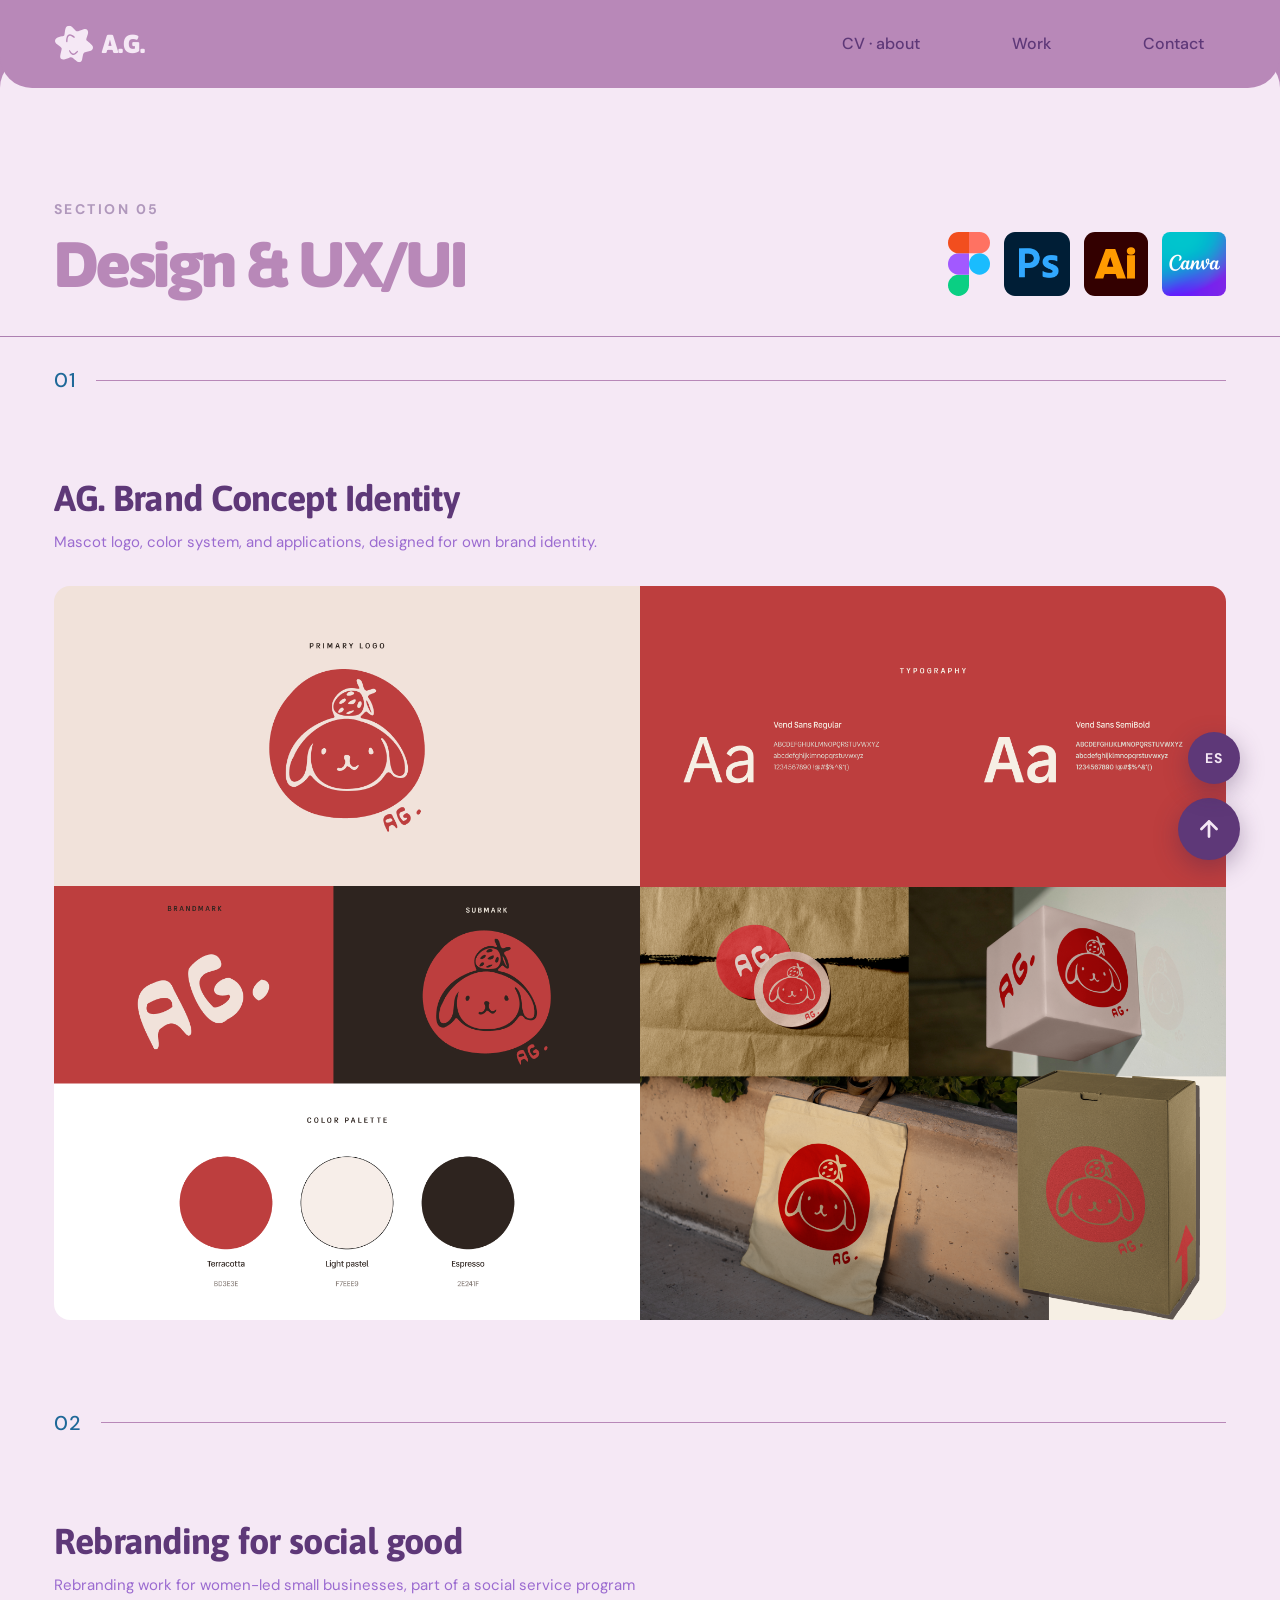
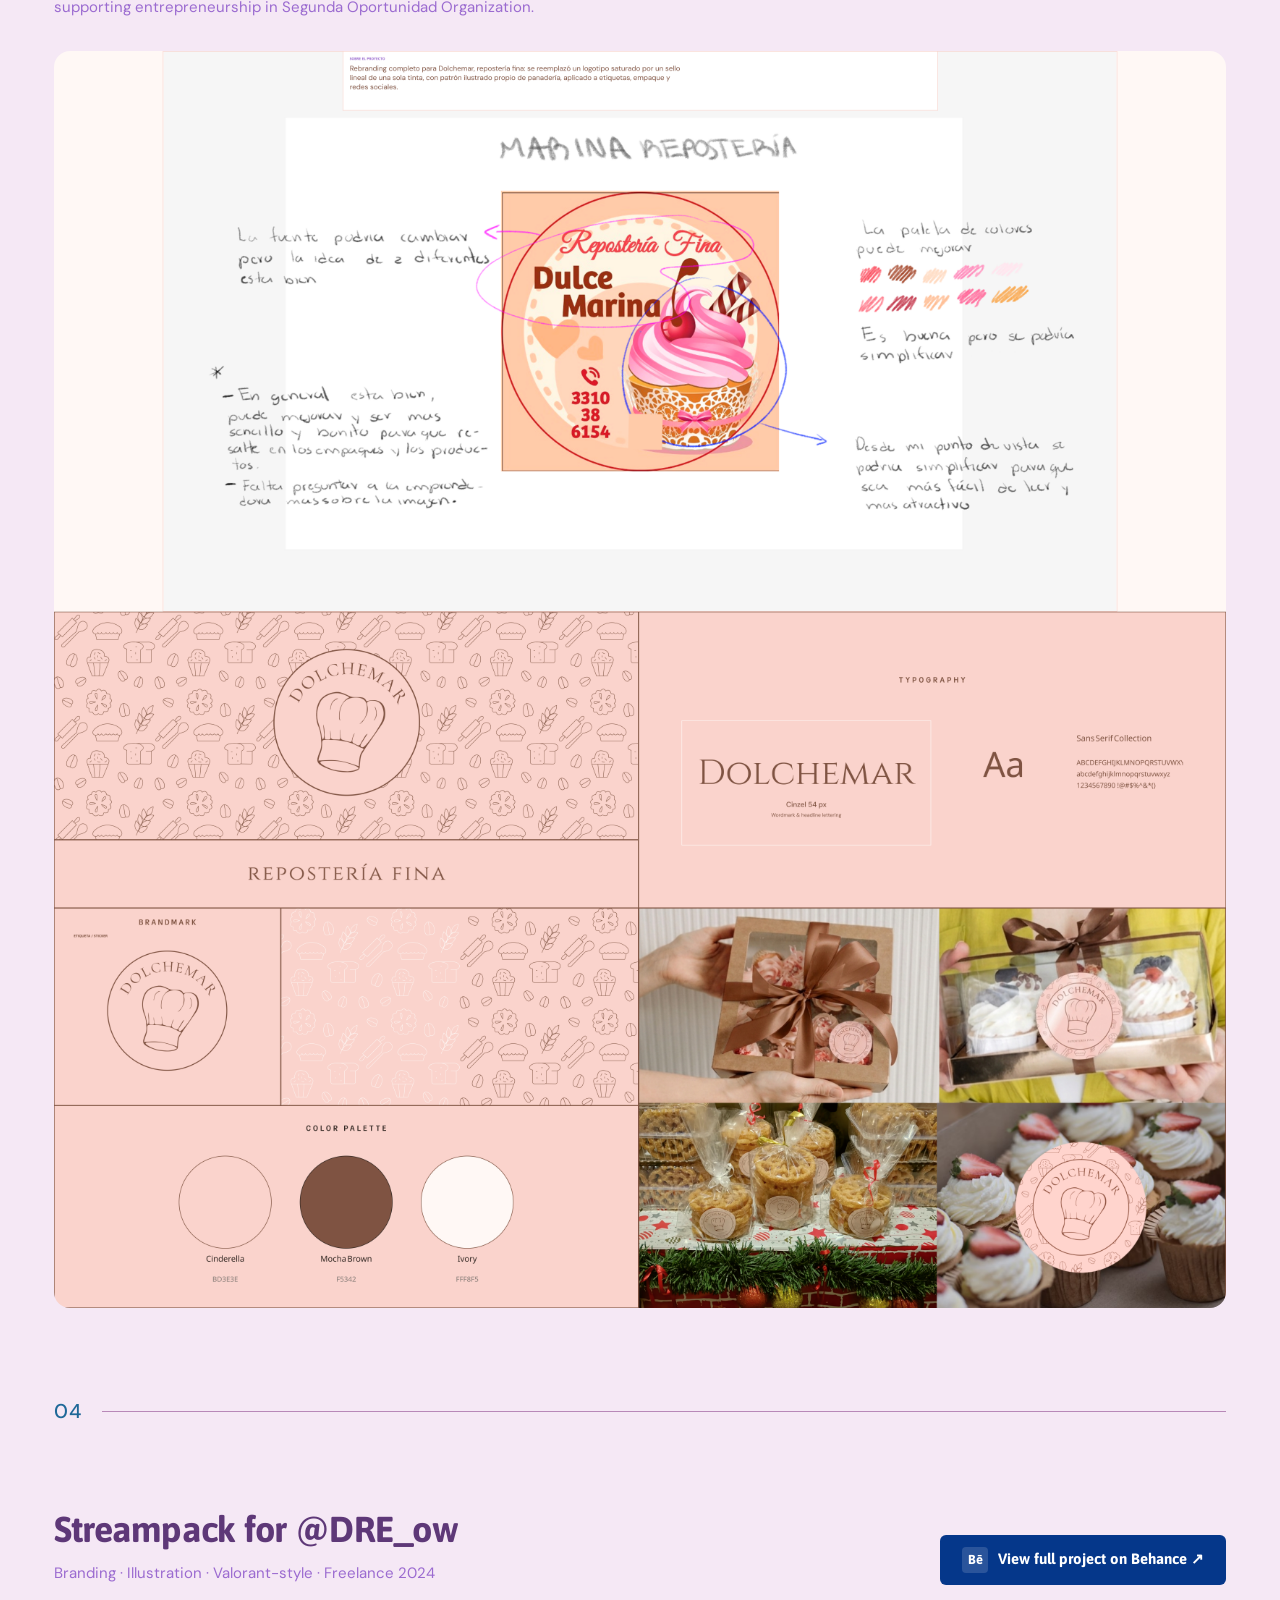
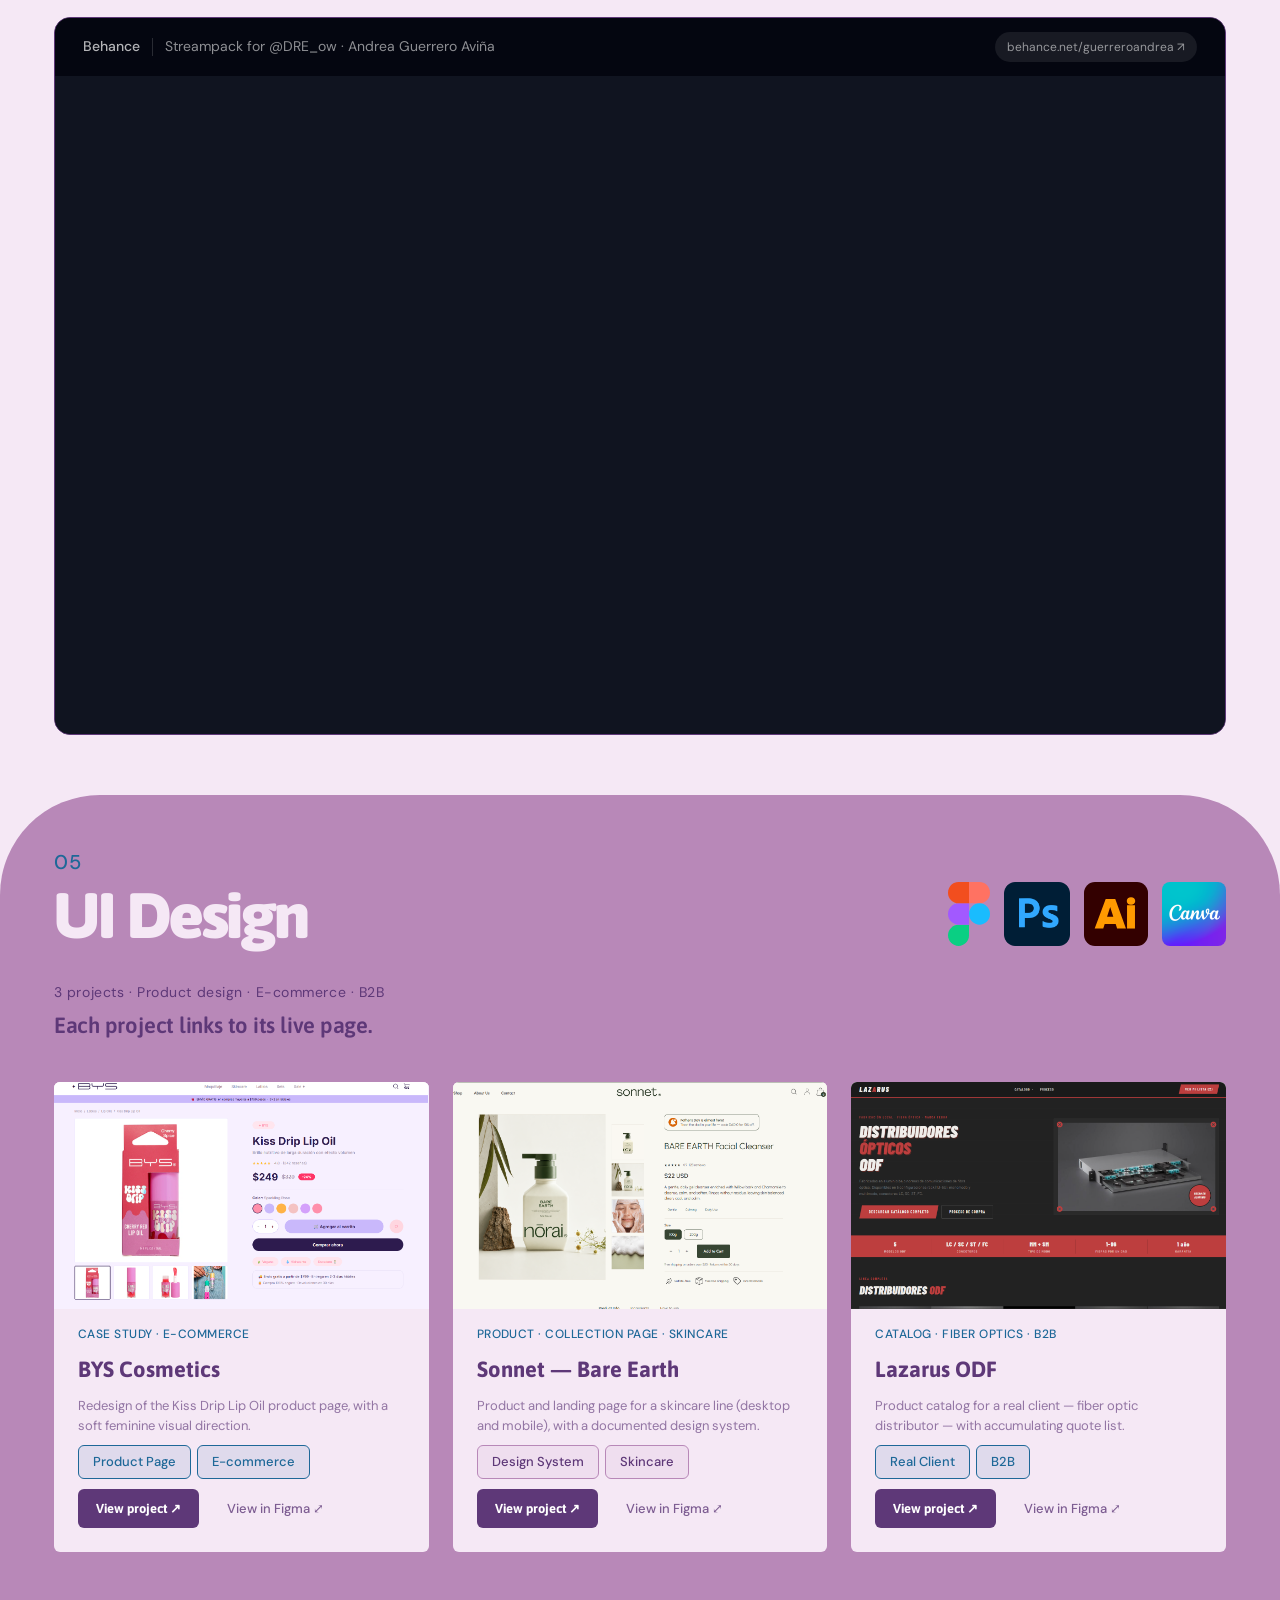
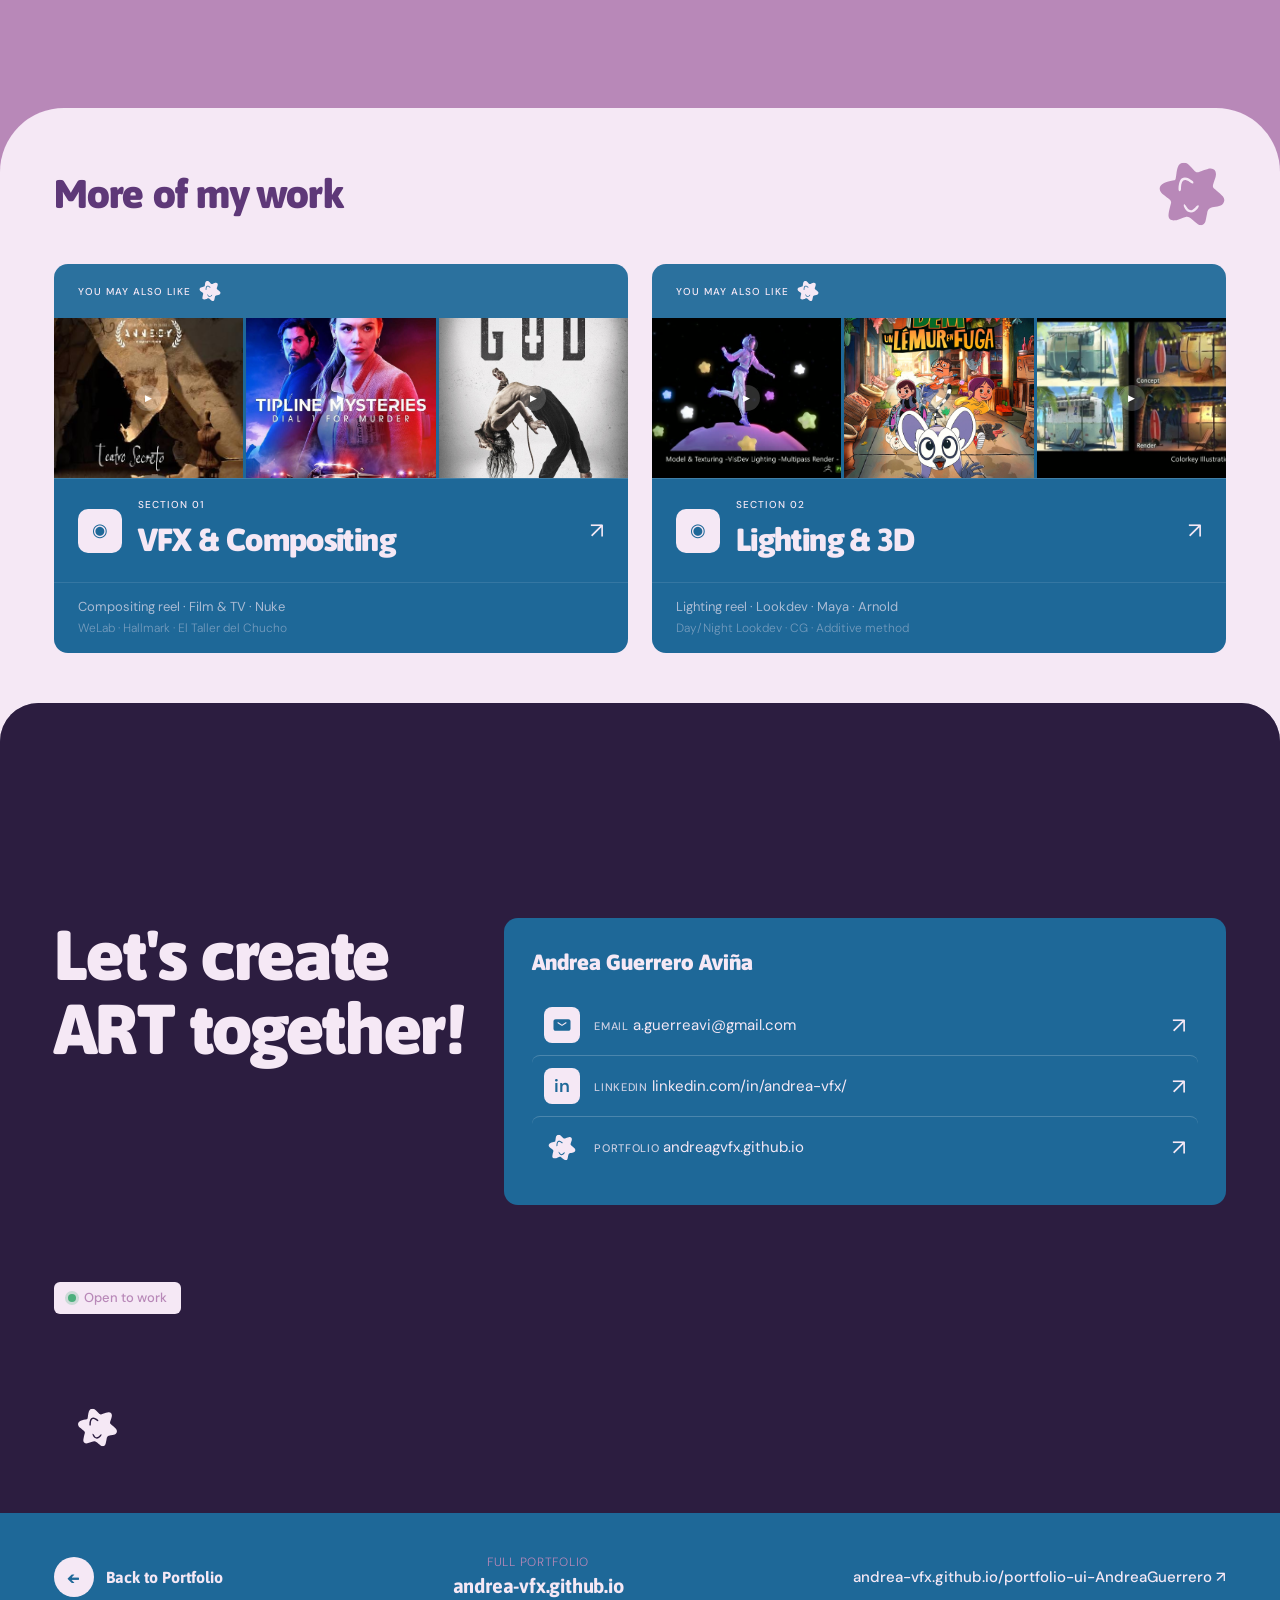
==== design/index.html @ 1fed34c3 "Uniform star resting state, remove motion title star, fix reel spacing Star audit (see chat for the " ====
<!DOCTYPE html>
<html lang="en">
<head>
<meta charset="UTF-8">
<meta name="viewport" content="width=device-width, initial-scale=1.0">
<title data-i18n="design.title">Design &amp; UX/UI · Andrea Guerrero Aviña</title>
<meta name="description" content="Product design, e-commerce UI, and branding work — Figma, Shopify, HTML/CSS.">
<link rel="icon" href="../favicon.svg" type="image/svg+xml">
<link rel="preconnect" href="https://fonts.googleapis.com">
<link rel="preconnect" href="https://fonts.gstatic.com" crossorigin>
<link rel="stylesheet" href="../css/styles.css?v=24">
<link rel="stylesheet" href="../css/section.css?v=43">
</head>
<body>

<svg class="svg-sprite" aria-hidden="true">
  <defs>
<symbol id="star-shape" viewBox="0 0 717.74 692.99">
      <path class="star__shape" d="M702.79,374.38c-19.78-24.64-52.19-51.5-76.05-70.68-6.2-4.94-11.66-9.17-16.03-12.53-4.59-3.57-9.28-7.01-12.8-11.54-12.42-15.15-6.42-35.1-.13-52.84,5.07-15.02,10.95-32.47,15.95-47.3,5.42-16.22,10.34-30.27,11.2-47.43,2.49-40.43-17.8-66.35-58.54-68.19-18-.97-31.12,4.89-50.47,11.25-18.01,6.14-37.72,12.8-55.96,19.03-13.24,4.08-31.19,12.1-42.9,11.8-6.5-.1-12.38-2.65-17.82-6.23h0s-.14-.08-.14-.08c-5.46-3.56-11.25-8.89-16.05-13.95-17.28-18.76-37.09-40.64-54.91-57.65-15.9-15.71-29.79-25.61-50.89-27.55-34.83-3.54-61.9,12.01-75.4,44.91-9.78,22.92-13.01,52.68-16.68,77.7-2.79,18.79-4.46,36.12-8.03,54.09-2.18,11.67-8.18,15.09-17.85,17.46-9.01,2.37-17.71,3.63-27.37,5.54-31.24,6.1-80.39,18.05-105.08,37.24-29.24,22.46-36.24,60.28-12.79,89.69,7.07,9.41,15.53,16.87,24.7,24.34,12.05,9.72,25.61,20.28,38.3,30.33,8.05,6.39,16.01,12.58,23.58,18.63,14.13,10.65,27.51,24.15,25.71,42.03-1.42,12.31-5.21,21.81-8.36,35.48-4.31,16.78-9.42,37.45-13.4,56.03-6.17,30.33-14.76,67.29,7.41,90.96,15.6,14.63,39.17,16.18,59.49,14.12,21.79-2.23,40.72-11.12,61.42-18.69,8.93-3.38,18.13-6.87,27.05-10.25,12.51-4.76,25.73-9.93,35.78-11.04,26.87-2.81,41.92,12.02,61.73,28.61,11.9,9.93,26.86,22.41,38.69,32.28,22.06,18.39,40.52,36.79,69.94,32.37,14.92-2.39,27.87-12.5,35.54-25.25,8.54-13.64,10.65-34.56,14.84-53.45,3.32-16.58,6.95-35.23,10.19-51.36,3.19-15.42,5.46-30.13,14.98-42.75,14.9-20.68,37.64-24.59,61.46-27.9,23.59-3.72,52.09-8.63,74.08-17.55,22.85-8.6,38.15-31.28,40.37-55.5,1.3-16.51-4.3-31.01-14.76-44.18ZM238.59,254.1c-1.43,11-2.03,22.21-2.29,32.69-.18,5.17-.42,10.42-1.66,15.38-2.13,8.02-6.74,14.16-14.24,12.93-7.15-1.63-10.56-10.68-11.07-18.19-1.09-30.06,2.54-64.92,14.15-92.97,4.61-10.74,11.16-20.88,20.15-28.38,37.39-30.74,87.79-2.02,118.58,25.04,7.04,6.49,12.36,12.21,12.83,20.35.17,3.95-2,7.83-5.82,9.13-7.73,2.72-16.69-2.85-23.01-7.7-17.56-13.91-36.54-29.35-59.47-32.31l-.19-.02h0c-34.94-3.91-44.58,36.71-47.95,64.05ZM433.23,486.42c-2.34,9.3-9.12,18.87-15.61,26.4-23.11,27.64-58.74,50.94-94.6,34.69-13.26-5.83-24.34-15.72-33.43-27.2-10.65-13.62-23.58-34.84-22.51-51.39v-.13h.01c1.7-15.52,14.55-2.89,19.34,3.63,9.52,11.94,16.16,27.14,27.08,38.53,12.4,13.52,30.3,20.08,47.94,13.03,13.22-4.94,24.65-15.62,34.14-26.14,8.95-9.46,20.53-23.58,32.32-25.11,6.77.06,6.94,6.82,5.32,13.69Z"/>
    </symbol>
    <symbol id="icon-envelope" viewBox="0 0 37 35">
      <path fill-rule="evenodd" clip-rule="evenodd" d="M6.16667 6.19792C3.82521 6.19792 1.92708 7.99345 1.92708 10.2083V24.7917C1.92708 27.0066 3.82521 28.8021 6.16667 28.8021H30.8333C33.1748 28.8021 35.0729 27.0066 35.0729 24.7917V10.2083C35.0729 7.99345 33.1748 6.19792 30.8333 6.19792H6.16667ZM11.4547 12.229C10.9316 11.8826 10.2106 12.0029 9.84444 12.4978C9.47823 12.9926 9.60546 13.6746 10.1286 14.021L17.8369 19.1252C18.235 19.3888 18.765 19.3888 19.1631 19.1252L26.8714 14.021C27.3945 13.6746 27.5218 12.9926 27.1555 12.4978C26.7894 12.0029 26.0684 11.8826 25.5453 12.229L18.5 16.8941L11.4547 12.229Z"/>
    </symbol>
    <symbol id="icon-planet" viewBox="0 0 73 59">
      <path fill-rule="evenodd" clip-rule="evenodd" d="M36.738 0C20.6297 0 7.57129 13.0584 7.57129 29.1667C7.57129 45.275 20.6297 58.3333 36.738 58.3333C52.8463 58.3333 65.9046 45.275 65.9046 29.1667C65.9046 13.0584 52.8463 0 36.738 0ZM18.5195 42.784C17.1848 43.1373 16.3892 44.506 16.7425 45.8407C17.0958 47.1753 18.4643 47.971 19.799 47.6177C26.2291 45.9153 33.846 42.9993 41.6916 39.0877C49.505 35.192 56.393 30.8837 61.6143 26.788C62.7006 25.9357 62.8903 24.3643 62.0383 23.278C61.186 22.1916 59.6146 22.0017 58.5283 22.854C53.6196 26.7043 47.0293 30.8393 39.4606 34.613C31.8603 38.4023 24.5631 41.1843 18.5195 42.784Z"/>
      <path d="M64.5255 11.6839C62.3782 11.5496 59.3595 11.8898 55.6405 12.7616L54.4995 7.89355C58.4405 6.96968 61.9972 6.51608 64.8375 6.69361C67.4748 6.85845 70.4672 7.64255 71.7675 10.251C72.9825 12.6877 72.0268 15.3453 70.7592 17.4211C69.4125 19.6262 67.2368 21.9893 64.5292 24.3726L61.2255 20.6194C63.7575 18.3909 65.5172 16.411 66.4918 14.8152C67.5452 13.0901 67.2962 12.4888 67.2928 12.482C67.2838 12.4639 66.8758 11.8308 64.5255 11.6839Z"/>
      <path d="M16.1958 48.4707C12.6628 49.199 9.46619 49.5143 6.89469 49.2627C4.47399 49.0257 1.77636 48.1897 0.561461 45.753C-0.736132 43.1503 0.430694 40.2957 1.87963 38.0947C3.43936 35.7257 5.93043 33.1653 9.02593 30.581L12.2304 34.419C9.31029 36.857 7.23353 39.0553 6.05589 40.844C4.76746 42.8013 5.02739 43.5043 5.03616 43.522C5.03956 43.5287 5.36989 44.0897 7.38163 44.2863C9.24259 44.4687 11.883 44.2547 15.1864 43.5737L16.1958 48.4707Z"/>
    </symbol>
  </defs>
</svg>

<!-- ============================================================
     NAV
     ============================================================ -->
<nav class="section-nav section-nav--muted" id="top">
  <div class="section-nav__inner">
    <a href="../index.html" class="section-nav__logo">
      <span class="star star--gold" style="--star-size:40px;" data-star>
        <svg class="star__svg" viewBox="0 0 254 233"><use class="star__shape" href="#star-shape"></use></svg>
      </span>
      <span>A.G.</span>
    </a>
    <div class="section-nav__links">
      <a href="../index.html#about" class="section-nav__pill" data-nav-pill="about" data-i18n="shared.nav.about">CV · about</a>
      <button class="section-nav__link-btn" data-nav-pill="work" data-open-drawer data-i18n="shared.nav.work">Work</button>
      <a href="#contact" class="section-nav__link-btn" data-nav-pill="contact" data-i18n="shared.nav.contact">Contact</a>
    </div>
    <button class="section-nav__hamburger" id="hamburger" aria-expanded="false" aria-controls="drawer" aria-label="Open navigation" data-i18n-attr="aria-label:shared.menuAria">
      <span class="section-nav__hamburger-bars"><span></span><span></span><span></span></span>
    </button>
  </div>
</nav>

<main>

  <!-- ============================================================
       SECTION TITLE BAND
       ============================================================ -->
  <div class="motion-title">
    <div class="motion-title__layout">
      <div>
        <p class="motion-title__eyebrow" data-i18n="shared.section.05">Section 05</p>
        <h1 class="motion-title__heading" data-i18n="shared.dropdown.design">Design &amp; UX/UI</h1>
      </div>
      <div class="title-tools">
        <img src="../assets/icons/Figma-logo.svg" alt="Figma">
        <img src="../assets/icons/photoshop-icon.svg" alt="Photoshop">
        <img src="../assets/icons/Adobe_Illustrator_CC_icon.svg" alt="Illustrator">
        <img src="../assets/icons/Canva icon.png" alt="Canva">
      </div>
    </div>
  </div>
  <div style="height:1px; background:rgba(94,56,120,0.12);"></div>

  <!-- ============================================================
       01 — AG. BRAND CONCEPT IDENTITY
       ============================================================ -->
  <div class="section-label">
    <div class="section-label__row">
      <span>01</span>
      <span class="rule"></span>
    </div>
  </div>

  <section class="brand-board" id="brand-identity">
    <div class="content-header content-header--purple-sub">
      <div>
        <h2 class="content-header__title" data-i18n="design.brand.title">AG. Brand Concept Identity</h2>
        <p class="content-header__sub" data-i18n="design.brand.sub">Mascot logo, color system, and applications, designed for own brand identity.</p>
      </div>
    </div>

    <div class="board-image">
      <img src="../assets/media/design/brand/ag-brand-board.png" alt="AG. brand board — primary logo, brandmark, submark, color palette, typography, and real applications (stickers, packaging, tote bag)" loading="lazy">
    </div>
  </section>

  <!-- ============================================================
       02 — REBRANDING FOR SOCIAL GOOD
       ============================================================ -->
  <div class="section-label">
    <div class="section-label__row">
      <span>02</span>
      <span class="rule"></span>
    </div>
  </div>

  <section class="segunda-oportunidad" id="rebranding">
    <div class="content-header content-header--purple-sub">
      <div>
        <h2 class="content-header__title" data-i18n="design.rebrand.title">Rebranding for social good</h2>
        <p class="content-header__sub" data-i18n="design.rebrand.sub">Rebranding work for women-led small businesses, part of a social service program supporting entrepreneurship in Segunda Oportunidad Organization.</p>
      </div>
    </div>
    <div class="board-image">
      <img src="../assets/media/design/brand/marina-brand-board.png" alt="Dolchemar rebrand board for Marina — before/after critique notes, brandmark, pattern, typography, color palette, and real applications (packaging, cupcakes)" loading="lazy">
    </div>
  </section>

  <!-- ============================================================
       04 — STREAMPACK — BEHANCE
       ============================================================ -->
  <div class="section-label">
    <div class="section-label__row">
      <span>04</span>
      <span class="rule"></span>
    </div>
  </div>

  <section class="behance-section" id="streampack">
    <div class="content-header content-header--purple-sub">
      <div>
        <h2 class="content-header__title" data-i18n="illustration.proj6.title">Streampack for @DRE_ow</h2>
        <p class="content-header__sub" data-i18n="illustration.proj6.cat">Branding · Illustration · Valorant-style · Freelance 2024</p>
      </div>
      <a class="content-header__cta content-header__cta--behance" href="https://www.behance.net/gallery/106751553/" target="_blank" rel="noopener">
        <span class="content-header__cta-badge">Bē</span>
        <span data-i18n="illustration.omega.cta">View full project on Behance ↗</span>
      </a>
    </div>
    <div class="behance-embed">
      <div class="behance-embed__window">
        <div class="behance-embed__bar">
          <div class="behance-embed__bar-left">
            <span class="behance-embed__platform">Behance</span>
            <span class="behance-embed__sep"></span>
            <span class="behance-embed__proj">Streampack for @DRE_ow · Andrea Guerrero Aviña</span>
          </div>
          <span class="behance-embed__link">behance.net/guerreroandrea ↗</span>
        </div>
        <div class="behance-embed__frame">
          <iframe src="https://www.behance.net/embed/project/106751553?ilo0=1" title="Streampack for @DRE_ow — Andrea Guerrero Aviña" allowfullscreen loading="lazy" allow="clipboard-write" referrerpolicy="strict-origin-when-cross-origin"></iframe>
        </div>
      </div>
    </div>
  </section>

  <!-- ============================================================
       05 — UI DESIGN (own dark sub-section, "05" inline per Figma)
       ============================================================ -->
  <section class="ui-design-section" id="ui-design">
    <div class="ui-design-title">
      <div>
        <p class="ui-design-title__num">05</p>
        <h2 class="ui-design-title__heading">UI Design</h2>
      </div>
      <div class="title-tools">
        <img src="../assets/icons/Figma-logo.svg" alt="Figma">
        <img src="../assets/icons/photoshop-icon.svg" alt="Photoshop">
        <img src="../assets/icons/Adobe_Illustrator_CC_icon.svg" alt="Illustrator">
        <img src="../assets/icons/Canva icon.png" alt="Canva">
      </div>
    </div>
    <div class="ui-design-intro">
      <p class="ui-design-intro__meta" data-i18n="design.ui.meta">3 projects · Product design · E-commerce · B2B</p>
      <p class="ui-design-intro__lead" data-i18n="design.ui.lead">Each project links to its live page.</p>
    </div>

    <div class="ui-grid">

      <div class="ui-card">
        <div class="ui-card__thumb"><img src="../assets/media/design/thumbs/bys-ui.png" alt="BYS Cosmetics — Kiss Drip Lip Oil" loading="lazy"></div>
        <div class="ui-card__body">
          <p class="ui-card__cat" data-i18n="design.bys.cat">Case Study · E-commerce</p>
          <h3 class="ui-card__title">BYS Cosmetics</h3>
          <p class="ui-card__desc" data-i18n="design.bys.desc">Redesign of the Kiss Drip Lip Oil product page, with a soft feminine visual direction.</p>
          <div class="ui-card__tags">
            <span class="tech-chip" data-i18n="design.bys.tag.productPage">Product Page</span>
            <span class="tech-chip">E-commerce</span>
          </div>
          <div class="ui-card__buttons">
            <a class="ui-card__btn-primary" href="https://andrea-vfx.github.io/portfolio-ui-AndreaGuerrero/BYS/" target="_blank" rel="noopener" data-i18n="design.viewProject">View project ↗</a>
            <button class="ui-card__btn-gallery" type="button" data-lightbox-trigger
                    data-lightbox-eyebrow="Case Study · E-commerce"
                    data-lightbox-title="BYS Cosmetics"
                    data-lightbox-tags="Product Page · E-commerce"
                    data-lightbox-desc="Redesign of the Kiss Drip Lip Oil product page, with a soft feminine visual direction, hierarchy optimized for conversion, with a full documented case study."
                    data-lightbox-images="../assets/media/design/thumbs/bys-ui.png"
                    data-lightbox-link="https://andrea-vfx.github.io/portfolio-ui-AndreaGuerrero/BYS/"
                    data-lightbox-link-label="View live project ↗"
                    data-i18n="design.viewFigma"
                    data-i18n-attr="data-lightbox-eyebrow:design.bys.cat|data-lightbox-tags:design.bys.lightboxTags|data-lightbox-desc:design.bys.lightboxDesc|data-lightbox-link-label:design.viewLive">View in Figma ⤢</button>
          </div>
        </div>
      </div>

      <div class="ui-card">
        <div class="ui-card__thumb"><img src="../assets/media/design/thumbs/sonnet-ui.png" alt="Sonnet — Bare Earth Facial Cleanser" loading="lazy"></div>
        <div class="ui-card__body">
          <p class="ui-card__cat" data-i18n="design.sonnet.cat">Product · Collection Page · Skincare</p>
          <h3 class="ui-card__title" data-i18n="design.sonnet.title">Sonnet — Bare Earth</h3>
          <p class="ui-card__desc" data-i18n="design.sonnet.desc">Product and landing page for a skincare line (desktop and mobile), with a documented design system.</p>
          <div class="ui-card__tags">
            <span class="tech-chip tech-chip--muted" data-i18n="design.sonnet.tag.designSystem">Design System</span>
            <span class="tech-chip tech-chip--muted" data-i18n="design.sonnet.tag.skincare">Skincare</span>
          </div>
          <div class="ui-card__buttons">
            <a class="ui-card__btn-primary" href="https://andrea-vfx.github.io/portfolio-ui-AndreaGuerrero/SONNET/" target="_blank" rel="noopener" data-i18n="design.viewProject">View project ↗</a>
            <button class="ui-card__btn-gallery" type="button" data-lightbox-trigger
                    data-lightbox-eyebrow="Product · Collection Page · Skincare"
                    data-lightbox-title="Sonnet — Bare Earth"
                    data-lightbox-tags="Design System · Skincare"
                    data-lightbox-desc="Product and collection landing page for a skincare line (desktop and mobile), with a documented design system. Includes a Klaviyo email campaign design as a bonus."
                    data-lightbox-images="../assets/media/design/thumbs/sonnet-ui.png"
                    data-lightbox-link="https://andrea-vfx.github.io/portfolio-ui-AndreaGuerrero/SONNET/"
                    data-lightbox-link-label="View live project ↗"
                    data-i18n="design.viewFigma"
                    data-i18n-attr="data-lightbox-eyebrow:design.sonnet.cat|data-lightbox-title:design.sonnet.title|data-lightbox-tags:design.sonnet.lightboxTags|data-lightbox-desc:design.sonnet.lightboxDesc|data-lightbox-link-label:design.viewLive">View in Figma ⤢</button>
          </div>
        </div>
      </div>

      <div class="ui-card">
        <div class="ui-card__thumb"><img src="../assets/media/design/thumbs/lazarus-ui.png" alt="Lazarus ODF — fiber optic distributor" loading="lazy"></div>
        <div class="ui-card__body">
          <p class="ui-card__cat" data-i18n="design.lazarus.cat">Catalog · Fiber Optics · B2B</p>
          <h3 class="ui-card__title">Lazarus ODF</h3>
          <p class="ui-card__desc" data-i18n="design.lazarus.desc">Product catalog for a real client — fiber optic distributor — with accumulating quote list.</p>
          <div class="ui-card__tags">
            <span class="tech-chip" data-i18n="design.lazarus.tag.realClient">Real Client</span>
            <span class="tech-chip">B2B</span>
          </div>
          <div class="ui-card__buttons">
            <a class="ui-card__btn-primary" href="https://andrea-vfx.github.io/portfolio-ui-AndreaGuerrero/LAZARUS/" target="_blank" rel="noopener" data-i18n="design.viewProject">View project ↗</a>
            <button class="ui-card__btn-gallery" type="button" data-lightbox-trigger
                    data-lightbox-eyebrow="Catalog · Fiber Optics · B2B"
                    data-lightbox-title="Lazarus ODF"
                    data-lightbox-tags="Real Client · B2B"
                    data-lightbox-desc="Product catalog for a fiber optic distributor — a real client project. Includes an accumulating quote list, documented design system, and downloadable PDF catalog."
                    data-lightbox-images="../assets/media/design/thumbs/lazarus-ui.png"
                    data-lightbox-link="https://andrea-vfx.github.io/portfolio-ui-AndreaGuerrero/LAZARUS/"
                    data-lightbox-link-label="View live project ↗"
                    data-i18n="design.viewFigma"
                    data-i18n-attr="data-lightbox-eyebrow:design.lazarus.cat|data-lightbox-tags:design.lazarus.lightboxTags|data-lightbox-desc:design.lazarus.lightboxDesc|data-lightbox-link-label:design.viewLive">View in Figma ⤢</button>
          </div>
        </div>
      </div>

    </div>
  </section>

  <!-- ============================================================
       MORE OF MY WORK — cross-promo to other sections
       ============================================================ -->
  <div class="also-header">
    <h2 class="also-header__title" data-i18n="shared.also.title">More of my work</h2>
    <span class="star star--gold" style="--float-delay:-1.5s; --star-off:var(--bg-mid);" data-star>
      <svg class="star__svg" viewBox="0 0 254 233"><use class="star__shape" href="#star-shape"></use></svg>
    </span>
  </div>
  <div class="also-row">
    <a class="also-card" href="../vfx/index.html#compositing-reel">
      <div class="also-card__label">
        <span data-i18n="shared.also.youMayAlsoLike">You may also like</span>
        <span class="star star--white" data-star>
          <svg class="star__svg" viewBox="0 0 254 233"><use class="star__shape" href="#star-shape"></use></svg>
        </span>
      </div>
      <div class="also-card__thumbs">
        <div class="also-card__thumb"><img src="../assets/media/vfx/posters/teatro-secreto.jpg" alt="Teatro Secreto poster" loading="lazy"><span class="play">▶</span></div>
        <div class="also-card__thumb"><img src="../assets/media/vfx/posters/tipline-mysteries.jpg" alt="Tipline Mysteries poster" loading="lazy"><span class="play">▶</span></div>
        <div class="also-card__thumb"><img src="../assets/media/vfx/posters/shadow-of-god.jpg" alt="Shadow of God poster" loading="lazy"><span class="play">▶</span></div>
      </div>
      <div class="also-card__rule"></div>
      <div class="also-card__section">
        <span class="also-card__icon">◉</span>
        <div class="also-card__section-text">
          <p class="also-card__num" data-i18n="shared.section.01">Section 01</p>
          <p class="also-card__title" data-i18n="motion.also1.title">VFX &amp; Compositing</p>
        </div>
        <span class="also-card__arrow">↗</span>
      </div>
      <div class="also-card__rule also-card__rule--light"></div>
      <div class="also-card__bottom">
        <p class="also-card__tags" data-i18n="motion.also1.tags">Compositing reel · Film &amp; TV · Nuke</p>
        <p class="also-card__sub">WeLab · Hallmark · El Taller del Chucho</p>
      </div>
    </a>

    <a class="also-card" href="../vfx/index.html#lighting-reel">
      <div class="also-card__label">
        <span data-i18n="shared.also.youMayAlsoLike">You may also like</span>
        <span class="star star--white" data-star>
          <svg class="star__svg" viewBox="0 0 254 233"><use class="star__shape" href="#star-shape"></use></svg>
        </span>
      </div>
      <div class="also-card__thumbs">
        <div class="also-card__thumb"><img src="../assets/media/vfx/reel-thumbs/lighting-thumb-4.jpg" alt="3D lighting breakdown — character on a planet" loading="lazy"><span class="play">▶</span></div>
        <div class="also-card__thumb"><img src="../assets/media/vfx/posters/bem-un-lemur-en-fuga.webp" alt="Ben el Lemur en Fuga lookdev" loading="lazy"><span class="play">▶</span></div>
        <div class="also-card__thumb"><img src="../assets/media/vfx/reel-thumbs/lighting-thumb-2.jpg" alt="Day/night lookdev concept-to-render breakdown" loading="lazy"><span class="play">▶</span></div>
      </div>
      <div class="also-card__rule"></div>
      <div class="also-card__section">
        <span class="also-card__icon">◉</span>
        <div class="also-card__section-text">
          <p class="also-card__num" data-i18n="shared.section.02">Section 02</p>
          <p class="also-card__title" data-i18n="vfx.reel2.title">Lighting &amp; 3D</p>
        </div>
        <span class="also-card__arrow">↗</span>
      </div>
      <div class="also-card__rule also-card__rule--light"></div>
      <div class="also-card__bottom">
        <p class="also-card__tags" data-i18n="vfx.also2.tags">Lighting reel · Lookdev · Maya · Arnold</p>
        <p class="also-card__sub" data-i18n="vfx.also2.sub">Day/Night Lookdev · CG · Additive method</p>
      </div>
    </a>
  </div>

  <!-- ============================================================
       FOOTER / CONTACT (same component as homepage)
       ============================================================ -->
  <section class="panel--footer" id="contact">
    <div class="footer">
      <video class="footer__video" autoplay muted loop playsinline preload="auto">
        <source src="../assets/media/footer-bg.mp4" type="video/mp4">
      </video>
      <div class="container footer__inner">
        <div class="footer__top">
          <h2 class="footer__title" data-i18n="home.footer.title">Let's create<br>ART together!</h2>

          <div class="contact-card">
            <p class="contact-card__name">Andrea Guerrero Aviña</p>

            <a class="contact-row" href="mailto:a.guerreavi@gmail.com">
              <span class="contact-row__icon"><svg viewBox="0 0 37 35" fill="var(--color-ocean)"><use href="#icon-envelope"></use></svg></span>
              <span class="contact-row__text">
                <span class="contact-row__label" data-i18n="home.contact.email">Email</span>
                <span class="contact-row__value">a.guerreavi@gmail.com</span>
              </span>
              <span class="contact-row__go">↗</span>
            </a>

            <a class="contact-row" href="https://linkedin.com/in/andrea-vfx" target="_blank" rel="noopener">
              <span class="contact-row__icon is-text">in</span>
              <span class="contact-row__text">
                <span class="contact-row__label">LinkedIn</span>
                <span class="contact-row__value">linkedin.com/in/andrea-vfx/</span>
              </span>
              <span class="contact-row__go">↗</span>
            </a>

            <a class="contact-row" href="https://andreagvfx.github.io" target="_blank" rel="noopener">
              <span class="contact-row__icon contact-row__icon--star" style="--star-off:var(--bg-light);"><svg class="star__svg" viewBox="0 0 254 233"><use class="star__shape" href="#star-shape"></use></svg></span>
              <span class="contact-row__text">
                <span class="contact-row__label" data-i18n="home.contact.portfolio">Portfolio</span>
                <span class="contact-row__value">andreagvfx.github.io</span>
              </span>
              <span class="contact-row__go">↗</span>
            </a>
          </div>
        </div>

        <div class="footer__bottom">
          <span class="avail-pill"><span class="avail-pill__dot"></span><span data-i18n="shared.availPill">Open to work</span></span>
        </div>
      </div>

      <div class="footer__stars">
        <div class="star star--sm" style="--float-delay:-3s;" data-star>
          <svg class="star__svg" viewBox="0 0 254 233"><use class="star__shape" href="#star-shape"></use></svg>
        </div>
      </div>
    </div>
  </section>

  <!-- ============================================================
       SECTION FOOTER NAV
       ============================================================ -->
  <div class="section-footer-nav">
    <a class="section-footer-nav__back" href="../index.html">
      <span class="section-footer-nav__back-icon">←</span>
      <span data-i18n="shared.footerNav.backToPortfolio">Back to Portfolio</span>
    </a>
    <div class="section-footer-nav__next">
      <p class="section-footer-nav__next-label" data-i18n="design.footerNav.fullPortfolio">Full Portfolio</p>
      <a class="section-footer-nav__next-title" href="../index.html">andrea-vfx.github.io</a>
    </div>
    <a class="section-footer-nav__vimeo" href="https://andrea-vfx.github.io/portfolio-ui-AndreaGuerrero/" target="_blank" rel="noopener">andrea-vfx.github.io/portfolio-ui-AndreaGuerrero ↗</a>
  </div>

</main>

<a href="#top" class="back-to-top" aria-label="Back to top" data-i18n-attr="aria-label:shared.backToTopAria">
  <svg viewBox="0 0 24 24" fill="none"><path d="M12 19V5M5 12l7-7 7 7" stroke-width="2.5" stroke-linecap="round" stroke-linejoin="round"/></svg>
</a>

<button class="lang-toggle" type="button" aria-label="Switch the portfolio to Spanish">ES</button>

<!-- ============================================================
     LIGHTBOX (shared modal, populated via JS from data-lightbox-*)
     ============================================================ -->
<div class="lightbox-overlay" id="lightboxOverlay">
  <div class="lightbox">
    <button class="lightbox__close" aria-label="Close gallery" data-i18n-attr="aria-label:shared.lightbox.closeAria">✕</button>
    <div class="lightbox__viewer">
      <div class="lightbox__main">
        <span class="lightbox__arrow lightbox__arrow--prev">‹</span>
        <img src="" alt="">
        <span class="lightbox__arrow lightbox__arrow--next">›</span>
      </div>
    </div>
    <div class="lightbox__info">
      <p class="lightbox__eyebrow"></p>
      <h3 class="lightbox__title"></h3>
      <p class="lightbox__tags"></p>
      <p class="lightbox__desc"></p>
      <p class="lightbox__counter"></p>
      <a class="lightbox__link" href="" target="_blank" rel="noopener"></a>
      <div class="lightbox__thumbs"></div>
    </div>
  </div>
</div>

<!-- ============================================================
     SIDE DRAWER
     ============================================================ -->
<div class="drawer-overlay" id="drawerOverlay"></div>
<aside class="drawer" id="drawer" aria-hidden="true">
  <div class="drawer__top">
    <span class="drawer__logo">AG</span>
    <button class="drawer__close" id="drawerClose" aria-label="Close navigation" data-i18n-attr="aria-label:shared.drawer.closeAria">✕</button>
  </div>
  <div class="drawer__rule"></div>
  <div style="height:20px;"></div>
  <p class="drawer__label" data-i18n="shared.drawer.navigate">Navigate</p>

  <a class="drawer__item" href="../index.html#work">
    <span class="drawer__item-num">00</span>
    <span class="drawer__item-label" data-i18n="shared.drawer.portfolioHome">Portfolio Home</span>
  </a>

  <a class="drawer__item" href="../vfx/index.html">
    <span class="drawer__item-num">01</span>
    <span class="drawer__item-label" data-i18n="shared.crumb.vfx">VFX Compositing &amp; Lighting</span>
  </a>
  <a class="drawer__item" href="../motion/index.html">
    <span class="drawer__item-num">02</span>
    <span class="drawer__item-label" data-i18n="shared.dropdown.motion">Video Editing &amp; Mograph</span>
  </a>
  <a class="drawer__item" href="../illustration/index.html">
    <span class="drawer__item-num">03</span>
    <span class="drawer__item-label" data-i18n="shared.dropdown.illustration">Illustration</span>
  </a>

  <a class="drawer__item is-active" href="#brand-identity">
    <span class="drawer__item-num">04</span>
    <span class="drawer__item-label" data-i18n="shared.dropdown.design">Design &amp; UX/UI</span>
    <span class="star star--gold drawer__item-star" style="--star-size:22px;" data-star>
      <svg class="star__svg" viewBox="0 0 254 233"><use class="star__shape" href="#star-shape"></use></svg>
    </span>
  </a>
  <div class="drawer__subitems">
    <div class="drawer__subitem"><span class="drawer__subitem-bar"></span><a href="#brand-identity" data-i18n="design.drawer.brandIdentity">AG. Brand Identity</a></div>
    <div class="drawer__subitem"><span class="drawer__subitem-bar"></span><a href="#rebranding" data-i18n="design.drawer.rebranding">Rebranding for Social Good</a></div>
    <div class="drawer__subitem"><span class="drawer__subitem-bar"></span><a href="#streampack">Streampack</a></div>
    <div class="drawer__subitem"><span class="drawer__subitem-bar"></span><a href="#ui-design">UI Design</a></div>
  </div>

  <div class="drawer__spacer"></div>
  <a class="drawer__footer-link" href="../index.html">andreagvfx.github.io</a>
  <p class="drawer__copyright">© 2026 Andrea Guerrero Aviña</p>
</aside>

<script src="../js/section.js?v=11"></script>
<script src="../js/i18n.js?v=3"></script>
</body>
</html>
---- css/styles.css ----
/* ============================================================
   ANDREA GUERRERO AVIÑA — PORTFOLIO
   Homepage stylesheet
   Design tokens extracted from Figma file 8qxW6kN2M4D5pM5mWnk5pm
   node 486:984 ("HOME PAGE")
   ============================================================ */

@import url('https://fonts.googleapis.com/css2?family=Asap:wght@600;700;900&family=DM+Sans:wght@300;400;500;700&display=swap');

/* ── RESET ───────────────────────────────────────────────── */
*, *::before, *::after { box-sizing: border-box; margin: 0; padding: 0; }
img, svg { display: block; max-width: 100%; }
a { color: inherit; text-decoration: none; }
button { font: inherit; color: inherit; background: none; border: none; cursor: pointer; }
ul { list-style: none; }

/* ── TOKENS ──────────────────────────────────────────────── */
:root {
  /* Backgrounds */
  --bg-light:     #f5e8f5;
  --bg-mid:       #b888b8;

  /* Colors */
  --color-ocean:  #1e6898;
  --color-iris:   #5e3878;
  --color-purple: #9b6bd0;
  --color-white:  #ffffff;

  /* Utility */
  --ocean-chip:   #d0ecf8;
  --overlay:      rgba(59,34,76,0.51);

  /* Dividers / opacity variants */
  --divider:        rgba(94,56,120,0.15);
  --divider-white:  rgba(255,255,255,0.2);
  --iris-8:         rgba(94,56,120,0.08);
  --bg-light-45:    rgba(245,232,245,0.45);
  --bg-light-33:    rgba(245,232,245,0.33);
  --bg-light-60:    rgba(245,232,245,0.6);
  --bg-mid-12:      rgba(184,136,184,0.12);

  /* Typography */
  --font-display: 'Asap', sans-serif;
  --font-body:    'DM Sans', sans-serif;

  /* Layout */
  --padding-page: clamp(20px, 4.2vw, 80px);
  --content-max:  1760px;

  /* Radius */
  --radius-chip:  20px;
  --radius-card:  14px;
  --radius-btn:   30px;
  --radius-sm:    12px;
  --radius-stack: clamp(28px, 5vw, 100px);
  --radius-stack-sm: clamp(20px, 3vw, 80px);
  /* Sticky nav's own bottom-corner curve (see .section-nav) — same
     100px ceiling as every other stacked curve on the site; the
     browser naturally caps the rendered radius at the nav bar's own
     90px height, so it always reads as a full, generous sweep. */
  --radius-nav: clamp(16px, 2.5vw, 100px);

  --transition: 0.3s ease;
}

html {
  scroll-behavior: smooth;
  scroll-padding-top: 110px;
}

body {
  font-family: var(--font-body);
  background: var(--bg-mid);
  color: var(--color-iris);
  font-size: 16px;
  line-height: 1.5;
  overflow-x: hidden;
}

.container {
  width: 100%;
  max-width: 1920px;
  padding-left: var(--padding-page);
  padding-right: var(--padding-page);
  margin: 0 auto;
}

/* ── SR-ONLY ─────────────────────────────────────────────── */
.sr-only {
  position: absolute;
  width: 1px; height: 1px;
  padding: 0; margin: -1px;
  overflow: hidden;
  clip: rect(0,0,0,0);
  white-space: nowrap;
  border: 0;
}

/* ── STAR SPRITE ─────────────────────────────────────────── */
.svg-sprite { position: absolute; width: 0; height: 0; overflow: hidden; }

/* ============================================================
   NAVIGATION — now shared with the section pages (see .section-nav
   and its relatives in section.css, loaded here too). The homepage's
   old floating-pill .nav / inline .work-dropdown are gone, replaced
   by the same full-width sticky bar and side drawer every other page
   uses (Figma nodes 968:458, 954:725, 977:428).
   ============================================================ */

/* ============================================================
   STACKING SECTIONS — shared

   Root-caused the earlier cut-off bug: position:sticky on a tall
   section never actually releases when its containing block is
   <main> (the whole page) — there's always "room" for it to stay
   glued to top:0, so it just gets painted over by the next, higher
   z-index section once that one scrolls into view, without ever
   scrolling its own remaining content into view first. No buffer
   size fixes that, because the section's content never moves.

   Fix: only Hero (content ≈ 1 viewport, safe to pin) is sticky.
   About/Work/Footer are normal flow — ALL their content is
   guaranteed to scroll past naturally, nothing can ever be hidden —
   and a small negative margin + higher z-index makes the next
   section's rounded top still slide over the previous one's tail at
   the seam, keeping the "stacking cards" look without the risk.
   ============================================================ */
main { position: relative; }

.panel--hero {
  position: sticky;
  top: 0;
  width: 100%;
}

.panel--about,
.panel--work,
.panel--footer {
  position: relative;
  width: 100%;
  margin-top: -80px;
}

/* ============================================================
   HERO
   ============================================================ */
.panel--hero {
  z-index: 1;
  min-height: 100vh;
  min-height: 100dvh;
  display: flex;
  align-items: center;
  padding: 96px 40px 24px;
  background: var(--bg-mid);
}

.hero {
  position: relative;
  /* Width-driven instead of height-capped: the old max-height (plus a
     1.84:1 ratio that wasn't quite 16:9) let the card's actual shape
     drift away from the video's true 16:9, which is what showed up as
     empty letterboxed space once the video stopped being cropped to
     fill it. Deriving width from the same vh budget the old max-height
     used, combined with a real 16:9 aspect-ratio, means the card's own
     shape always exactly matches the video — there's no mismatch left
     to show up as a gap. Declared twice (vh, then dvh) so browsers
     without dvh support just keep the vh version. */
  width: min(100%, calc((100vh - 120px) * 16 / 9));
  width: min(100%, calc((100dvh - 120px) * 16 / 9));
  aspect-ratio: 16 / 9;
  margin: 0 auto;
  border-radius: clamp(24px, 4vw, 48px);
  border: clamp(6px, 1vw, 14px) solid var(--bg-light);
  overflow: hidden;
  background: #16213e; /* fallback while video loads */
}

.hero__video {
  position: absolute;
  inset: 0;
  width: 100%;
  height: 100%;
  /* contain instead of cover: the video always keeps its native 16:9
     shape and scales as a whole to fit — never cropped. Any letterbox
     sliver (the .hero card's own ratio is 1.84:1, close to but not
     exactly 16:9) shows the card's own dark fallback background,
     which reads as intentional rather than a gap. */
  object-fit: contain;
}

/* ============================================================
   ABOUT ME / CV SECTION
   ============================================================ */
.panel--about {
  z-index: 2;
}
.about {
  background: var(--bg-light);
  border-radius: var(--radius-stack) var(--radius-stack) 0 0;
  padding-top: clamp(40px, 5vw, 72px);
  padding-bottom: 130px; /* breathing room before Work's rounded top slides over */
}

.about__hero {
  display: flex;
  align-items: flex-end;
  justify-content: space-between;
  gap: 24px;
  flex-wrap: wrap;
  padding-bottom: 28px;
}
.about__eyebrow {
  font-family: var(--font-display);
  font-weight: 900;
  text-transform: uppercase;
  font-size: clamp(2.2rem, 6vw, 6rem);
  line-height: 0.95;
  letter-spacing: -0.03em;
  color: var(--bg-mid);
}
.about__name {
  font-family: var(--font-body);
  font-weight: 300;
  font-size: clamp(1.1rem, 2vw, 1.75rem);
  letter-spacing: 0.02em;
  color: var(--color-iris);
  margin-top: 4px;
}

.btn-download {
  display: inline-flex;
  align-items: center;
  gap: 10px;
  padding: 14px 24px;
  border-radius: 6px;
  background: var(--color-ocean);
  color: var(--bg-light);
  font-family: var(--font-display);
  font-weight: 700;
  font-size: 15px;
  white-space: nowrap;
  transition: transform var(--transition), box-shadow var(--transition);
}
.btn-download:hover {
  transform: translateY(-2px);
  box-shadow: 0 10px 24px rgba(30,104,152,0.35);
}
.btn-download .pdf-tag {
  font-family: var(--font-body);
  font-weight: 300;
  font-size: 11px;
  color: rgba(245,232,245,0.6);
}

/* Ticker */
.ticker {
  overflow: hidden;
  background: var(--bg-mid-12);
  padding: 14px 0;
  margin-bottom: 40px;
  -webkit-mask-image: linear-gradient(90deg, transparent, #000 6%, #000 94%, transparent);
          mask-image: linear-gradient(90deg, transparent, #000 6%, #000 94%, transparent);
}
.ticker__track {
  display: flex;
  width: max-content;
  animation: ticker-scroll 64s linear infinite;
}
.ticker__track span {
  font-family: var(--font-body);
  font-weight: 500;
  font-size: 14px;
  letter-spacing: 0.08em;
  color: var(--color-ocean);
  white-space: nowrap;
  padding: 0 20px;
}
@keyframes ticker-scroll {
  from { transform: translateX(0); }
  to   { transform: translateX(-50%); }
}
@media (prefers-reduced-motion: reduce) {
  .ticker__track { animation: none; }
}

/* Body columns */
.about__body {
  display: grid;
  grid-template-columns: repeat(3, minmax(260px, 1fr));
  gap: clamp(24px, 4vw, 60px);
}

.col-title {
  font-family: var(--font-display);
  font-weight: 700;
  font-size: 28px;
  letter-spacing: 0.2em;
  text-transform: uppercase;
  color: var(--color-ocean);
  margin-bottom: 24px;
}

.about__bio {
  font-family: var(--font-body);
  font-weight: 400;
  font-size: 16px;
  line-height: 1.65;
  color: var(--color-iris);
}
.about__bio-star {
  margin-top: 16px;
  font-family: var(--font-body);
  font-size: 14px;
  font-style: italic;
  color: var(--color-purple);
}

.divider { height: 1px; background: var(--divider); margin: 24px 0; border: none; }

.skill-row { margin-bottom: 26px; }
.skill-row:last-child { margin-bottom: 0; }
.skill-row__head {
  display: flex;
  justify-content: space-between;
  align-items: flex-start;
  gap: 12px;
}
.skill-row__cat {
  font-family: var(--font-body);
  font-weight: 500;
  font-size: 14px;
  color: var(--color-iris);
  margin-bottom: 8px;
}
.skill-row__tools {
  font-family: var(--font-body);
  font-weight: 300;
  font-size: 14px;
  color: var(--color-iris);
}
.skill-badges { display: flex; gap: 6px; flex-shrink: 0; }
.skill-badge {
  width: 32px; height: 32px;
  border-radius: 8px;
  display: grid;
  place-items: center;
  color: #fff;
  font-family: var(--font-body);
  font-weight: 700;
  font-size: 10px;
  letter-spacing: 0.02em;
}
.skill-badge img { width: 100%; height: 100%; object-fit: contain; border-radius: 8px; }

/* Experience */
.exp-item { padding-bottom: 24px; margin-bottom: 24px; border-bottom: 1px solid var(--divider); }
.exp-item:last-child { border-bottom: none; margin-bottom: 0; padding-bottom: 0; }
.exp-item__head {
  display: flex;
  justify-content: space-between;
  align-items: baseline;
  gap: 12px;
  flex-wrap: wrap;
}
.exp-item__role {
  font-family: var(--font-body);
  font-weight: 500;
  font-size: 15px;
  color: var(--color-iris);
}
.exp-item__date {
  font-family: var(--font-body);
  font-weight: 300;
  font-size: 13px;
  letter-spacing: 0.04em;
  color: var(--color-ocean);
  white-space: nowrap;
}
.exp-item__company {
  font-family: var(--font-body);
  font-size: 14px;
  color: var(--color-purple);
  margin-top: 6px;
}
.exp-item__desc {
  font-family: var(--font-body);
  font-weight: 400;
  font-size: 14.5px;
  line-height: 1.55;
  color: var(--color-iris);
  margin-top: 10px;
}
.exp-item__chips { display: flex; flex-wrap: wrap; gap: 5px; margin-top: 14px; }
.chip {
  display: inline-flex;
  align-items: center;
  padding: 3px 10px;
  border-radius: 6px;
  font-family: var(--font-body);
  font-weight: 500;
  font-size: 12px;
  background: rgba(30,104,152,0.1);
  color: var(--color-ocean);
  border: 0.5px solid var(--color-ocean);
}

/* Education / Languages */
.edu-item { margin-bottom: 22px; }
.edu-item__title { font-family: var(--font-body); font-weight: 500; font-size: 15px; color: var(--color-iris); }
.edu-item__subtitle { font-family: var(--font-body); font-size: 14px; color: var(--color-purple); margin-top: 4px; }
.edu-item__meta { font-family: var(--font-body); font-weight: 300; font-size: 13px; color: var(--color-ocean); margin-top: 6px; }

.lang-row {
  display: flex;
  justify-content: space-between;
  padding: 8px 0;
  font-family: var(--font-body);
  font-size: 15px;
}
.lang-row__name { color: var(--color-iris); }
.lang-row__level { color: var(--color-purple); font-size: 13px; }

/* Homepage now reuses .cusma-badge-lg directly (section.css) instead
   of its own smaller variant, so it's pixel-identical to the section
   pages' badge — see that class there. */

/* ============================================================
   WORK / SECTION NAV
   ============================================================ */
.panel--work { z-index: 3; }
.work {
  position: relative;
  background: var(--bg-mid);
  border-radius: var(--radius-stack) var(--radius-stack) 0 0;
  padding: clamp(48px, 7vw, 100px) 0 clamp(64px, 8vw, 120px);
  /* No overflow:hidden (removed) — same bug as .motion-title on the
     section pages: it was clipping .work__stars' huge --hit-pad
     hit-zones (up to ~445px radius here), so real cursor movement
     outside this section's own box never reached the mousemove
     listener at all. Nothing else here needed the clip. */
}

.work__header {
  display: flex;
  justify-content: space-between;
  align-items: flex-end;
  margin-bottom: clamp(32px, 5vw, 56px);
}
.work__eyebrow {
  font-family: var(--font-display);
  font-weight: 600;
  font-size: 14px;
  letter-spacing: 0.22em;
  text-transform: uppercase;
  color: var(--color-ocean);
  margin-bottom: 8px;
}
.work__title {
  font-family: var(--font-display);
  font-weight: 900;
  font-size: clamp(2.4rem, 7vw, 6rem);
  line-height: 1.05;
  letter-spacing: -0.03em;
  color: var(--bg-light);
  text-transform: uppercase;
}

.work__layout {
  display: grid;
  grid-template-columns: 1fr 315px;
  gap: 40px;
  align-items: start;
}

.work__cards {
  display: grid;
  grid-template-columns: repeat(2, 1fr);
  gap: 40px;
}

.card {
  background: #fff;
  border: 10px solid var(--bg-light);
  border-radius: var(--radius-card);
  overflow: hidden;
  display: flex;
  flex-direction: column;
  transition: transform var(--transition), box-shadow var(--transition);
  cursor: pointer;
}
.card:hover {
  transform: translateY(-6px);
  box-shadow: 0 24px 48px rgba(59,34,76,0.28);
}
.card__thumb {
  position: relative;
  aspect-ratio: 560 / 264;
  padding: 20px;
  display: flex;
  flex-direction: column;
  justify-content: space-between;
  background: linear-gradient(0deg, #1a4865, #0a1828); /* fallback while the image loads */
}
.card__thumb-img { position: absolute; inset: 0; width: 100%; height: 100%; object-fit: cover; z-index: 0; }
/* Brand board's good stuff (logo, typography) is up top; center-crop
   would cut into the lower color-palette/mockup rows instead. */
.card__thumb-img--top { object-position: top; }
/* Darkens both ends (where the num/arrow and tags sit) while staying
   lighter through the middle, so the photo still reads through but
   the white overlay text keeps its contrast regardless of what's
   underneath. */
.card__thumb::after {
  content: "";
  position: absolute;
  inset: 0;
  background: linear-gradient(180deg, rgba(10,24,40,.55) 0%, rgba(10,24,40,.15) 45%, rgba(10,24,40,.6) 100%);
  z-index: 1;
}
.card__thumb-top {
  position: relative;
  z-index: 2;
  display: flex;
  justify-content: space-between;
  align-items: center;
}
.card__num {
  background: var(--bg-light);
  color: var(--bg-mid);
  font-family: var(--font-display);
  font-weight: 700;
  font-size: 14px;
  letter-spacing: 0.1em;
  padding: 6px 14px;
  border-radius: 20px;
}
.card__arrow {
  width: 44px; height: 44px;
  border-radius: 50%;
  background: var(--bg-light);
  color: var(--bg-mid);
  display: grid;
  place-items: center;
  font-size: 20px;
  transition: transform var(--transition);
}
.card:hover .card__arrow { transform: rotate(45deg); }
.card__tags { position: relative; z-index: 2; display: flex; flex-wrap: wrap; gap: 6px; }
.card__tags span {
  padding: 5px 12px;
  border-radius: 20px;
  background: rgba(255,255,255,0.14);
  border: 0.5px solid #fff;
  color: #fff;
  font-family: var(--font-body);
  font-weight: 500;
  font-size: 12.5px;
  white-space: nowrap;
}
.card__info {
  background: var(--bg-light);
  padding: 20px 22px 22px;
}
.card__info h3 {
  font-family: var(--font-display);
  font-weight: 900;
  font-size: clamp(1.3rem, 2vw, 2rem);
  line-height: 1.1;
  letter-spacing: -0.02em;
  color: var(--color-iris);
}
.card__info p {
  font-family: var(--font-body);
  font-size: 14px;
  color: var(--color-purple);
  margin-top: 6px;
}
.card__accent {
  width: 36px; height: 3px;
  border-radius: 2px;
  background: var(--color-ocean);
  margin-top: 12px;
}

/* Social box */
.social-box {
  background: var(--color-iris);
  border-radius: 20px;
  padding: 28px 24px;
}
.social-box__head { margin-bottom: 20px; }
.social-box__name-row { display: flex; flex-wrap: wrap; gap: 8px; align-items: flex-start; }
.social-box__name {
  font-family: var(--font-display);
  font-weight: 900;
  font-size: 28px;
  line-height: 1.05;
  letter-spacing: -0.02em;
  color: var(--bg-light);
}
.avail-pill {
  display: inline-flex;
  align-items: center;
  gap: 8px;
  padding: 6px 14px;
  border-radius: 6px;
  background: var(--bg-light);
  font-family: var(--font-body);
  font-weight: 500;
  font-size: 13px;
  color: var(--bg-mid);
  white-space: nowrap;
  height: fit-content;
}
.avail-pill__dot {
  width: 8px; height: 8px;
  border-radius: 50%;
  background: #4caf7d;
  box-shadow: 0 0 0 3px rgba(76,175,125,0.25);
}
.social-box__label {
  margin-top: 14px;
  font-family: var(--font-body);
  font-weight: 500;
  font-size: 10px;
  letter-spacing: 0.18em;
  text-transform: uppercase;
  color: var(--bg-light-45);
}

.social-row {
  display: flex;
  align-items: center;
  gap: 12px;
  padding: 12px 10px;
  border-radius: 12px;
  transition: background var(--transition);
}
.social-row:hover { background: rgba(245,232,245,0.08); }
.social-row__icon {
  width: 32px; height: 32px;
  border-radius: 8px;
  background: var(--bg-light);
  border: 0.5px solid var(--color-ocean);
  display: grid;
  place-items: center;
  font-family: var(--font-display);
  font-weight: 700;
  font-size: 12px;
  color: var(--color-ocean);
  flex-shrink: 0;
}
.social-row__text { flex: 1; min-width: 0; }
.social-row__platform {
  font-family: var(--font-body);
  font-weight: 500;
  font-size: 10px;
  letter-spacing: 0.08em;
  text-transform: uppercase;
  color: var(--bg-light);
}
.social-row__handle {
  font-family: var(--font-body);
  font-size: 13px;
  color: var(--bg-light-33);
}
.social-row__go { font-size: 13px; color: var(--bg-light); flex-shrink: 0; }

.social-box__cta {
  display: flex;
  align-items: center;
  gap: 12px;
  margin-top: 12px;
  padding: 14px 18px;
  border-radius: 14px;
  background: rgba(245,232,245,0.12);
  border: 0.5px solid var(--bg-light);
}
.social-box__cta svg { width: 22px; height: 20px; flex-shrink: 0; }
.social-box__cta span {
  font-family: var(--font-body);
  font-size: 13px;
  color: rgba(245,232,245,0.8);
  word-break: break-all;
}

/* Sidebar: social box + decorative stars sit in a column together, so
   the stars naturally land in the gap below the (shorter) social box
   instead of guessing at an absolute offset — matches the Figma
   composition regardless of how tall the social box or cards get. */
.work__sidebar {
  display: flex;
  flex-direction: column;
  align-items: flex-end;
  gap: 28px;
}
.work__stars {
  display: flex;
  align-items: flex-end;
  gap: clamp(4px, 1vw, 16px);
  padding-right: clamp(4px, 2vw, 24px);
}
/* .work sits on --bg-mid, so this uses LIGHT v3's color (bg-light) —
   same contrast principle as the nav logo. */
.work__stars .star { --star-off: var(--bg-light); }

/* ============================================================
   FOOTER / CONTACT
   ============================================================ */
.panel--footer { z-index: 4; }
.footer {
  position: relative;
  min-height: 90vh;
  min-height: 90dvh;
  display: flex;
  flex-direction: column;
  justify-content: center;
  border-radius: var(--radius-stack-sm) var(--radius-stack-sm) 0 0;
  overflow: hidden;
  padding: clamp(48px, 7vw, 72px) 0 clamp(36px, 5vw, 56px);
  background: #1c1836; /* fallback while video loads */
}
.footer__video {
  position: absolute;
  inset: 0;
  width: 100%;
  height: 100%;
  object-fit: cover;
  z-index: 0;
}
.footer::before {
  content: "";
  position: absolute;
  inset: 0;
  background: var(--overlay);
  pointer-events: none;
  z-index: 1;
}
.footer__inner { position: relative; z-index: 2; }

.footer__top {
  display: flex;
  justify-content: space-between;
  align-items: flex-start;
  gap: 40px;
  flex-wrap: wrap;
  margin-bottom: clamp(48px, 6vw, 90px);
}
.footer__title {
  font-family: var(--font-display);
  font-weight: 900;
  font-size: clamp(2rem, 5.5vw, 5rem);
  line-height: 1.05;
  letter-spacing: -0.02em;
  color: var(--bg-light);
}

.contact-card {
  background: var(--color-ocean);
  border-radius: 14px;
  padding: 28px;
  width: min(100%, 795px);
  flex: 1 1 420px;
}
.contact-card__name {
  font-family: var(--font-display);
  font-weight: 900;
  font-size: 22px;
  color: var(--bg-light);
  margin-bottom: 16px;
}
.contact-row {
  display: flex;
  align-items: center;
  gap: 14px;
  padding: 12px;
  border-radius: 8px;
  border-top: 1px solid var(--divider-white);
  transition: background var(--transition);
}
.contact-row:first-of-type { border-top: none; }
.contact-row:hover { background: rgba(255,255,255,0.06); }
.contact-row__icon {
  width: 36px; height: 36px;
  border-radius: 8px;
  background: var(--bg-light);
  display: grid;
  place-items: center;
  flex-shrink: 0;
}
.contact-row__icon svg { width: 20px; height: 18px; }
/* Portfolio row's icon (Figma node 978:788) — the KOMPEITO mark
   itself, not boxed like Email/LinkedIn's icons. */
.contact-row__icon--star { background: transparent; }
.contact-row__icon--star .star__svg { width: 28px; height: 27px; }
.contact-row__icon.is-text {
  font-family: var(--font-body);
  font-weight: 600;
  font-size: 18px;
  color: var(--color-ocean);
}
.contact-row__text { flex: 1; min-width: 0; }
.contact-row__label {
  font-family: var(--font-body);
  font-weight: 500;
  font-size: 11px;
  letter-spacing: 0.06em;
  text-transform: uppercase;
  color: var(--bg-light);
  opacity: .8;
}
.contact-row__value {
  font-family: var(--font-body);
  font-size: 15px;
  color: var(--bg-light);
  word-break: break-word;
}
.contact-row__go { font-size: 22px; color: var(--bg-light); flex-shrink: 0; }

.footer__bottom { display: flex; justify-content: space-between; align-items: flex-end; }

.footer__stars {
  position: absolute;
  left: 6%;
  bottom: 8%;
  z-index: 2;
  pointer-events: none;
}
.footer__stars .star { --star-off: var(--bg-light); pointer-events: auto; }

/* ============================================================
   STARS — interactive component
   All motion is quantized to 12fps (steps() timing) on purpose —
   a nod to Andrea's stop-motion work, so the "loose" stars read
   as charmingly hand-animated rather than smooth CSS easing.
   ============================================================ */
.star {
  --star-size: 60px;
  position: relative;
  width: var(--star-size);
  height: var(--star-size);
  animation: star-float 6.5s steps(78, end) infinite;
  animation-delay: var(--float-delay, 0s);
  cursor: pointer;
}
.star--sm { --star-size: clamp(34px, 3.2vw, 48px); animation-duration: 5s; animation-timing-function: steps(60, end); }
.star--lg { --star-size: clamp(76px, 8.5vw, 150px); animation-duration: 8s; animation-timing-function: steps(96, end); }
.star--floating { position: absolute; z-index: 3; }

/* Invisible, oversized hover/hit zone — the star icon stays its normal
   visual size, but the area that actually responds to the mouse is
   much bigger (set per-instance via --hit-pad), so you don't have to
   land the cursor precisely on the small icon to wake it up. */
.star::after {
  content: "";
  position: absolute;
  inset: calc(-1 * var(--hit-pad, 0px));
  z-index: 1;
}

.star__svg {
  width: 100%;
  height: 100%;
  display: block;
  transform: translate(var(--drift-x, 0px), var(--drift-y, 0px)) rotate(var(--star-rot, 0deg));
  /* 6 steps / .25s = 24fps (was 6/.5s = 12fps) — twice as smooth, and
     half the catch-up lag so it reads as a light marble following the
     cursor instead of a heavy object dragging behind it. */
  transition: transform .25s steps(6, end), filter .25s steps(6, end);
  filter: drop-shadow(0 0 0 rgba(255,225,150,0));
}
/* KOMPEITO v3 mark: back to a single flat-color shape (Andrea
   simplified the asset — no more separate backing/face layers), so
   this is the only fill rule the star needs. Same --star-off system
   every star instance already sets inline/via CSS. */
.star__shape {
  fill: var(--star-off, rgba(245,232,245,0.35));
  transition: fill .25s steps(6, end);
}

/* Ambient glow — a soft halo that sits behind the star and washes the
   page background around it a little when lit, not just the star
   shape itself. */
.star::before {
  content: "";
  position: absolute;
  inset: -90%;
  border-radius: 50%;
  background: radial-gradient(circle, var(--star-on, #ffe9a8) 0%, transparent 68%);
  opacity: 0;
  filter: blur(14px);
  transition: opacity .25s steps(6, end);
  pointer-events: none;
  z-index: -1;
  /* Offset like a light source casting illumination sideways, not a
     halo sitting perfectly centered behind the star — same idea as a
     drop-shadow's offset, just glow instead of dark. */
  transform: translate(10px, 14px);
}
.star:hover::before,
.star.is-lit::before { opacity: 0.55; }

/* No automatic hover animation on purpose — the star's rotate/
   translate (see .star__svg's own transform, above) is driven
   continuously by the cursor position (section.js/main.js write
   --drift-x/--drift-y/--star-rot on mousemove), like it's being
   nudged/tilted by the mouse rather than shaking on its own. On
   mouseleave those custom properties are deliberately left as-is —
   the star just stays wherever the cursor last left it, like
   something picked up and set back down, instead of snapping home. */
/* Two stacked drop-shadows instead of one: a tight one that hugs the
   star's own silhouette (drop-shadow is part of the element's own
   paint, so it reads as sitting on/with the shape, not behind it —
   this is what sells "the star itself is changing color") plus the
   original wider one for the ambient spread. */
.star:hover .star__svg,
.star.is-lit .star__svg {
  filter:
    drop-shadow(0 0 6px var(--star-glow, rgba(255,225,150,0.9)))
    drop-shadow(0 0 16px var(--star-glow, rgba(255,225,150,0.75)));
}
.star:hover .star__shape,
.star.is-lit .star__shape {
  fill: var(--star-on, #ffe9a8);
}

@keyframes star-float {
  0%, 100% { translate: 0 0; }
  50%      { translate: 0 -10px; }
}
@media (prefers-reduced-motion: reduce) {
  .star { animation: none; }
  .star__svg { transition: filter .25s steps(6, end); }
  .star:hover .star__svg, .star.is-lit .star__svg { transform: none; }
}

/* Star color palette — randomly assigned per star by main.js */
.star--gold   { --star-on: #ffe9a8; --star-glow: rgba(255,225,150,0.8); }
.star--pink   { --star-on: #ffd7ef; --star-glow: rgba(255,180,225,0.8); }
.star--white  { --star-on: #ffffff; --star-glow: rgba(255,255,255,0.85); }
.star--green  { --star-on: #c8f5c2; --star-glow: rgba(160,230,150,0.8); }
.star--blue   { --star-on: #cfeaff; --star-glow: rgba(150,205,255,0.8); }

/* ============================================================
   RESPONSIVE
   ============================================================ */
@media (max-width: 1180px) {
  .about__body { grid-template-columns: 1fr 1fr; }
  .col-edu { grid-column: 1 / -1; }
  .work__layout { grid-template-columns: 1fr; }
  .social-box { max-width: 480px; }
}

@media (max-width: 860px) {
  .about__body { grid-template-columns: 1fr; }
  .work__cards { grid-template-columns: 1fr; }
  .work__header { flex-direction: column; align-items: flex-start; gap: 16px; }

  .footer__top { flex-direction: column; }
  .contact-card { width: 100%; }
}

@media (max-width: 560px) {
  .about__hero { align-items: flex-start; }
  .about__eyebrow { font-size: 2rem; }
  .btn-download { padding: 12px 18px; }
  .exp-item__head { flex-direction: column; align-items: flex-start; gap: 4px; }
}

/* ── LANGUAGE TOGGLE ─────────────────────────────────────── */
/* Same fixed/always-in-front language as .back-to-top (section.css),
   stacked directly above it on section pages that have one; on the
   homepage (no back-to-top) it just sits alone in the same spot.
   Shared here in styles.css instead of section.css since it loads
   on every page, including the homepage. Shows the language you'd
   SWITCH TO (see js/i18n.js), not the current one. */
.lang-toggle {
  position: fixed;
  right: clamp(20px, 4vw, 40px);
  bottom: calc(clamp(20px, 4vw, 40px) + 76px);
  width: 52px;
  height: 52px;
  border-radius: 50%;
  background: var(--color-iris);
  display: grid;
  place-items: center;
  box-shadow: 0 8px 24px rgba(59,34,76,0.35);
  z-index: 90;
  font-family: var(--font-body);
  font-weight: 700;
  font-size: 14px;
  letter-spacing: 0.04em;
  color: var(--bg-light);
  transition: background var(--transition), transform var(--transition), box-shadow var(--transition);
}
.lang-toggle:hover {
  background: var(--bg-mid);
  color: var(--color-iris);
  transform: translateY(-3px);
  box-shadow: 0 12px 28px rgba(59,34,76,0.4);
}
---- css/section.css ----
/* ============================================================
   SECTION PAGES — shared stylesheet
   (VFX & Compositing, Motion, Illustration, Design)
   Loaded AFTER css/styles.css — reuses its tokens, .chip, .star,
   .footer, .avail-pill, container, etc. Only new component patterns
   specific to section pages live here.
   ============================================================ */

body { background: var(--bg-mid); }

/* ── SECTION NAV ─────────────────────────────────────────── */
/* Back to Figma's flat 88px per Andrea (tried bigger for a few rounds,
   didn't stick) — symmetric 22px top/bottom padding: 22+44+22=88px.
   Sticky + a z-index above every section's own (1-4) means nav is
   always the top paint layer, so the bottom-corner cutout (--radius-
   nav, scaled up to match every other "curva de 100" on the site —
   the browser naturally caps the rendered curve at this bar's own
   88px height) can safely overlap the title band behind it — nav's
   own opaque fill never gets covered, since z-index protects its
   content regardless of what slides up underneath. That overlap is
   also what makes the curve itself visible: it lets the title band's
   color peek through nav's bottom corners, the same reveal mechanic
   used everywhere else on the site, just owned by nav now instead of
   by the section below it (see .reel-hero/.motion-title). */
.section-nav {
  position: sticky;
  top: 0;
  z-index: 100;
  background: var(--bg-light);
  padding: 22px var(--padding-page);
  border-radius: 0 0 var(--radius-nav) var(--radius-nav);
}
/* Logo/links sit inside the same max-width column as the rest of the
   page's content (not just page-padding off the raw viewport edge) —
   at ultrawide viewports --padding-page tops out at 80px, which left
   them noticeably further out than the content column below once the
   viewport got much wider than --content-max. Section pages keep the
   logo left / links right split; .section-nav--home (homepage) pulls
   both into one centered cluster instead (Figma: no breadcrumb, no
   "A.G." wordmark next to the logo, everything centered together). */
.section-nav__inner {
  display: flex;
  align-items: center;
  justify-content: space-between;
  max-width: var(--content-max);
  margin: 0 auto;
}
.section-nav--home .section-nav__inner { justify-content: center; gap: 48px; }
.section-nav__logo {
  display: flex;
  align-items: center;
  gap: 8px;
}
/* Resting-state color matching Andrea's KOMPEITO v3 reference files —
   DARK v3's color (bg-mid) on the light/home nav (bg.base #F5E8F5),
   swapped to LIGHT v3's color (bg-light) on the muted nav (#B888B8),
   so the star's fill always contrasts against its own background
   instead of blending into it. */
.section-nav__logo .star { --star-size: 40px; --star-off: var(--bg-mid); }
.section-nav--muted .section-nav__logo .star { --star-off: var(--bg-light); }
/* "A.G." follows the same light/muted contrast swap as the star next
   to it (Figma 954:725 light nav = bg-mid text, 977:445 muted nav =
   bg-light text) — it was hardcoded to color-iris this whole time,
   which is why it never changed color between nav variants. */
.section-nav__logo span {
  font-family: var(--font-display);
  font-weight: 900;
  font-size: 26px;
  color: var(--bg-mid);
}
.section-nav--muted .section-nav__logo span { color: var(--bg-light); }

/* Breadcrumb and the old desktop "Portfolio Menu" CTA are both gone —
   replaced everywhere (homepage included, now that it shares this
   same nav component) by the same 3-item nav Figma shows: a
   CV·about/Work/Contact row is what actually reads as navigation, so
   the section name up in the title band below does the "where am I"
   job the breadcrumb used to. Desktop shows this row; mobile swaps to
   the plain icon button below (same breakpoint as always). */
.section-nav__links {
  display: flex;
  align-items: center;
  gap: 48px;
}
.section-nav__pill,
.section-nav__link-btn {
  font-family: var(--font-body);
  font-weight: 500;
  font-size: 16px;
  color: var(--color-iris);
  white-space: nowrap;
  padding: 10px 22px;
  border-radius: 30px;
}
.section-nav__link-btn {
  background: none;
  border: none;
  cursor: pointer;
}
/* Only the homepage's "CV · about" pill ever gets the colored-pill
   highlight (Figma: section-page variants render all 3 items as
   plain text, since you're never really "on" CV/Work/Contact from a
   section page the way you can be on the homepage). */
.section-nav--home .section-nav__pill.is-active {
  background: var(--bg-mid);
  color: var(--bg-light);
}
/* Section pages get a plainer click/active signal instead — an
   underline, not the homepage's filled pill. :active covers the
   instant-feedback case (CV·about navigates to another page, so a
   persistent state isn't possible there); .is-active is toggled by
   JS for the two that stay on this page — Work while the drawer's
   open, Contact via scroll position (see section.js). */
.section-nav:not(.section-nav--home) .section-nav__pill:active,
.section-nav:not(.section-nav--home) .section-nav__link-btn:active,
.section-nav:not(.section-nav--home) .section-nav__pill.is-active,
.section-nav:not(.section-nav--home) .section-nav__link-btn.is-active {
  text-decoration: underline;
  text-underline-offset: 4px;
}

.section-nav__hamburger {
  background: var(--bg-mid);
  border-radius: var(--radius-btn);
  width: 44px;
  height: 44px;
  display: flex;
  align-items: center;
  justify-content: center;
  cursor: pointer;
  transition: background var(--transition);
}
.section-nav__hamburger:hover { background: var(--color-iris); }
.section-nav__hamburger-bars {
  display: flex;
  flex-direction: column;
  align-items: center;
  justify-content: center;
  gap: 5px;
}
.section-nav__hamburger-bars span {
  display: block;
  height: 2px;
  border-radius: 1px;
  background: var(--color-iris);
  transition: background var(--transition);
}
.section-nav__hamburger:hover .section-nav__hamburger-bars span { background: var(--bg-light); }
.section-nav__hamburger-bars span:nth-child(1) { width: 18px; }
.section-nav__hamburger-bars span:nth-child(2) { width: 12px; }
.section-nav__hamburger-bars span:nth-child(3) { width: 18px; }

/* Desktop shows the links row and hides the icon button; mobile does
   the opposite (matches the pre-existing 720px breakpoint used
   everywhere else on the site). */
@media (min-width: 721px) {
  .section-nav__hamburger { display: none; }
}
@media (max-width: 720px) {
  .section-nav__links { display: none; }
}

/* Motion/Illustration/Design pages: per Figma their nav sits on
   bg-mid instead of the default bg-light — hamburger pill inverts to
   read against the darker fill. Homepage's own nav is never muted. */
.section-nav--muted { background: var(--bg-mid); }
.section-nav--muted .section-nav__hamburger { background: var(--bg-light); }
.section-nav--muted .section-nav__hamburger-bars span { background: var(--bg-mid); }
.section-nav--muted .section-nav__hamburger:hover { background: var(--color-iris); }
.section-nav--muted .section-nav__hamburger:hover .section-nav__hamburger-bars span { background: var(--bg-light); }

/* ── REEL HERO ───────────────────────────────────────────── */
/* position:relative + negative margin-top: without this, the rounded
   top corner has nothing behind it to reveal but the plain <body>
   background — same --bg-mid purple as this section's own fill, so
   the "rounding" would be invisible even though border-radius is
   correctly applied. The overlap tucks this section up underneath
   nav so nav's own bottom-corner curve (--radius-nav) reveals THIS
   section's color instead — safe now because nav's z-index:100 keeps
   its content on top regardless of the overlap. Radius here matches
   --radius-nav exactly (not the bigger --radius-stack) so the curve
   is fully spent within the hidden overlap and the visible part of
   this section stays a plain flat rectangle underneath. */
.reel-hero {
  position: relative;
  background: var(--bg-mid);
  /* This class is reused for BOTH reel sections on the VFX page — the
     first sits right under nav, the second stacks against the plain
     .info-band section above it. Only the first needs the small,
     nav-height-safe overlap (see the :first-of-type override below);
     by default (this rule, covering the second reel) it uses the
     bigger --radius-stack against .info-band's own generous padding,
     same as every other section-to-section stack on the site. Using
     --radius-nav here for BOTH was the bug Andrea caught — the second
     reel-hero was pulling up 100px into .info-band's bottom content
     (the CUSMA badge) instead of just its section-to-section curve. */
  border-radius: var(--radius-stack) var(--radius-stack) 0 0;
  margin-top: calc(-1 * var(--radius-stack));
  padding: 64px var(--padding-page) 88px;
}
/* The reel-hero directly under nav: smaller nav-safe overlap instead
   of the generic one above. padding-top uses max() so it always
   grows to at least cover the overlap + Andrea's requested breathing
   room under the nav (64px -> 99px -> 139px, two rounds of "still too
   close") — at typical widths --radius-nav is well under 139px so
   this floor is what applies, but at very wide/ultrawide viewports
   (where --radius-nav approaches its 100px ceiling) it grows further
   so the hidden overlap never eats into real content, only
   decorative padding. */
main > .reel-hero:first-of-type {
  border-radius: var(--radius-nav) var(--radius-nav) 0 0;
  margin-top: calc(-1 * var(--radius-nav));
  padding-top: max(139px, calc(var(--radius-nav) + 8px));
}
.reel-hero__layout {
  display: grid;
  grid-template-columns: minmax(340px, 420px) 1fr;
  gap: clamp(32px, 5vw, 68px);
  align-items: center;
  max-width: var(--content-max);
  margin: 0 auto;
}
.reel-hero__eyebrow {
  font-family: var(--font-body);
  font-weight: 700;
  font-size: 14px;
  letter-spacing: 0.18em;
  text-transform: uppercase;
  color: var(--color-ocean);
  margin-bottom: 20px;
}
.reel-hero__title {
  font-family: var(--font-display);
  font-weight: 900;
  font-size: clamp(2.4rem, 4.6vw, 4.5rem);
  line-height: 0.98;
  letter-spacing: -0.03em;
  color: var(--bg-light);
  margin-bottom: 20px;
}
.reel-hero__divider { height: 1px; background: rgba(94,56,120,0.2); margin-bottom: 20px; }

.stats-row {
  display: flex;
  gap: clamp(20px, 3vw, 36px);
  background: var(--color-iris);
  border: 1px solid var(--color-ocean);
  border-radius: 6px;
  padding: 16px 20px;
  margin-bottom: 24px;
}
.stats-row__stat strong {
  display: block;
  font-family: var(--font-display);
  font-weight: 900;
  font-size: clamp(1.8rem, 3vw, 2.5rem);
  letter-spacing: -0.02em;
  color: var(--bg-light);
  line-height: 1;
}
.stats-row__stat span {
  display: block;
  margin-top: 4px;
  font-family: var(--font-body);
  font-weight: 500;
  font-size: 12px;
  letter-spacing: 0.04em;
  color: rgba(255,255,255,0.55);
}

.tool-icons {
  display: flex;
  align-items: center;
  gap: 12px;
  flex-wrap: wrap;
  margin-bottom: 28px;
}
.tool-icons img {
  width: 46px;
  height: 46px;
  object-fit: contain;
  border-radius: 12px;
}
.tool-icon-fallback {
  width: 46px;
  height: 46px;
  border-radius: 12px;
  display: grid;
  place-items: center;
  color: #fff;
  font-family: var(--font-body);
  font-weight: 700;
  font-size: 14px;
}

.btn-vimeo {
  display: inline-flex;
  align-items: center;
  gap: 12px;
  background: var(--color-iris);
  border-radius: 14px;
  padding: 14px 28px;
  font-family: var(--font-display);
  font-weight: 700;
  font-size: 16px;
  color: #fff;
  transition: transform var(--transition), box-shadow var(--transition);
}
.btn-vimeo:hover { transform: translateY(-2px); box-shadow: 0 10px 24px rgba(59,34,76,0.35); }
.btn-vimeo .star { --star-size: 30px; --star-off: var(--bg-light); pointer-events: none; }

.reel-window {
  position: relative;
  width: 100%;
  aspect-ratio: 16 / 9;
  border-radius: 20px;
  overflow: hidden;
  background: #0a0a14;
}
.reel-window iframe {
  position: absolute;
  inset: 0;
  width: 100%;
  height: 100%;
  border: 0;
}

/* ── INFO BAND ───────────────────────────────────────────── */
.info-band {
  background: var(--bg-light);
  /* Bottom padding covers whatever the next section pulls up by
     (--radius-stack, up to 100px) plus real breathing room on top —
     same generous amount for both info-bands now (was only 64px on
     the first one, which read as cramped against reel-hero #2 right
     under it since that section shares no content of its own to
     create visual distance the way poster-gallery's big header did). */
  padding: 64px var(--padding-page) max(180px, calc(var(--radius-stack) + 8px));
}
.info-band__layout {
  display: grid;
  grid-template-columns: 1fr 1px 1fr;
  gap: clamp(32px, 4vw, 56px);
  max-width: var(--content-max);
  margin: 0 auto;
  align-items: start;
}
.info-band__rule { background: rgba(94,56,120,0.15); align-self: stretch; }

.info-band__desc {
  font-family: var(--font-body);
  font-size: 16.5px;
  line-height: 1.65;
  color: var(--color-iris);
  margin-bottom: 22px;
}

.tech-chips { display: flex; flex-wrap: wrap; gap: 8px; margin-bottom: 30px; }
.tech-chip {
  display: inline-flex;
  align-items: center;
  padding: 6px 14px;
  border-radius: 6px;
  font-family: var(--font-body);
  font-weight: 500;
  font-size: 13px;
  background: rgba(30,104,152,0.1);
  border: 1px solid var(--color-ocean);
  color: var(--color-ocean);
}
.tech-chip--muted {
  background: rgba(184,136,184,0.1);
  border-color: var(--bg-mid);
  color: var(--color-iris);
}

.credit-rows { display: flex; flex-direction: column; }
.credit-row {
  display: flex;
  gap: 20px;
  padding: 14px 0;
  border-top: 1px solid rgba(94,56,120,0.12);
  font-size: 15px;
}
.credit-row:first-child { border-top: 1px solid rgba(94,56,120,0.2); }
.credit-row dt {
  flex: 0 0 120px;
  font-family: var(--font-body);
  font-weight: 500;
  color: var(--color-iris);
}
.credit-row dd {
  font-family: var(--font-body);
  color: var(--color-ocean);
}
.credit-row.is-strong dd { font-weight: 700; }

.reel-thumbs__label {
  font-family: var(--font-body);
  font-weight: 500;
  font-size: 11px;
  letter-spacing: 0.14em;
  text-transform: uppercase;
  color: rgba(94,56,120,0.5);
  margin-bottom: 20px;
}
.reel-thumbs__grid {
  display: grid;
  grid-template-columns: repeat(3, 1fr);
  gap: 10px;
  margin-bottom: 28px;
}
.reel-thumb {
  position: relative;
  aspect-ratio: 258 / 145;
  border-radius: 8px;
  border: 0.5px solid var(--color-iris);
  overflow: hidden;
  background: linear-gradient(0deg, var(--thumb-c1, #1a0810), var(--thumb-c2, #301420));
}
.reel-thumb img {
  position: absolute;
  inset: 0;
  width: 100%;
  height: 100%;
  object-fit: cover;
  display: block;
  transition: transform 0.4s ease;
}
.reel-thumb:hover img {
  transform: scale(1.05);
}
.reel-thumb span {
  position: absolute;
  left: 8px;
  bottom: 8px;
  font-family: var(--font-body);
  font-weight: 300;
  font-size: 9px;
  letter-spacing: 0.03em;
  color: rgba(255,255,255,0.5);
}
.reel-thumb .play {
  position: absolute;
  top: 8px;
  right: 8px;
  width: 22px;
  height: 22px;
  border-radius: 50%;
  background: rgba(255,255,255,0.15);
  display: grid;
  place-items: center;
  font-size: 8px;
  color: rgba(255,255,255,0.8);
}

.btn-contact-cta {
  display: flex;
  align-items: center;
  justify-content: space-between;
  background: var(--color-ocean);
  border-radius: 6px;
  padding: 14px 22px;
  margin-bottom: 32px; /* was 20px — too close to the CUSMA badge right under it */
  transition: transform var(--transition), box-shadow var(--transition);
}
.btn-contact-cta:hover { transform: translateY(-2px); box-shadow: 0 10px 24px rgba(30,104,152,0.35); }
.btn-contact-cta__label {
  display: flex;
  align-items: center;
  gap: 10px;
  font-family: var(--font-display);
  font-weight: 700;
  font-size: 15px;
  color: var(--bg-light);
}
/* Figma 896:586 — KOMPEITO star, ocean-blue, on a bg-light rounded
   square (44px frame there; scaled down to sit inline with this
   button's own 15px text). Reuses the shared star symbol but stays
   fully static — no .star class/data-star, so none of the hover
   drift/color-cycling system attaches to it. */
.btn-contact-cta__icon {
  width: 26px; height: 26px;
  border-radius: 6px;
  background: var(--bg-light);
  display: grid;
  place-items: center;
  flex-shrink: 0;
}
.btn-contact-cta__icon .star__svg { width: 18px; height: 18px; }
.btn-contact-cta__go {
  font-family: var(--font-body);
  font-weight: 900;
  font-size: 14px;
  color: var(--bg-light);
}

.cusma-badge-lg {
  display: flex;
  align-items: center;
  gap: 32px;
  background: rgba(30,104,152,0.1);
  border: 1px solid var(--color-ocean);
  border-radius: 6px;
  padding: 12px 16px 12px 32px;
}
.cusma-badge-lg svg { width: 56px; height: 56px; flex-shrink: 0; }
.cusma-badge-lg__title { font-family: var(--font-display); font-weight: 700; font-size: 15px; color: var(--color-ocean); }
.cusma-badge-lg__desc { font-family: var(--font-body); font-weight: 300; font-size: 14px; color: var(--color-ocean); margin-top: 2px; }

/* ── POSTER GALLERY ──────────────────────────────────────── */
.poster-gallery {
  position: relative;
  z-index: 2;
  margin-top: -100px; /* matches border-radius exactly, see #credits */
  background: var(--bg-mid);
  border-radius: 100px 100px 0 0;
  padding: 44px 0 140px;
  overflow: hidden;
}
.poster-gallery__header {
  max-width: var(--content-max);
  margin: 0 auto;
  padding: 0 var(--padding-page);
  margin-bottom: 40px;
}
.poster-gallery__eyebrow {
  font-family: var(--font-display);
  font-weight: 600;
  font-size: 14px;
  letter-spacing: 0.22em;
  text-transform: uppercase;
  color: var(--color-ocean);
  margin-bottom: 4px;
}
.poster-gallery__title {
  font-family: var(--font-display);
  font-weight: 700;
  font-size: clamp(1.8rem, 3vw, 2.5rem);
  color: var(--bg-light);
}
.poster-rail {
  display: flex;
  gap: 20px;
  overflow-x: auto;
  /* left padding clears the big glowing star (positioned absolutely,
     up to ~320px from the edge on large screens) instead of the
     cards starting right underneath it */
  padding: 4px var(--padding-page) 12px clamp(100px, 20vw, 360px);
  scroll-snap-type: x mandatory;
}
.poster-card {
  flex: 0 0 200px;
  scroll-snap-align: start;
}
.poster-card__image {
  position: relative;
  width: 200px;
  height: 300px;
  border-radius: 10px;
  border: 1px solid var(--bg-mid);
  overflow: hidden;
  background: linear-gradient(0deg, var(--poster-c1, #1a0810), var(--poster-c2, #301420));
  display: grid;
  place-items: center;
}
.poster-card__image span {
  font-family: var(--font-body);
  font-weight: 300;
  font-size: 10px;
  letter-spacing: 0.08em;
  color: rgba(255,255,255,0.2);
}
.poster-card__image img {
  position: absolute;
  inset: 0;
  width: 100%;
  height: 100%;
  object-fit: cover;
}
.poster-card__title {
  font-family: var(--font-display);
  font-weight: 700;
  font-size: 14px;
  color: var(--color-iris);
  margin-top: 10px;
}
.poster-card__studio {
  font-family: var(--font-body);
  font-size: 12px;
  color: rgba(94,56,120,0.55);
  margin-top: 2px;
}
.poster-card__meta {
  font-family: var(--font-body);
  font-weight: 300;
  font-size: 11px;
  color: rgba(94,56,120,0.4);
  margin-top: 2px;
}
.poster-card--more .poster-card__image {
  background: rgba(94,56,120,0.06);
  border: 1px dashed var(--color-iris);
}
.poster-card--more .poster-card__image span {
  color: rgba(94,56,120,0.3);
  font-weight: 700;
  font-family: var(--font-display);
  text-align: center;
  font-size: 14px;
  line-height: 1.3;
}
.poster-gallery__star {
  position: absolute;
  left: clamp(20px, 7vw, 130px);
  top: 50%;
  transform: translateY(-50%);
  z-index: 0;
}
/* Sits on .poster-gallery's --bg-mid, same LIGHT v3 mapping as every
   other star on that background (work__stars). No more permanent
   "always glowing" special-case — Andrea wants every star uniform:
   dim/muted at rest, lit only on real hover, no exceptions. */
.poster-gallery__star .star--lg { --star-size: clamp(120px, 12vw, 190px); --star-off: var(--bg-light); }

/* ── "MORE OF MY WORK" cross-promo (bottom of section pages) ── */
.also-header {
  position: relative;
  z-index: 3;
  margin-top: calc(-1 * var(--radius-stack)); /* poster-gallery's 140px bottom padding covers this */
  background: var(--bg-light);
  border-radius: var(--radius-stack) var(--radius-stack) 0 0;
  display: flex;
  align-items: center;
  justify-content: space-between;
  padding: 52px var(--padding-page) 36px;
}
.also-header__title {
  font-family: var(--font-display);
  font-weight: 900;
  font-size: 40px;
  letter-spacing: -0.02em;
  color: var(--color-iris);
}
.also-header .star { --star-size: 68px; }
.also-row {
  background: var(--bg-light);
  display: flex;
  gap: 24px;
  /* generous bottom padding so the footer's own -80px pull-up
     (shared .panel--footer rule) doesn't crowd these cards */
  padding: 0 var(--padding-page) 130px;
  flex-wrap: wrap;
}
.also-card {
  flex: 1 1 400px;
  min-width: 0;
  background: var(--color-ocean);
  border-radius: 14px;
  overflow: hidden;
  display: flex;
  flex-direction: column;
}
.also-card__label {
  display: flex;
  align-items: center;
  gap: 8px;
  padding: 16px 24px;
  background: rgba(255,255,255,0.06);
  font-family: var(--font-body);
  font-weight: 500;
  font-size: 10px;
  letter-spacing: 0.1em;
  text-transform: uppercase;
  color: var(--bg-light);
}
.also-card__label .star { --star-size: 22px; --star-off: var(--bg-light); }
.also-card__thumbs { display: flex; gap: 3px; height: 160px; }
.also-card__thumb {
  position: relative;
  flex: 1;
  min-width: 0;
  overflow: hidden;
  background: linear-gradient(0deg, var(--thumb-c1, #1a0810), var(--thumb-c2, #301420));
  display: grid;
  place-items: center;
}
.also-card__thumb img {
  position: absolute;
  inset: 0;
  width: 100%;
  height: 100%;
  object-fit: cover;
}
.also-card__thumb .play {
  position: relative;
  z-index: 1;
  width: 26px; height: 26px;
  border-radius: 13px;
  background: rgba(255,255,255,0.18);
  display: grid;
  place-items: center;
  font-size: 9px;
  color: #fff;
}
.also-card__rule { height: 1px; background: rgba(255,255,255,0.15); }
.also-card__section {
  display: flex;
  align-items: center;
  justify-content: space-between;
  gap: 16px;
  padding: 18px 24px;
}
.also-card__icon {
  flex-shrink: 0;
  width: 44px; height: 44px;
  border-radius: 10px;
  background: var(--bg-light);
  display: grid;
  place-items: center;
  color: var(--color-ocean);
  font-size: 18px;
}
.also-card__section-text { flex: 1; min-width: 0; }
.also-card__num {
  font-family: var(--font-body);
  font-weight: 500;
  font-size: 10px;
  letter-spacing: 0.1em;
  text-transform: uppercase;
  color: var(--bg-light);
}
.also-card__title {
  font-family: var(--font-display);
  font-weight: 900;
  font-size: 32px;
  letter-spacing: -0.02em;
  color: var(--bg-light);
  margin-top: 4px;
}
.also-card__arrow { color: var(--bg-light); font-size: 22px; flex-shrink: 0; }
.also-card__rule--light { background: rgba(255,255,255,0.1); }
.also-card__bottom { padding: 14px 24px 16px; }
.also-card__tags { font-family: var(--font-body); font-size: 13px; color: rgba(245,232,245,0.65); }
.also-card__sub { font-family: var(--font-body); font-weight: 300; font-size: 12px; color: rgba(245,232,245,0.4); margin-top: 2px; }

@media (max-width: 900px) {
  .also-row { flex-direction: column; }
}

/* ── SECTION FOOTER NAV (back / next / vimeo) ───────────────── */
.section-footer-nav {
  background: var(--color-ocean);
  display: flex;
  align-items: center;
  justify-content: space-between;
  gap: 20px;
  flex-wrap: wrap;
  padding: 40px var(--padding-page);
}
.section-footer-nav__back {
  display: flex;
  align-items: center;
  gap: 12px;
  font-family: var(--font-display);
  font-weight: 700;
  font-size: 16px;
  color: var(--bg-light);
}
.section-footer-nav__back-icon {
  width: 40px; height: 40px;
  border-radius: 20px;
  background: var(--bg-light);
  color: var(--color-ocean);
  display: grid;
  place-items: center;
  font-weight: 900;
  transition: transform var(--transition);
}
.section-footer-nav__back:hover .section-footer-nav__back-icon { transform: translateX(-4px); }
.section-footer-nav__next {
  text-align: center;
}
.section-footer-nav__next-label {
  font-family: var(--font-body);
  font-weight: 300;
  font-size: 12px;
  letter-spacing: 0.06em;
  text-transform: uppercase;
  color: var(--bg-mid);
}
.section-footer-nav__next-title {
  font-family: var(--font-display);
  font-weight: 700;
  font-size: 20px;
  letter-spacing: -0.01em;
  color: var(--bg-light);
  margin-top: 4px;
}
.section-footer-nav__vimeo {
  font-family: var(--font-body);
  font-weight: 500;
  font-size: 15px;
  color: var(--bg-light);
}

/* ── MOTION PAGE — title band ────────────────────────────── */
.motion-title {
  position: relative;
  /* Same overlap mechanic as .reel-hero above: tucks up under nav by
     --radius-nav so nav's bottom-corner curve reveals this section's
     bg-light instead of the plain body bg-mid. Safe regardless of
     overlap size because nav's z-index:100 always wins the overlap. */
  background: var(--bg-light);
  border-radius: var(--radius-nav) var(--radius-nav) 0 0;
  margin-top: calc(-1 * var(--radius-nav));
  /* max() so padding-top always covers at least the hidden overlap +
     Andrea's requested breathing room under the nav (68px -> 103px ->
     143px, two rounds of "still too close") — see .reel-hero's
     :first-of-type comment above for why this matters at very
     wide/ultrawide viewports. */
  padding: max(143px, calc(var(--radius-nav) + 8px)) var(--padding-page) 40px;
  /* No overflow:hidden here (removed) — it was silently clipping the
     roaming star's huge --hit-pad hit-zone (up to ~700px radius at
     wide viewports), since a clipped element stops receiving pointer
     events outside the clip entirely. That's what made the star feel
     "stuck"/barely responsive: almost the whole roam circle fell
     outside this section's own (much smaller) box and simply never
     saw the cursor. Nothing else here needs the clip — no full-bleed
     child pokes past the rounded corners. */
}
.motion-title__layout {
  display: flex;
  align-items: flex-end;
  justify-content: space-between;
  gap: 24px;
  flex-wrap: wrap;
  max-width: var(--content-max);
  margin: 0 auto;
}
.motion-title__eyebrow {
  font-family: var(--font-body);
  font-weight: 700;
  font-size: 14px;
  letter-spacing: 0.18em;
  text-transform: uppercase;
  color: rgba(94,56,120,0.45);
  margin-bottom: 12px;
}
.motion-title__heading {
  font-family: var(--font-display);
  font-weight: 900;
  font-size: clamp(2.4rem, 5vw, 4.5rem);
  line-height: 1;
  letter-spacing: -0.03em;
  color: var(--bg-mid);
}
.format-pills { display: flex; gap: 10px; }
.format-pill {
  display: inline-flex;
  align-items: center;
  padding: 6px 14px;
  border-radius: 6px;
  background: rgba(94,56,120,0.08);
  border: 0.5px solid var(--color-iris);
  font-family: var(--font-body);
  font-weight: 500;
  font-size: 13px;
  color: rgba(94,56,120,0.65);
  white-space: nowrap;
}

/* Illustration title band's tool-icon row (Figma: ClipStudioPaint,
   Photoshop, Blender at 94-114px in a 19px gap — scaled down ~0.7x
   to match how much smaller this title band renders vs Figma's flat
   1920 canvas, same ratio used for .video-info__title on Motion). */
.title-tools { display: flex; gap: 14px; align-items: center; }
.title-tools img { height: 64px; width: auto; border-radius: 8px; }

/* Full-bleed background (this element), max-width content row
   (.section-label__row) — NOT combined on one element. Every other
   background-bearing section in this file follows that split (see
   .reel-hero + .reel-hero__layout, .info-band + .info-band__layout,
   etc.); this one didn't, so on any viewport wider than
   --content-max (1760px) the background stopped at 1760px while the
   element itself kept centering, leaving bare body-colored strips on
   both sides. */
/* Checked directly against both label nodes in Figma (539:446 and
   715:965) — they're identical: DM Sans Medium 20px, 6% tracking
   (1.2px @ 20px), uppercase, accent.ocean text, solid bg-mid rule.
   Both sit on bg-light with no color transition needed — .motion-title
   and .vertical-row are already bg-light (see above). Previously this
   used the display font, 18px, no tracking, and a translucent
   iris/light color guessed from screenshots instead of read off the
   actual text node — the exact values were sitting right there in
   get_design_context the whole time. */
.section-label { background: var(--bg-light); padding: 28px var(--padding-page); }
.section-label__row {
  display: flex;
  align-items: center;
  gap: 20px;
  max-width: var(--content-max);
  margin: 0 auto;
}
.section-label__row span {
  font-family: var(--font-body);
  font-weight: 500;
  font-size: 20px;
  letter-spacing: 0.06em;
  text-transform: uppercase;
  color: var(--color-ocean);
  white-space: nowrap;
}
.section-label__row .rule { flex: 1; height: 1px; background: var(--bg-mid); }

/* ── VERTICAL VIDEO PAIRS ────────────────────────────────── */
.vertical-row {
  background: var(--bg-light);
  padding: 20px var(--padding-page) 80px;
}
.vertical-row__grid {
  display: grid;
  grid-template-columns: repeat(2, 1fr);
  gap: clamp(32px, 5vw, 80px);
  max-width: var(--content-max);
  margin: 0 auto;
}
/* Two side-by-side pairs only really has room once each pair's own
   column is wide enough for the now-351px phone (+35%, see below)
   AND a legible info column next to it — below ~1400px (most laptop
   screens) that math doesn't work and the grid was squeezing the
   info column down to ~160px, wrapping titles onto 5 lines. Stacking
   to one column below that gives each pair the full row width. */
@media (max-width: 1400px) {
  .vertical-row__grid { grid-template-columns: 1fr; }
}
/* 3 more phone mockups (Andrea's Figma addition, node 944:445) — just
   the mockups, no info column, so they can sit 3-up without needing
   .video-pair's phone+text math at all. */
.vertical-row__more {
  display: grid;
  grid-template-columns: repeat(3, 1fr);
  gap: clamp(24px, 3vw, 56px);
  max-width: var(--content-max);
  margin: 40px auto 0;
}
/* Capped so a 3-up column (much wider than the phone+info pair's own
   270-351px column) doesn't blow the phone mockup up oversized. */
.vertical-row__more .phone-frame { max-width: 351px; margin: 0 auto; }
@media (max-width: 900px) {
  .vertical-row__more { grid-template-columns: 1fr 1fr; }
}
@media (max-width: 560px) {
  .vertical-row__more { grid-template-columns: 1fr; max-width: 351px; }
}
.video-pair {
  display: grid;
  grid-template-columns: minmax(270px, 351px) 1fr; /* was 200-260px; +35% per Andrea so the video reads better */
  gap: clamp(20px, 3vw, 40px);
  align-items: center;
}
/* The phone's own 270px floor doesn't leave room for a legible info
   column once the viewport itself is phone-sized — found on a mobile
   audit crushing the title/desc/chips down to ~97px wide. Stack:
   phone on top (full width, still capped by its own aspect-ratio),
   info below. */
@media (max-width: 720px) {
  .video-pair { grid-template-columns: 1fr; }
  .phone-frame { max-width: 351px; margin: 0 auto; }
}
/* phone-mockup.png (Andrea's newer export, 760x1462) is a flat raster
   with the phone body/bezel AND a solid placeholder "screen" fill
   baked into one image — there's no transparent cutout. So instead of
   the old hole-punch approach (frame on top, video behind), the video
   sits ON TOP, sized/positioned to exactly cover that placeholder
   fill (bounds measured directly off the PNG's pixels), while the
   frame art stays behind as the base layer — bezel shows around the
   video's edges since the video doesn't extend past the screen area. */
.phone-frame {
  position: relative;
  width: 100%;
  aspect-ratio: 760 / 1462;
  filter: drop-shadow(0 20px 40px rgba(59,34,76,0.3));
}
.phone-frame__art {
  position: absolute;
  inset: 0;
  width: 100%;
  height: 100%;
  z-index: 1;
  pointer-events: none;
}
.phone-frame video {
  position: absolute;
  /* <video> is a replaced element with its own intrinsic size (the
     source file's pixel resolution) — top/left + explicit width/
     height is used instead of all 4 insets, since a replaced element
     with all 4 insets AND an explicit width becomes over-constrained
     and the browser just drops 'right', overflowing past it. */
  top: 4.24%;
  left: 8.16%;
  width: 83.68%;
  height: 92.34%;
  border-radius: 22px;
  object-fit: cover;
  background: #0a0810;
  z-index: 2;
}

/* Figma (688:783 "Caleb Content ad") sets this text at a flat 60px —
   the phone mockup column here is deliberately scaled down to 260px
   vs Figma's 380px (a ~0.68 ratio, see .video-pair's grid-template),
   so title/icon sizes scale down by the same ratio rather than
   copying the raw px value. Was clamp(1.3rem,2vw,1.7rem) (~21-27px),
   nowhere near even the scaled-down target (~41px). */
.video-info__title {
  font-family: var(--font-display);
  font-weight: 900;
  font-size: clamp(1.7rem, 3.2vw, 3rem); /* nudged up alongside the +35% phone size, kept short of a full 1:1 scale so it doesn't overrun the now-narrower info column */
  line-height: 1.05;
  letter-spacing: -0.02em;
  color: var(--color-iris);
  margin-bottom: 6px;
}
.video-info__studio {
  font-family: var(--font-body);
  font-size: 14px;
  color: var(--color-purple);
  margin-bottom: 16px;
  padding-bottom: 16px;
  border-bottom: 1px solid rgba(94,56,120,0.2);
}
.video-info__desc {
  font-family: var(--font-body);
  font-size: 14.5px;
  line-height: 1.6;
  color: rgba(94,56,120,0.8);
  margin-bottom: 18px;
}
.video-info__chips { display: flex; flex-wrap: wrap; gap: 8px; margin-bottom: 20px; }
.video-info__tools { display: flex; gap: 8px; }
.video-info__tools img,
.video-info__tools .tool-icon-fallback { width: 56px; height: 56px; border-radius: 10px; }

/* ── HORIZONTAL VIDEO SECTION ────────────────────────────── */
.horizontal-row {
  background: var(--bg-light);
  /* Bottom padding covers .mg-section's fixed -100px overlap below
     (see "#tiki" note there) — was 80px, 20px short, which let that
     overlap eat into this section's own bottom content instead of
     just its padding. Same class of bug Andrea caught on the VFX
     page's .info-band/.reel-hero stack. */
  padding: 20px var(--padding-page) 108px;
}
.horizontal-row__layout {
  display: grid;
  grid-template-columns: minmax(320px, 950px) 1fr;
  gap: clamp(32px, 4vw, 60px);
  max-width: var(--content-max);
  margin: 0 auto;
  align-items: start;
}
/* Same fix as .vertical-row__grid above (same 1400px threshold): the
   video's 320px floor was squeezing the info column down to ~149px
   on a mobile audit. Stack to one column below that. */
@media (max-width: 1400px) {
  .horizontal-row__layout { grid-template-columns: 1fr; }
}
/* Plain flat rectangle, no border/radius/shadow — Figma's "Video
   Block" (712:439) is an unstyled placeholder box, nothing else. */
.screen-frame {
  position: relative;
  width: 100%;
  aspect-ratio: 1016 / 536;
  background: #0a0810;
  overflow: hidden;
}
.screen-frame video {
  position: absolute;
  inset: 0;
  width: 100%;
  height: 100%;
  object-fit: cover;
}
/* .proj-header--compact: same typography as the page-wide .proj-header
   (Video Campaing's own header, which really is full-width in Figma),
   just without the page-level padding/max-width/centering — this one
   is nested inside .horiz-info, which is already inside the
   constrained info column. Pomo Delivery's title sits INSIDE that
   column right above its own divider in Figma (712:446 "Info Block"),
   not as a separate banner spanning the whole video+info row like it
   was before. */
.proj-header--compact { padding: 0; max-width: none; margin: 0 0 20px; }
.horiz-info__divider { height: 1px; background: rgba(94,56,120,0.15); margin-bottom: 20px; }
.horiz-info__desc {
  font-family: var(--font-body);
  font-size: 15px;
  line-height: 1.65;
  color: var(--color-iris);
  margin-bottom: 20px;
}
.horiz-info__chips { display: flex; flex-wrap: wrap; gap: 8px; margin-bottom: 20px; }
.horiz-info__tools { display: flex; gap: 10px; }
.horiz-info__tools img,
.horiz-info__tools .tool-icon-fallback { width: 46px; height: 46px; border-radius: 12px; }

/* Process/assets gallery — a full-width row below the video+info
   block (not confined to the right column), matching Figma's
   'Proj / Process Gallery' which spans the full 1920 canvas. Item
   widths are proportional flex-basis values matching the source
   frame's pixel widths (maskot 404 : mancha-sola 240 : breakdown 500
   : breakdown 500). */
.process-gallery-row {
  display: flex;
  align-items: flex-end;
  gap: 20px;
  padding: 32px var(--padding-page) 0;
  max-width: var(--content-max);
  margin: 0 auto;
  overflow-x: auto;
}
.process-item {
  position: relative;
  border-radius: 10px;
  overflow: hidden;
  background: #fff;
  flex-shrink: 0;
}
.process-item--maskot { flex: 0 0 21vw; max-width: 404px; aspect-ratio: 404/349; background: transparent; }
.process-item--mancha { flex: 0 0 12.5vw; max-width: 240px; aspect-ratio: 240/267; }
.process-item--breakdown { flex: 0 0 26vw; max-width: 500px; aspect-ratio: 500/281; }
.process-item img,
.process-item video {
  position: absolute;
  inset: 0;
  width: 100%;
  height: 100%;
  object-fit: cover;
}
.process-item--maskot img { object-fit: contain; object-position: bottom; }
.process-item__caption {
  position: absolute;
  left: 16px;
  bottom: 14px;
  font-family: var(--font-body);
  font-weight: 300;
  font-size: 11px;
  letter-spacing: 0.04em;
  color: rgba(255,255,255,0.75);
  text-shadow: 0 1px 4px rgba(0,0,0,0.4);
  z-index: 1;
}
/* #tiki is the section directly above .mg-section, which slides up
   -100px over it (see .mg-section) — extra bottom padding on top of
   .horizontal-row's default 80px so that overlap doesn't crowd the
   process gallery above it. */
#tiki { padding-bottom: 180px; }

/* ── PROJECT HEADER (shared: Video Campaing / Pomo Delivery) ────── */
.proj-header {
  display: flex;
  flex-direction: column;
  align-items: flex-start;
  gap: 8px;
  padding: 52px var(--padding-page) 36px;
  max-width: var(--content-max);
  margin: 0 auto;
}
.proj-header__num {
  font-family: var(--font-body);
  font-weight: 500;
  font-size: 12px;
  letter-spacing: 0.14em;
  text-transform: uppercase;
  color: rgba(94,56,120,0.4);
}
.proj-header__title {
  font-family: var(--font-display);
  font-weight: 900;
  font-size: clamp(2rem, 4vw, 3.5rem);
  line-height: 0.95;
  letter-spacing: -0.03em;
  color: var(--color-iris);
}
.proj-header__subtitle {
  font-family: var(--font-body);
  font-size: 16px;
  color: var(--color-purple);
}
.proj-divider {
  height: 1px;
  background: rgba(94,56,120,0.1);
  max-width: var(--content-max);
  margin: 0 auto;
}

/* ── VIDEO CAMPAIGN (2 videos side by side, no per-video info) ── */
.campaign-row {
  display: flex;
  gap: 26px;
  justify-content: center;
  padding: 32px var(--padding-page);
  max-width: var(--content-max);
  margin: 0 auto;
  flex-wrap: wrap;
}
.campaign-video {
  position: relative;
  flex: 1 1 460px;
  max-width: 940px;
  aspect-ratio: 940/529;
  border-radius: 12px;
  overflow: hidden;
  background: #0a0810;
}
.campaign-video video {
  position: absolute;
  inset: 0;
  width: 100%;
  height: 100%;
  object-fit: cover;
}
.campaign-tools {
  display: flex;
  gap: 8px;
  padding: 0 var(--padding-page) 24px;
  max-width: var(--content-max);
  margin: 0 auto;
}
.campaign-tools img { width: 46px; height: 46px; border-radius: 10px; }
.campaign-footer {
  display: flex;
  align-items: center;
  justify-content: space-between;
  gap: 24px;
  flex-wrap: wrap;
  padding: 20px var(--padding-page) 40px;
  max-width: var(--content-max);
  margin: 0 auto;
  border-top: 1px solid rgba(94,56,120,0.1);
}
.campaign-footer__desc {
  font-family: var(--font-body);
  font-size: 14.5px;
  line-height: 1.6;
  color: rgba(94,56,120,0.8);
  max-width: 600px;
}

/* ── MOTION GRAPHICS GRID ─────────────────────────────────── */
.mg-section {
  position: relative;
  z-index: 2;
  margin-top: -100px; /* matches border-radius exactly — see #tiki */
  background: var(--bg-mid);
  border-radius: 100px 100px 0 0;
  padding-bottom: 160px; /* extra room for the also-header's 100px overlap on top of the original 60px */
}
.mg-numband {
  display: flex;
  align-items: center;
  gap: 20px;
  padding: 40px var(--padding-page) 28px;
  max-width: var(--content-max);
  margin: 0 auto;
}
.mg-numband span {
  font-family: var(--font-body);
  font-weight: 500;
  font-size: 20px;
  letter-spacing: 0.06em;
  text-transform: uppercase;
  color: var(--color-ocean);
  white-space: nowrap;
}
.mg-numband .rule { flex: 1; height: 1px; background: var(--color-ocean); }
.mg-header {
  display: flex;
  align-items: flex-end;
  justify-content: space-between;
  gap: 20px;
  flex-wrap: wrap;
  padding: 0 var(--padding-page) 36px;
  max-width: var(--content-max);
  margin: 0 auto;
}
.mg-header__title {
  font-family: var(--font-display);
  font-weight: 900;
  font-size: clamp(2.4rem, 6vw, 6rem);
  line-height: 1;
  letter-spacing: -0.02em;
  color: var(--bg-light);
}
.mg-header__right { display: flex; flex-direction: column; align-items: flex-end; gap: 4px; }
.mg-header__right .star { --star-size: clamp(50px, 5vw, 80px); }
.mg-header__right .star__svg { filter: drop-shadow(0 0 14px var(--star-glow, rgba(255,255,255,0.75))); }
.mg-header__badge {
  font-family: var(--font-body);
  font-weight: 300;
  font-size: 13px;
  color: rgba(94,56,120,0.55);
  white-space: nowrap;
}

.mg-grid {
  display: grid;
  grid-template-columns: 60fr 40fr;
  gap: 14px;
  max-width: var(--content-max);
  margin: 0 auto 14px;
  padding: 0 var(--padding-page);
}
/* Fluid fr split has no hard floor so it never crushes/overflows, but
   by ~720px the tiles shrink to thumbnail-sized (~130px) — full width
   stacked reads much better on a phone for a work-showcase grid. */
@media (max-width: 720px) {
  .mg-grid { grid-template-columns: 1fr; }
  .mg-bottom-row { grid-template-columns: 1fr; }
}
.mg-grid__col { display: flex; flex-direction: column; gap: 14px; }
.mg-item {
  position: relative;
  border-radius: 10px;
  overflow: hidden;
  background: #0a0810;
}
.mg-item--16-9 { aspect-ratio: 1920/1080; }
.mg-item--jaz { aspect-ratio: 679/1176; }
.mg-item img,
.mg-item video {
  position: absolute;
  inset: 0;
  width: 100%;
  height: 100%;
  object-fit: cover;
}

.mg-bottom-row {
  display: grid;
  grid-template-columns: 41fr 59fr;
  gap: 20px;
  max-width: var(--content-max);
  margin: 0 auto;
  padding: 0 var(--padding-page);
}
.mg-bottom-row .mg-item { aspect-ratio: 699/894; }
.mg-bottom-row .mg-item:last-child { aspect-ratio: 1006/894; }

/* ── SIDE DRAWER ─────────────────────────────────────────── */
.drawer-overlay {
  position: fixed;
  inset: 0;
  background: rgba(30,20,50,0.35);
  opacity: 0;
  visibility: hidden;
  transition: opacity var(--transition), visibility var(--transition);
  z-index: 998;
}
.drawer-overlay.is-open { opacity: 1; visibility: visible; }

.drawer {
  position: fixed;
  top: 10px;
  right: 10px;
  bottom: 10px;
  width: min(420px, calc(100vw - 20px));
  background: var(--bg-light);
  border: 20px solid var(--bg-mid);
  border-radius: 80px;
  padding: 40px;
  display: flex;
  flex-direction: column;
  transform: translateX(calc(100% + 30px));
  transition: transform 0.35s ease;
  z-index: 999;
  overflow-y: auto;
}
.drawer.is-open { transform: translateX(0); }

.drawer__top {
  display: flex;
  align-items: center;
  justify-content: space-between;
  padding-bottom: 24px;
}
.drawer__logo {
  font-family: var(--font-display);
  font-weight: 900;
  font-size: 26px;
  color: var(--color-iris);
}
.drawer__close {
  width: 40px; height: 40px;
  border-radius: 20px;
  background: var(--bg-mid);
  color: var(--bg-light);
  display: grid;
  place-items: center;
  font-size: 15px;
  transition: background var(--transition);
}
.drawer__close:hover { background: var(--color-iris); }

.drawer__rule { height: 1px; background: rgba(94,56,120,0.15); margin-bottom: 20px; }

.drawer__label {
  font-family: var(--font-body);
  font-weight: 500;
  font-size: 10px;
  letter-spacing: 0.2em;
  text-transform: uppercase;
  color: var(--color-purple);
  margin-bottom: 16px;
}

.drawer__item {
  display: flex;
  align-items: center;
  gap: 14px;
  padding: 12px;
  border-radius: 10px;
  color: var(--bg-mid);
  transition: background var(--transition), color var(--transition);
}
.drawer__item:hover { background: rgba(184,136,184,0.12); }
.drawer__item-num {
  font-family: var(--font-body);
  font-weight: 300;
  font-size: 12px;
  letter-spacing: 0.06em;
}
.drawer__item-label {
  flex: 1;
  font-family: var(--font-display);
  font-weight: 600;
  font-size: 17px;
}
.drawer__item.is-active {
  background: rgba(30,104,152,0.1);
  border: 0.5px solid var(--color-ocean);
  color: var(--color-ocean);
}
.drawer__item.is-active .drawer__item-label,
.drawer__item.is-active .drawer__item-num { color: var(--color-ocean); }
.drawer__item.is-active .star { --star-size: 22px; }
/* .drawer's own panel is --bg-light, so this follows the same DARK v3
   color as the nav logo/also-header stars — was falling back to the
   global translucent default, which nearly disappears on a light panel. */
.drawer__item-star { --star-off: var(--bg-mid); }

.drawer__subitems { display: flex; flex-direction: column; width: 100%; }
.drawer__subitem {
  display: flex;
  align-items: center;
  gap: 10px;
  padding: 7px 12px 7px 20px;
}
.drawer__subitem-bar { width: 2px; height: 24px; border-radius: 1px; background: rgba(30,104,152,0.6); flex-shrink: 0; }
.drawer__subitem a {
  font-family: var(--font-body);
  font-weight: 500;
  font-size: 13px;
  color: rgba(30,104,152,0.9);
  transition: color var(--transition);
}
.drawer__subitem a:hover { color: var(--color-ocean); }

.drawer__spacer { flex: 1; }
.drawer__footer-link {
  font-family: var(--font-body);
  font-size: 13px;
  letter-spacing: 0.02em;
  color: var(--color-ocean);
}
.drawer__copyright {
  font-family: var(--font-body);
  font-weight: 300;
  font-size: 11px;
  color: rgba(94,56,120,0.4);
  margin-top: 4px;
}

/* ============================================================
   RESPONSIVE
   ============================================================ */
@media (max-width: 1180px) {
  .reel-hero__layout { grid-template-columns: 1fr; }
  .reel-window { order: -1; }
  .info-band__layout { grid-template-columns: 1fr; }
  .info-band__rule { display: none; }
  .reel-thumbs__grid { grid-template-columns: repeat(2, 1fr); }
}

@media (max-width: 720px) {
  .section-nav { padding: 20px; }
  .stats-row { flex-wrap: wrap; gap: 16px 28px; }
  .credit-row { flex-direction: column; gap: 4px; }
  .intro-bio__inner { flex-direction: column; align-items: flex-start; }
  .intro-bio__avatar { width: min(240px, 55vw); }
  /* The long "behance.net/..." link (nowrap, by design) was squeezing
     .behance-embed__bar-left's project name down to ~59px — stack
     instead of forcing both onto one row. */
  .behance-embed__bar { flex-direction: column; align-items: flex-start; gap: 10px; }
  .behance-embed__bar-left { flex-wrap: wrap; }
  .drawer { top: 0; right: 0; bottom: 0; border-radius: 0; border-width: 0; padding: 28px; width: 100%; }
  .section-footer-nav { flex-direction: column; text-align: center; }
}

/* ============================================================
   ILLUSTRATION & DESIGN PAGES — shared component patterns
   ============================================================ */

/* ── generic content header (eyebrow + title + subtitle [+ CTA]) ── */
.content-header {
  display: flex;
  align-items: flex-end;
  justify-content: space-between;
  gap: 24px;
  flex-wrap: wrap;
  padding: 48px var(--padding-page) 32px;
  max-width: var(--content-max);
  margin: 0 auto;
}
.content-header__eyebrow {
  font-family: var(--font-body);
  font-weight: 500;
  font-size: 12px;
  letter-spacing: 0.14em;
  text-transform: uppercase;
  color: rgba(94,56,120,0.4);
  margin-bottom: 4px;
}
.content-header__title {
  font-family: var(--font-display);
  font-weight: 700;
  font-size: clamp(1.8rem, 3.2vw, 2.25rem);
  letter-spacing: -0.02em;
  color: var(--color-iris);
}
.content-header__sub {
  font-family: var(--font-body);
  font-size: 15px;
  color: rgba(94,56,120,0.6);
  margin-top: 6px;
  max-width: 640px;
}
.content-header__cta {
  display: inline-flex;
  align-items: center;
  gap: 10px;
  padding: 12px 22px;
  border-radius: 6px; /* Andrea: CTAs always round at 6px — matches Figma's real UI-card buttons, not the old pill shape */
  font-family: var(--font-display);
  font-weight: 700;
  font-size: 15px;
  color: #fff;
  white-space: nowrap;
  transition: transform var(--transition), box-shadow var(--transition);
}
.content-header__cta:hover { transform: translateY(-2px); box-shadow: 0 10px 24px rgba(59,34,76,0.25); }
.content-header__cta-badge {
  display: grid;
  place-items: center;
  width: 26px; height: 26px;
  border-radius: 4px;
  background: rgba(255,255,255,0.15);
  font-family: var(--font-display);
  font-weight: 700;
  font-size: 13px;
}
.content-header__cta--artstation { background: var(--color-ocean); }
.content-header--on-dark .content-header__eyebrow { color: rgba(245,232,245,0.5); }
.content-header--on-dark .content-header__title { color: var(--bg-light); }
.content-header--on-dark .content-header__sub { color: rgba(245,232,245,0.7); }
.content-header__cta--behance { background: #05378a; }
/* Design page's headers (Brand, Rebranding, Streampack) all use solid
   accent.purple for the subtitle — checked 2 of 3 directly against
   Figma text nodes (804:431, 843:2824), both #9b6bd0 — vs the
   translucent iris Illustration's headers use. Page-specific, so a
   modifier rather than changing the shared default. */
.content-header--purple-sub .content-header__sub { color: var(--color-purple); }

/* ── ILLUSTRATION — intro bio band ── */
.intro-bio {
  background: var(--bg-light);
  padding: 40px var(--padding-page);
}
.intro-bio__inner {
  max-width: var(--content-max);
  margin: 0 auto;
  display: flex;
  align-items: center;
  justify-content: space-between;
  gap: 40px;
}
.intro-bio__text { max-width: 900px; }
.intro-bio__avatar {
  flex-shrink: 0;
  /* Fluid instead of a hard 300px: at narrower desktop/tablet widths
     it now shrinks with the viewport instead of staying pinned at
     300px and crushing .intro-bio__text down to nothing (found on a
     mobile audit — at 375px this was squeezing the bio text into an
     ~88px column). aspect-ratio keeps Figma's ellipse proportions
     (361x350) without needing a separate height rule per breakpoint. */
  width: min(300px, 34vw);
  aspect-ratio: 300 / 291;
  border-radius: 50%;
  overflow: hidden;
}
.intro-bio__avatar img { width: 100%; height: 100%; object-fit: cover; }
.intro-bio__eyebrow {
  font-family: var(--font-body);
  font-weight: 500;
  font-size: 12px;
  letter-spacing: 0.14em;
  text-transform: uppercase;
  color: var(--color-ocean);
  margin-bottom: 8px;
}
.intro-bio__heading {
  font-family: var(--font-display);
  font-weight: 900;
  font-size: clamp(1.8rem, 2.6vw, 2.125rem);
  line-height: 1.18;
  letter-spacing: -0.015em;
  color: var(--color-iris);
  max-width: 900px;
  margin-bottom: 16px;
}
.intro-bio__body {
  font-family: var(--font-body);
  font-size: 16px;
  line-height: 1.6;
  color: rgba(94,56,120,0.75);
  max-width: 760px;
}

/* ── ILLUSTRATION — featured projects grid (uniform, zero gap) ── */
.featured-projects { background: var(--bg-light); padding-bottom: 20px; }
.featured-grid {
  display: grid;
  grid-template-columns: repeat(2, 1fr);
  row-gap: 32px; /* Figma: 0 column-gap (cards touch edge to edge), ~32-44px between rows */
  max-width: var(--content-max);
  margin: 0 auto;
  padding: 0 var(--padding-page) 60px;
}
.featured-card {
  display: flex;
  flex-direction: column;
  gap: 8px;
  text-align: left;
  cursor: pointer;
}
.featured-card__image {
  position: relative;
  aspect-ratio: 864/540;
  overflow: hidden;
  border: 1px solid var(--bg-mid);
  border-radius: 8px;
  background: linear-gradient(0deg, var(--thumb-c1, #1a0810), var(--thumb-c2, #301420));
}
.featured-card__image img {
  position: absolute;
  inset: 0;
  width: 100%;
  height: 100%;
  object-fit: cover;
  transition: transform 0.4s ease;
}
.featured-card:hover .featured-card__image img { transform: scale(1.04); }
.featured-card__badge {
  position: absolute;
  top: 16px;
  right: 16px;
  padding: 6px 12px;
  border-radius: 20px;
  background: rgba(0,0,0,0.45);
  font-family: var(--font-body);
  font-weight: 500;
  font-size: 12px;
  color: #fff;
}
.featured-card__num {
  font-family: var(--font-body);
  font-weight: 500;
  font-size: 12px;
  letter-spacing: 0.14em;
  color: rgba(94,56,120,0.4);
}
.featured-card__title {
  font-family: var(--font-display);
  font-weight: 700;
  font-size: 20px;
  color: var(--color-ocean);
}
.featured-card__cat {
  font-family: var(--font-body);
  font-size: 14px;
  color: rgba(94,56,120,0.55);
}
.featured-card__hint {
  font-family: var(--font-body);
  font-weight: 300;
  font-size: 12px;
  color: rgba(94,56,120,0.4);
}
.featured-card--more {
  align-items: center;
  justify-content: center;
}
.featured-card--more .featured-card__image {
  aspect-ratio: 864/540;
  display: grid;
  place-items: center;
  background: rgba(94,56,120,0.06);
  border: 0.5px dashed var(--color-iris);
  text-align: center;
  padding: 20px;
}
.featured-card--more .featured-card__image strong {
  display: block;
  font-family: var(--font-display);
  font-weight: 700;
  font-size: 18px;
  color: rgba(94,56,120,0.35);
  margin-bottom: 6px;
}
.featured-card--more .featured-card__image span {
  font-family: var(--font-body);
  font-size: 14px;
  color: rgba(94,56,120,0.3);
}

/* ── ILLUSTRATION — process & sketches row ── */
/* Figma (802:427) is bg-light with iris text throughout — this was
   built as a dark bg-mid section with content-header--on-dark
   (light-on-dark) instead, the opposite of what's actually there. */
.process-sketches { background: var(--bg-light); }
.process-sketch-row {
  display: grid;
  grid-template-columns: repeat(3, 1fr);
  gap: 20px;
  max-width: var(--content-max);
  margin: 0 auto;
  padding: 0 var(--padding-page) 60px;
}
.process-sketch-cell__image {
  position: relative;
  aspect-ratio: 560/400;
  border-radius: 10px;
  overflow: hidden;
  border: 1px solid var(--bg-mid);
  background: #eee;
}
.process-sketch-cell__image img {
  position: absolute;
  inset: 0;
  width: 100%;
  height: 100%;
  object-fit: cover;
}
.process-sketch-cell__proj {
  font-family: var(--font-body);
  font-weight: 500;
  font-size: 13px;
  color: var(--color-iris);
  margin-top: 10px;
}
.process-sketch-cell__cap {
  font-family: var(--font-body);
  font-size: 12px;
  color: var(--color-iris);
}

/* ── BEHANCE / project embed window ── */
/* Same bg-mid-instead-of-bg-light mistake as .process-sketches
   above — Figma's Omega section (763:450) is bg-light with iris
   header text. The dark "browser chrome" look around the actual
   iframe (.behance-embed__window and its children, below) is a
   deliberate device-mockup frame and stays dark regardless. */
.behance-section { background: var(--bg-light); padding-bottom: 160px; } /* room for .also-header's up-to-100px overlap on top of the original 60px */
.behance-embed {
  max-width: var(--content-max);
  margin: 0 auto;
  padding: 0 var(--padding-page);
}
.behance-embed__window {
  border-radius: 16px;
  border: 0.5px solid var(--color-iris);
  overflow: hidden;
  background: #0a0e14;
}
.behance-embed__bar {
  display: flex;
  align-items: center;
  justify-content: space-between;
  padding: 14px 28px;
  background: #040610;
}
.behance-embed__bar-left {
  display: flex;
  align-items: center;
  gap: 12px;
  font-family: var(--font-body);
  font-size: 14px;
}
.behance-embed__platform { color: rgba(255,255,255,0.7); font-weight: 500; }
.behance-embed__sep { width: 1px; height: 18px; background: rgba(255,255,255,0.15); }
.behance-embed__proj { color: rgba(255,255,255,0.55); }
.behance-embed__link {
  padding: 6px 12px;
  border-radius: 20px;
  background: rgba(255,255,255,0.08);
  font-family: var(--font-body);
  font-size: 12px;
  color: rgba(255,255,255,0.55);
  white-space: nowrap;
}
.behance-embed__frame {
  position: relative;
  width: 100%;
  aspect-ratio: 16/9;
  background: #101420;
}
.behance-embed__frame iframe {
  position: absolute;
  inset: 0;
  width: 100%;
  height: 100%;
  border: 0;
}

/* ── DESIGN PAGE — UI project cards ── */
.ui-projects { padding-bottom: 20px; }
.ui-grid {
  display: grid;
  grid-template-columns: repeat(3, 1fr);
  gap: 24px;
  max-width: var(--content-max);
  margin: 0 auto;
  padding: 0 var(--padding-page) 60px;
}
.ui-card {
  display: flex;
  flex-direction: column;
  gap: 16px;
  background: var(--bg-light);
  border-radius: 6px;
  overflow: hidden;
  padding-bottom: 24px;
}
.ui-card__thumb {
  position: relative;
  aspect-ratio: 560/340;
  overflow: hidden;
  background: #eee;
}
.ui-card__thumb img {
  position: absolute;
  inset: 0;
  width: 100%;
  height: 100%;
  object-fit: cover;
}
.ui-card__body { padding: 0 24px; display: flex; flex-direction: column; gap: 10px; }
.ui-card__cat {
  font-family: var(--font-body);
  font-weight: 500;
  font-size: 12px;
  letter-spacing: 0.04em;
  text-transform: uppercase;
  color: var(--color-ocean);
}
.ui-card__title {
  font-family: var(--font-display);
  font-weight: 700;
  font-size: 22px;
  color: var(--color-iris);
}
.ui-card__desc {
  font-family: var(--font-body);
  font-size: 13px;
  line-height: 1.5;
  color: rgba(94,56,120,0.65);
}
.ui-card__tags { display: flex; flex-wrap: wrap; gap: 6px; }
.ui-card__buttons { display: flex; align-items: center; gap: 10px; flex-wrap: wrap; }
.ui-card__btn-primary {
  padding: 10px 18px;
  border-radius: 6px;
  background: var(--color-iris);
  font-family: var(--font-display);
  font-weight: 700;
  font-size: 13px;
  color: #fff;
  transition: transform var(--transition);
}
.ui-card__btn-primary:hover { transform: translateY(-2px); }
.ui-card__btn-gallery {
  padding: 10px 18px;
  border-radius: var(--radius-btn);
  border: none;
  background: none;
  font-family: var(--font-body);
  font-weight: 500;
  font-size: 13px;
  color: rgba(94,56,120,0.8);
  cursor: pointer;
  transition: background var(--transition);
}
.ui-card__btn-gallery:hover { background: rgba(94,56,120,0.06); }
/* UI Design's own dark sub-section (843:2819) — bg-mid, same
   corner-stacking reveal used everywhere a bg-mid panel overlaps the
   bg-light section before it (see .mg-section on the Motion page for
   the fullest write-up of this mechanic). Its "05" is inline in its
   own title (no separate .section-label bar, unlike 01/02/04 on this
   page — checked directly, Figma really does mix both patterns). */
.ui-design-section {
  position: relative;
  z-index: 2;
  margin-top: -100px;
  background: var(--bg-mid);
  border-radius: 100px 100px 0 0;
  padding-bottom: 160px; /* room for .also-header's own 100px overlap on top of this section's content */
}
.ui-design-title {
  display: flex;
  align-items: flex-end;
  justify-content: space-between;
  gap: 24px;
  flex-wrap: wrap;
  padding: 52px var(--padding-page) 36px;
  max-width: var(--content-max);
  margin: 0 auto;
}
.ui-design-title__num {
  font-family: var(--font-body);
  font-weight: 500;
  font-size: 20px;
  letter-spacing: 0.06em;
  color: var(--color-ocean);
  margin-bottom: 8px;
}
.ui-design-title__heading {
  font-family: var(--font-display);
  font-weight: 900;
  font-size: clamp(2.4rem, 5vw, 4.5rem);
  line-height: 0.95;
  letter-spacing: -0.03em;
  color: var(--bg-light);
}
.ui-design-intro {
  display: flex;
  flex-direction: column;
  gap: 6px;
  padding: 0 var(--padding-page) 40px;
  max-width: var(--content-max);
  margin: 0 auto;
}
.ui-design-intro__meta { font-family: var(--font-body); font-size: 14px; letter-spacing: 0.04em; color: var(--color-iris); }
.ui-design-intro__lead { font-family: var(--font-display); font-weight: 600; font-size: 22px; letter-spacing: -0.01em; color: var(--color-iris); }

/* ── DESIGN PAGE — brand boards (AG. + Marina rebrand) ── */
/* Both sections are just ONE flattened board image in Figma
   (809:485 / 841:2751, both bare rounded-rectangle placeholders) —
   not the logo/swatches/typography/applications grid this used to
   be built as piece by piece. Andrea supplied the real composited
   boards directly (D:\CLAUDE\diseño portfolio\assets\Design & UXUI\),
   so this is now just an <img>, shared by both sections. */
.brand-board { background: var(--bg-light); padding-bottom: 60px; }
.segunda-oportunidad { background: var(--bg-light); padding-bottom: 60px; }
.board-image {
  max-width: var(--content-max);
  margin: 0 auto;
  padding: 0 var(--padding-page);
}
.board-image img { width: 100%; height: auto; border-radius: 16px; display: block; }

/* ── LIGHTBOX (shared: Illustration featured grid + Design UI cards) ── */
.lightbox-overlay {
  position: fixed;
  inset: 0;
  background: rgba(15,10,20,0.72);
  display: flex;
  align-items: center;
  justify-content: center;
  padding: 40px;
  opacity: 0;
  visibility: hidden;
  transition: opacity var(--transition), visibility var(--transition);
  z-index: 1000;
}
.lightbox-overlay.is-open { opacity: 1; visibility: visible; }
.lightbox {
  position: relative;
  display: grid;
  grid-template-columns: minmax(0, 1.7fr) minmax(280px, 1fr);
  gap: 0;
  width: min(1400px, 100%);
  max-height: 90vh;
  background: var(--bg-light);
  border: 1px solid var(--bg-mid);
  border-radius: 24px;
  overflow: hidden;
}
/* Was positioned at -22px/-22px (outside .lightbox's own box) to sit
   just past its corner — but .lightbox has overflow:hidden (needed to
   clip the image/thumbs to its rounded corners), which also clipped
   this button since it never leaves that box. Moved fully inside. */
.lightbox__close {
  position: absolute;
  top: 16px;
  right: 16px;
  width: 44px; height: 44px;
  border-radius: 50%;
  background: var(--bg-mid);
  color: var(--bg-light);
  display: grid;
  place-items: center;
  font-size: 18px;
  z-index: 2;
  transition: background var(--transition);
}
.lightbox__close:hover { background: var(--color-iris); }
.lightbox__viewer {
  display: flex;
  padding: 32px 16px 32px 32px;
  overflow: hidden;
}
.lightbox__thumbs {
  display: grid;
  grid-template-columns: repeat(3, 1fr);
  gap: 10px;
  margin-top: 6px;
}
.lightbox__thumbs img {
  width: 100%;
  aspect-ratio: 1;
  object-fit: cover;
  border-radius: 8px;
  border: 1px solid var(--bg-mid);
  cursor: pointer;
  opacity: 0.6;
  transition: opacity var(--transition), border-color var(--transition);
}
.lightbox__thumbs img.is-active { opacity: 1; border-color: var(--color-iris); border-width: 2px; }
.lightbox__main {
  position: relative;
  flex: 1;
  border-radius: 16px;
  overflow: hidden;
  background: #0a0810;
  display: grid;
  place-items: center;
}
.lightbox__main img {
  width: 100%;
  height: 100%;
  object-fit: contain;
}
.lightbox__arrow {
  position: absolute;
  top: 50%;
  transform: translateY(-50%);
  width: 40px; height: 40px;
  border-radius: 50%;
  background: rgba(0,0,0,0.4);
  color: #fff;
  display: grid;
  place-items: center;
  font-size: 20px;
  cursor: pointer;
  transition: background var(--transition);
}
.lightbox__arrow:hover { background: rgba(0,0,0,0.65); }
.lightbox__arrow--prev { left: 16px; }
.lightbox__arrow--next { right: 16px; }
.lightbox__info {
  padding: 56px 40px 40px 24px;
  overflow-y: auto;
  display: flex;
  flex-direction: column;
  gap: 18px;
}
.lightbox__eyebrow {
  font-family: var(--font-body);
  font-weight: 500;
  font-size: 12px;
  letter-spacing: 0.1em;
  color: rgba(94,56,120,0.4);
}
.lightbox__title {
  font-family: var(--font-display);
  font-weight: 900;
  font-size: 28px;
  color: var(--color-iris);
}
.lightbox__tags {
  font-family: var(--font-body);
  font-size: 14px;
  color: rgba(94,56,120,0.55);
}
.lightbox__desc {
  font-family: var(--font-body);
  font-size: 15px;
  line-height: 1.6;
  color: rgba(94,56,120,0.75);
}
.lightbox__counter {
  font-family: var(--font-body);
  font-weight: 300;
  font-size: 13px;
  color: rgba(94,56,120,0.4);
}
.lightbox__link {
  display: inline-flex;
  align-items: center;
  gap: 10px;
  align-self: flex-start;
  padding: 12px 22px;
  border-radius: var(--radius-btn);
  background: #13aff0;
  font-family: var(--font-display);
  font-weight: 700;
  font-size: 15px;
  color: #fff;
}

@media (max-width: 1180px) {
  .featured-grid { grid-template-columns: 1fr; }
  .process-sketch-row { grid-template-columns: 1fr; }
  .ui-grid { grid-template-columns: 1fr; }
  .lightbox { grid-template-columns: 1fr; overflow-y: auto; }
  .lightbox__viewer { padding: 24px; }
}
@media (max-width: 720px) {
  .content-header { padding: 32px 20px 24px; }
  .segunda-rail { flex-wrap: wrap; }
}

/* ── BACK TO TOP ─────────────────────────────────────────── */
/* Fixed, always in front (per Andrea) so it's reachable from
   anywhere on a section page — same rounded/iris/hover-lift language
   as .content-header__cta and .section-nav__hamburger. */
.back-to-top {
  position: fixed;
  right: clamp(20px, 4vw, 40px);
  bottom: clamp(20px, 4vw, 40px);
  width: 62px; /* 52 * 1.2 */
  height: 62px;
  border-radius: 50%;
  background: var(--color-iris);
  display: grid;
  place-items: center;
  box-shadow: 0 8px 24px rgba(59,34,76,0.35);
  z-index: 90; /* under the sticky nav (100), above section content */
  transition: background var(--transition), transform var(--transition), box-shadow var(--transition);
}
.back-to-top:hover {
  background: var(--bg-mid);
  transform: translateY(-3px);
  box-shadow: 0 12px 28px rgba(59,34,76,0.4);
}
.back-to-top svg { width: 26px; height: 26px; } /* 22 * 1.2 */
.back-to-top path { stroke: var(--bg-light); }
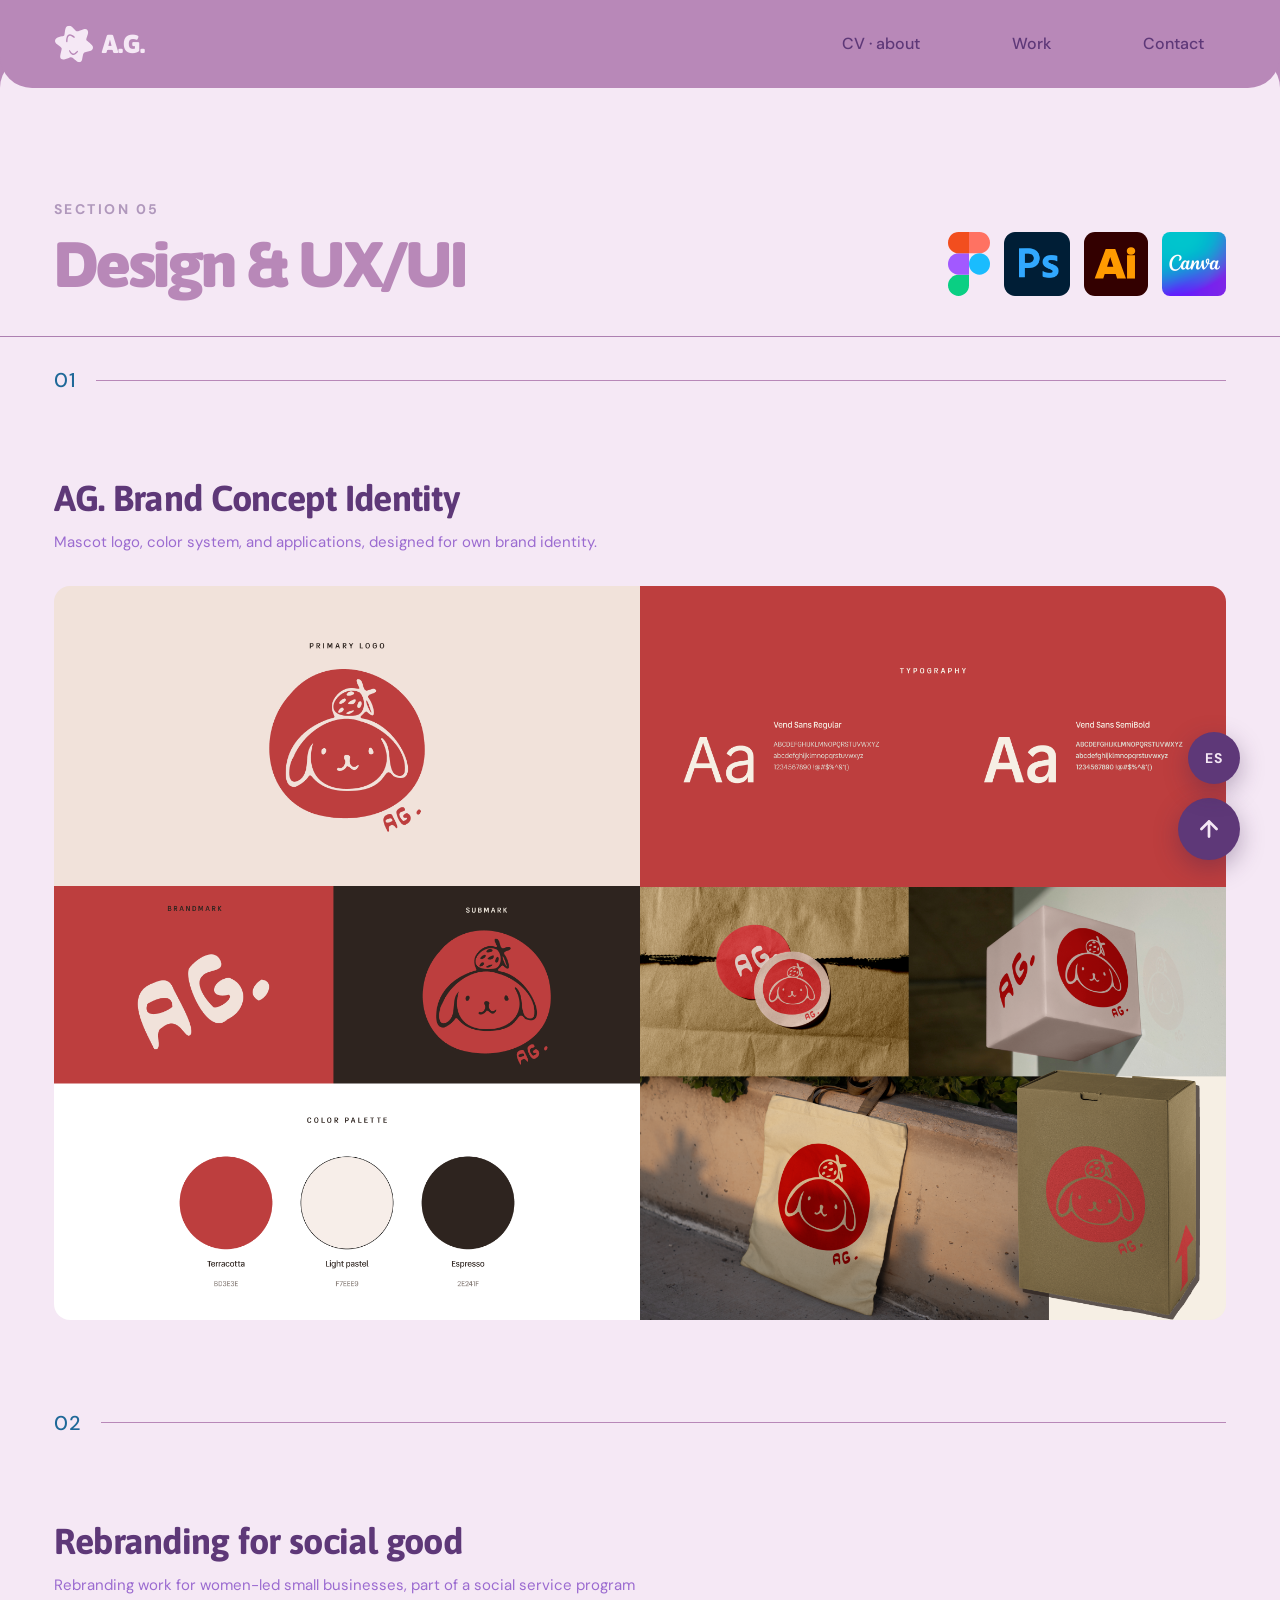
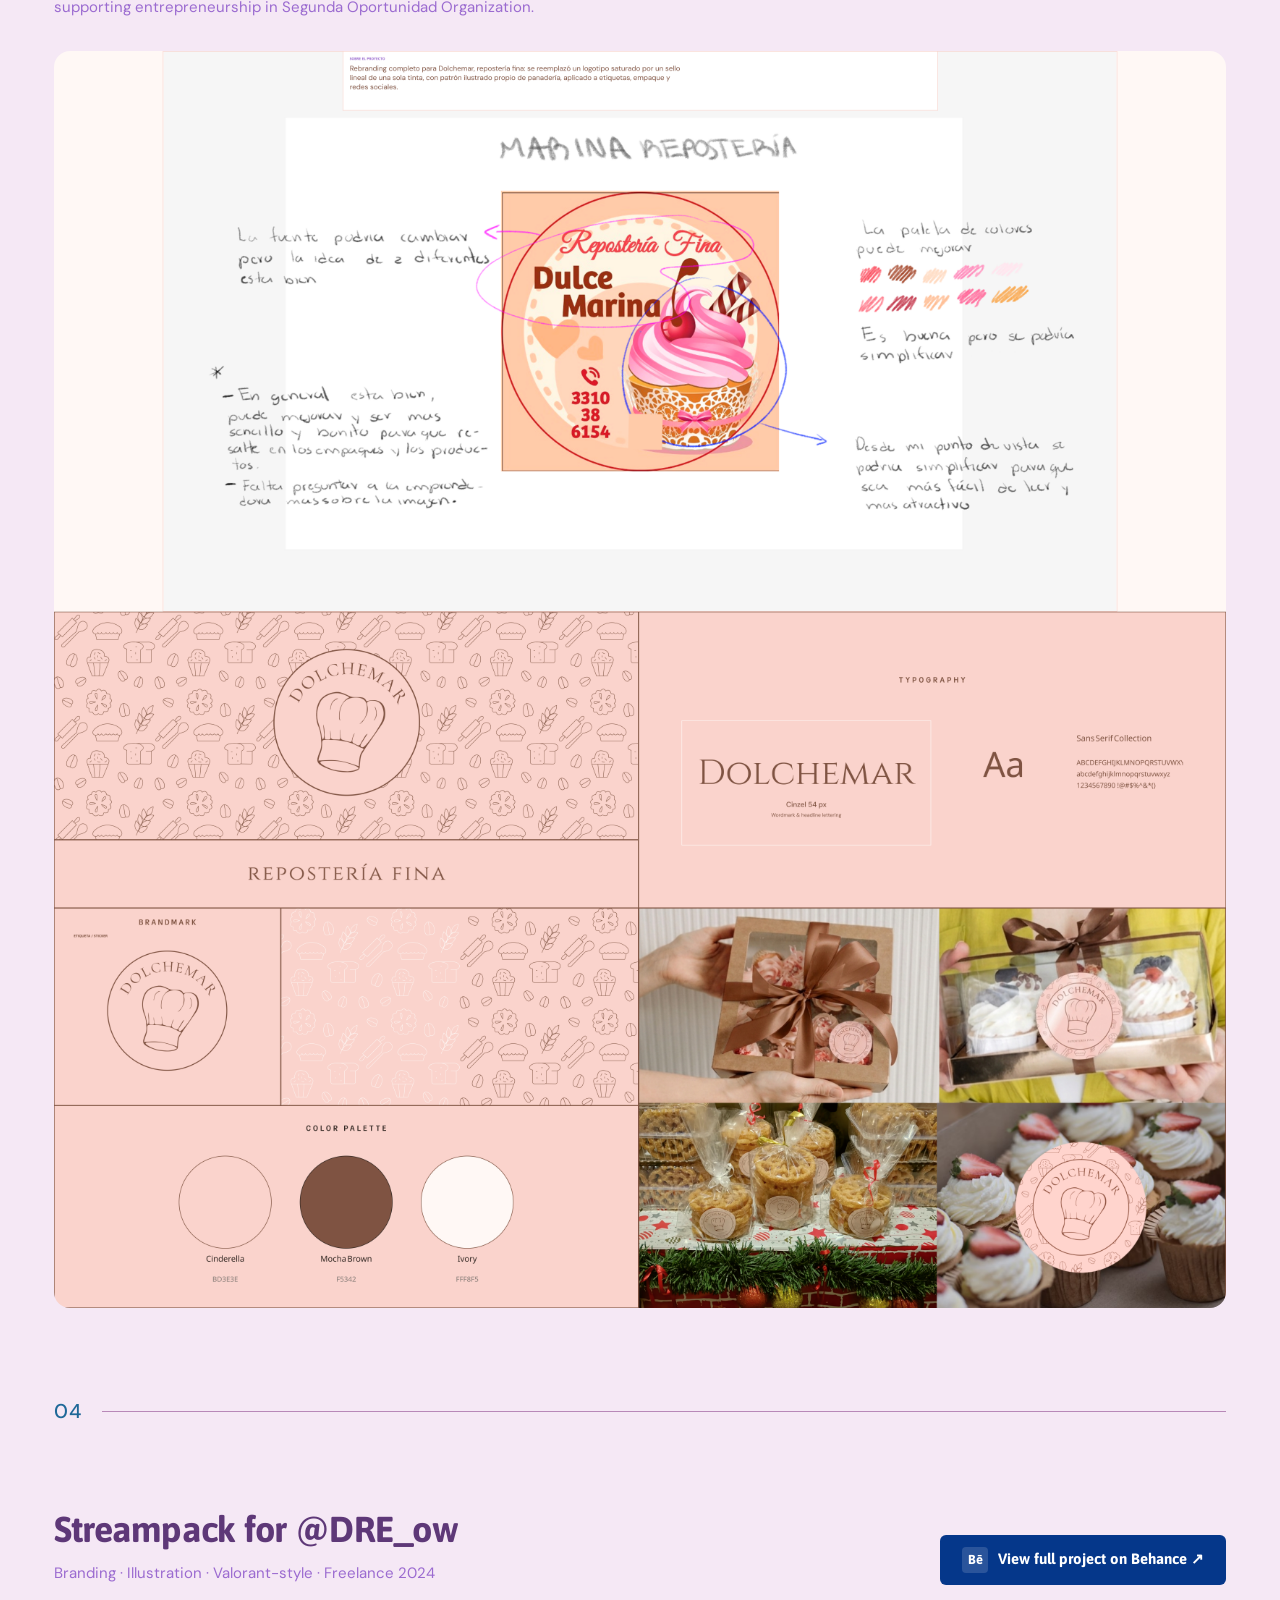
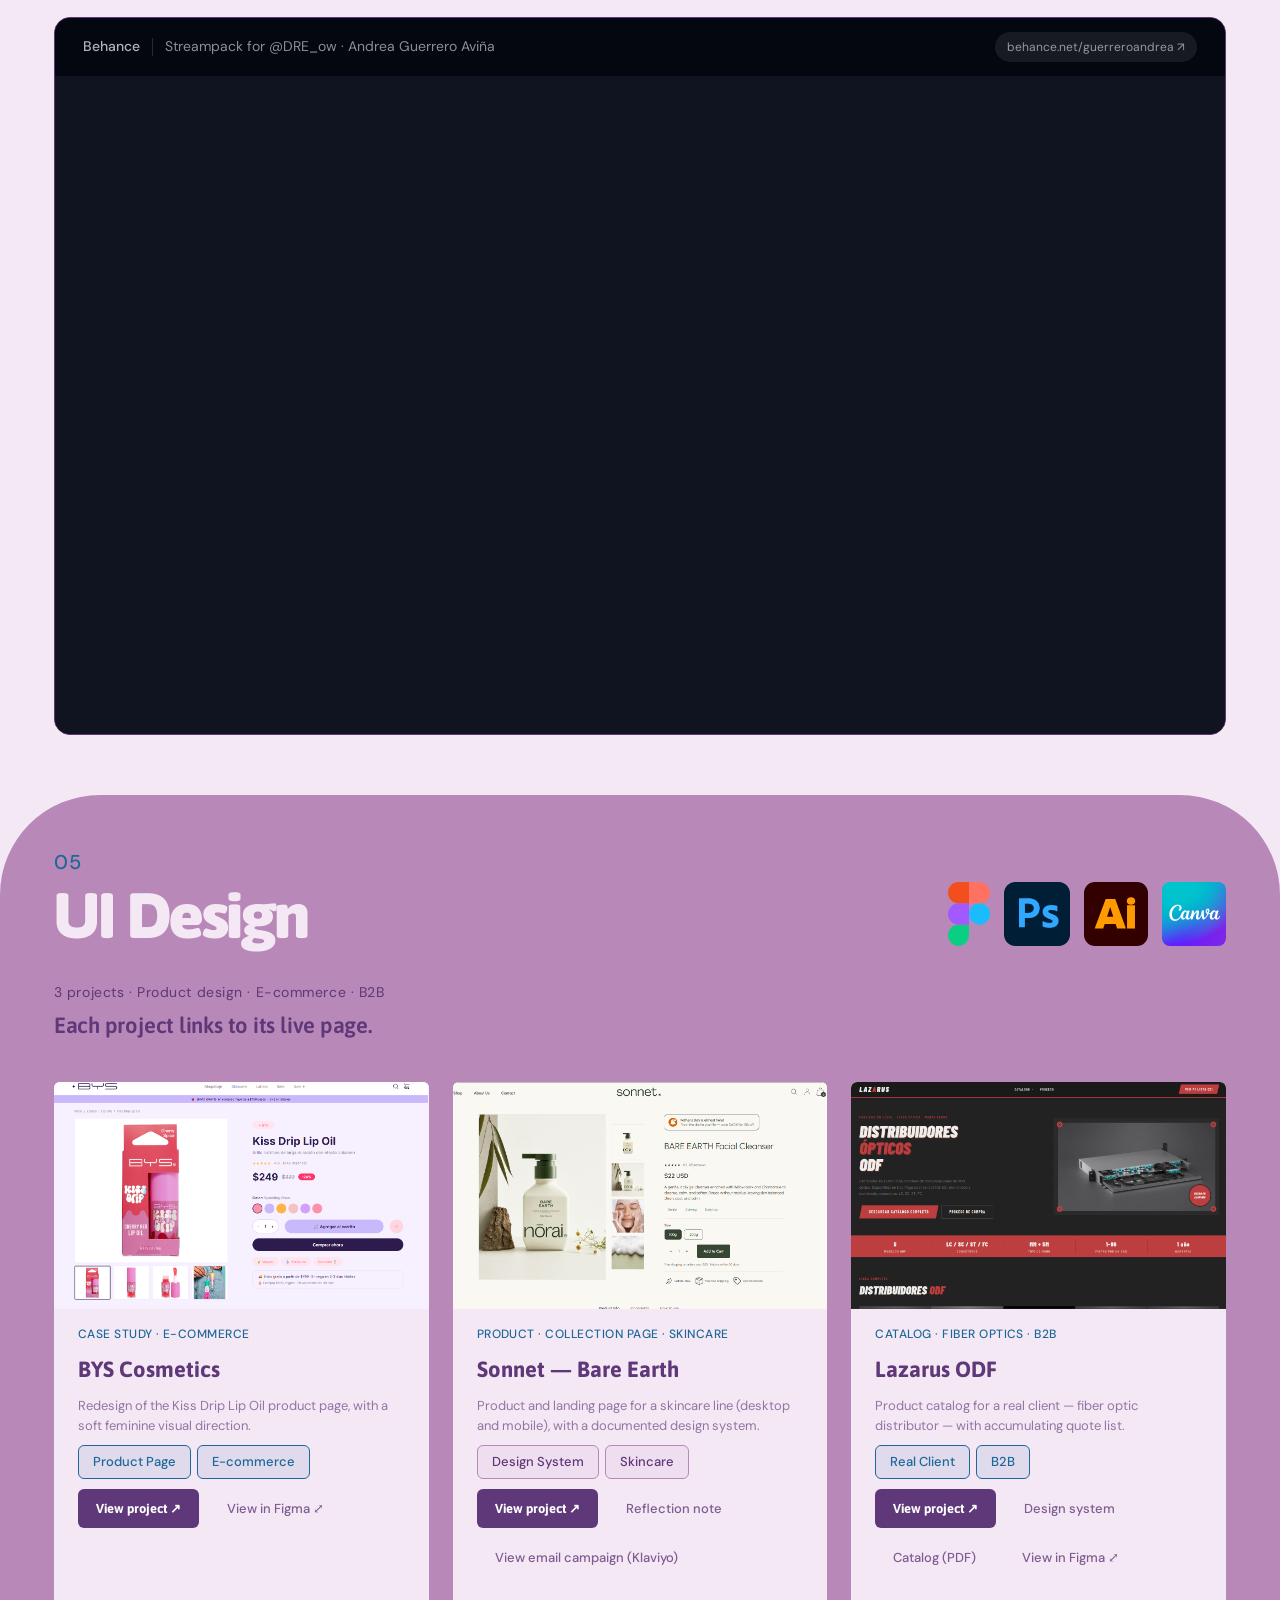
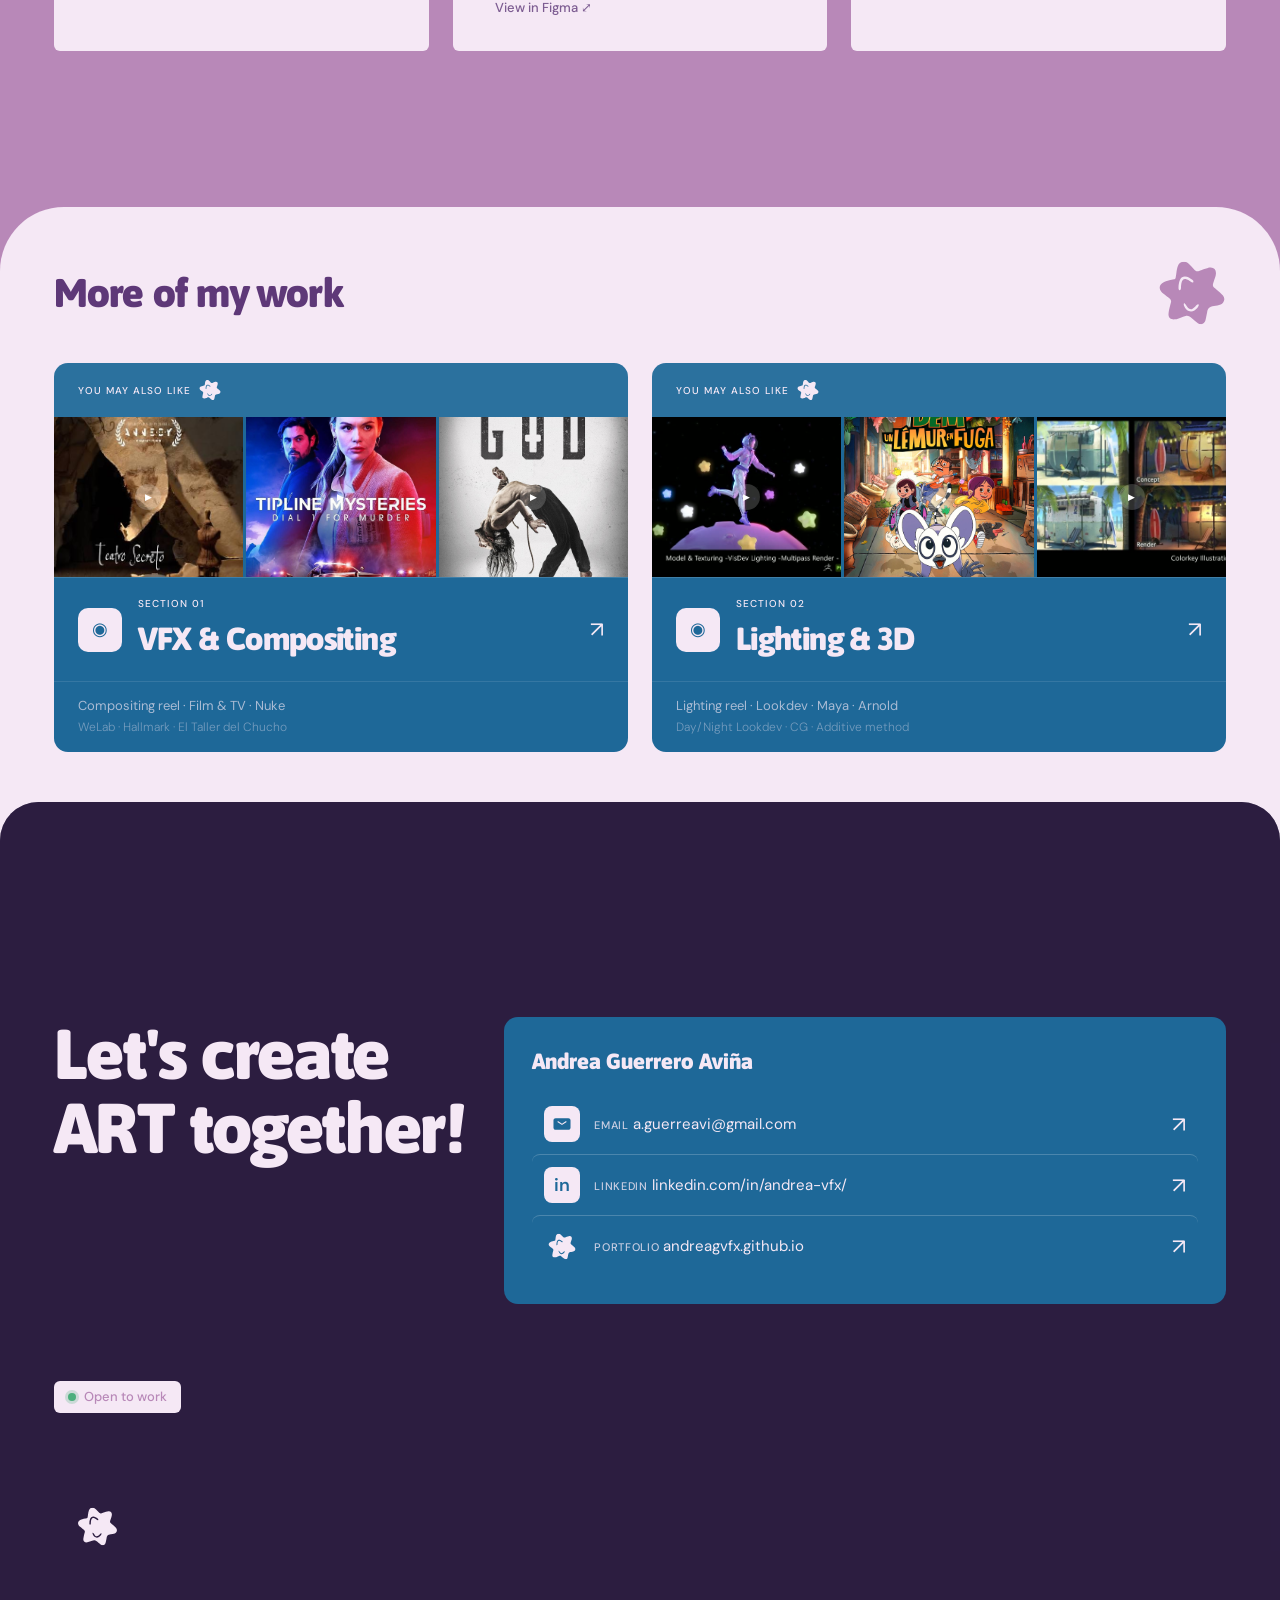
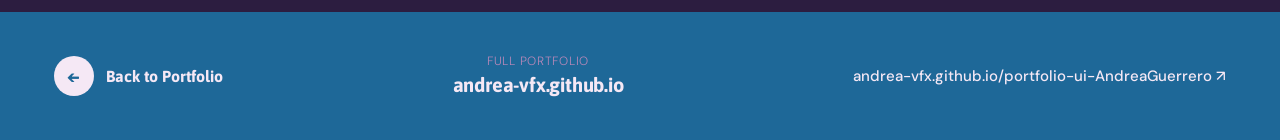
==== commit abafaf6c: "Make star glow clearly read from above, fix Sonnet/Lazarus UI links The glow's directional offset wa" ====
--- a/design/index.html
+++ b/design/index.html
@@ -215,14 +215,16 @@
             <span class="tech-chip tech-chip--muted" data-i18n="design.sonnet.tag.skincare">Skincare</span>
           </div>
           <div class="ui-card__buttons">
-            <a class="ui-card__btn-primary" href="https://andrea-vfx.github.io/portfolio-ui-AndreaGuerrero/SONNET/" target="_blank" rel="noopener" data-i18n="design.viewProject">View project ↗</a>
+            <a class="ui-card__btn-primary" href="https://andrea-vfx.github.io/portfolio-ui-AndreaGuerrero/SONNET/sonnet-product-page-final.html" target="_blank" rel="noopener" data-i18n="design.viewProject">View project ↗</a>
+            <a class="ui-card__btn-gallery" href="https://andrea-vfx.github.io/portfolio-ui-AndreaGuerrero/SONNET/NOTA-REFLEXION.md" target="_blank" rel="noopener" data-i18n="design.sonnet.viewReflection">Reflection note</a>
+            <a class="ui-card__btn-gallery" href="https://andrea-vfx.github.io/portfolio-ui-AndreaGuerrero/SONNET/klaviyo-bare-earth-email.png" target="_blank" rel="noopener" data-i18n="design.sonnet.viewKlaviyo">View email campaign (Klaviyo)</a>
             <button class="ui-card__btn-gallery" type="button" data-lightbox-trigger
                     data-lightbox-eyebrow="Product · Collection Page · Skincare"
                     data-lightbox-title="Sonnet — Bare Earth"
                     data-lightbox-tags="Design System · Skincare"
                     data-lightbox-desc="Product and collection landing page for a skincare line (desktop and mobile), with a documented design system. Includes a Klaviyo email campaign design as a bonus."
                     data-lightbox-images="../assets/media/design/thumbs/sonnet-ui.png"
-                    data-lightbox-link="https://andrea-vfx.github.io/portfolio-ui-AndreaGuerrero/SONNET/"
+                    data-lightbox-link="https://andrea-vfx.github.io/portfolio-ui-AndreaGuerrero/SONNET/sonnet-product-page-final.html"
                     data-lightbox-link-label="View live project ↗"
                     data-i18n="design.viewFigma"
                     data-i18n-attr="data-lightbox-eyebrow:design.sonnet.cat|data-lightbox-title:design.sonnet.title|data-lightbox-tags:design.sonnet.lightboxTags|data-lightbox-desc:design.sonnet.lightboxDesc|data-lightbox-link-label:design.viewLive">View in Figma ⤢</button>
@@ -241,14 +243,16 @@
             <span class="tech-chip">B2B</span>
           </div>
           <div class="ui-card__buttons">
-            <a class="ui-card__btn-primary" href="https://andrea-vfx.github.io/portfolio-ui-AndreaGuerrero/LAZARUS/" target="_blank" rel="noopener" data-i18n="design.viewProject">View project ↗</a>
+            <a class="ui-card__btn-primary" href="https://andrea-vfx.github.io/portfolio-ui-AndreaGuerrero/LAZARUS/catalogo.html" target="_blank" rel="noopener" data-i18n="design.viewProject">View project ↗</a>
+            <a class="ui-card__btn-gallery" href="https://andrea-vfx.github.io/portfolio-ui-AndreaGuerrero/LAZARUS/sistema-diseno.html" target="_blank" rel="noopener" data-i18n="design.lazarus.viewDesignSystem">Design system</a>
+            <a class="ui-card__btn-gallery" href="https://andrea-vfx.github.io/portfolio-ui-AndreaGuerrero/LAZARUS/lazarus_odf_brief_1.pdf" target="_blank" rel="noopener" data-i18n="design.lazarus.viewPdf">Catalog (PDF)</a>
             <button class="ui-card__btn-gallery" type="button" data-lightbox-trigger
                     data-lightbox-eyebrow="Catalog · Fiber Optics · B2B"
                     data-lightbox-title="Lazarus ODF"
                     data-lightbox-tags="Real Client · B2B"
                     data-lightbox-desc="Product catalog for a fiber optic distributor — a real client project. Includes an accumulating quote list, documented design system, and downloadable PDF catalog."
                     data-lightbox-images="../assets/media/design/thumbs/lazarus-ui.png"
-                    data-lightbox-link="https://andrea-vfx.github.io/portfolio-ui-AndreaGuerrero/LAZARUS/"
+                    data-lightbox-link="https://andrea-vfx.github.io/portfolio-ui-AndreaGuerrero/LAZARUS/catalogo.html"
                     data-lightbox-link-label="View live project ↗"
                     data-i18n="design.viewFigma"
                     data-i18n-attr="data-lightbox-eyebrow:design.lazarus.cat|data-lightbox-tags:design.lazarus.lightboxTags|data-lightbox-desc:design.lazarus.lightboxDesc|data-lightbox-link-label:design.viewLive">View in Figma ⤢</button>
--- a/css/styles.css
+++ b/css/styles.css
@@ -883,7 +883,7 @@
 .star::before {
   content: "";
   position: absolute;
-  inset: -90%;
+  inset: -75%;
   border-radius: 50%;
   background: radial-gradient(circle, var(--star-on, #ffe9a8) 0%, transparent 68%);
   opacity: 0;
@@ -891,10 +891,16 @@
   transition: opacity .25s steps(6, end);
   pointer-events: none;
   z-index: -1;
-  /* Offset like a light source casting illumination sideways, not a
-     halo sitting perfectly centered behind the star — same idea as a
-     drop-shadow's offset, just glow instead of dark. */
-  transform: translate(10px, 14px);
+  /* Offset like a light source sitting above the star, casting the
+     glow downward onto it — not a halo sitting perfectly centered
+     behind the star. A flat px offset used to do this (10px, 14px)
+     but read as barely-there on the bigger stars, since the halo box
+     scales with --star-size while the offset didn't — worse, the +14
+     was downward, which came across as the star glowing from
+     underneath rather than being lit from above. Using a % offset
+     (of this pseudo-element's own box, so it scales with every star
+     size) and pushing it further fixes both: negative Y = up. */
+  transform: translate(0%, -38%);
 }
 .star:hover::before,
 .star.is-lit::before { opacity: 0.55; }
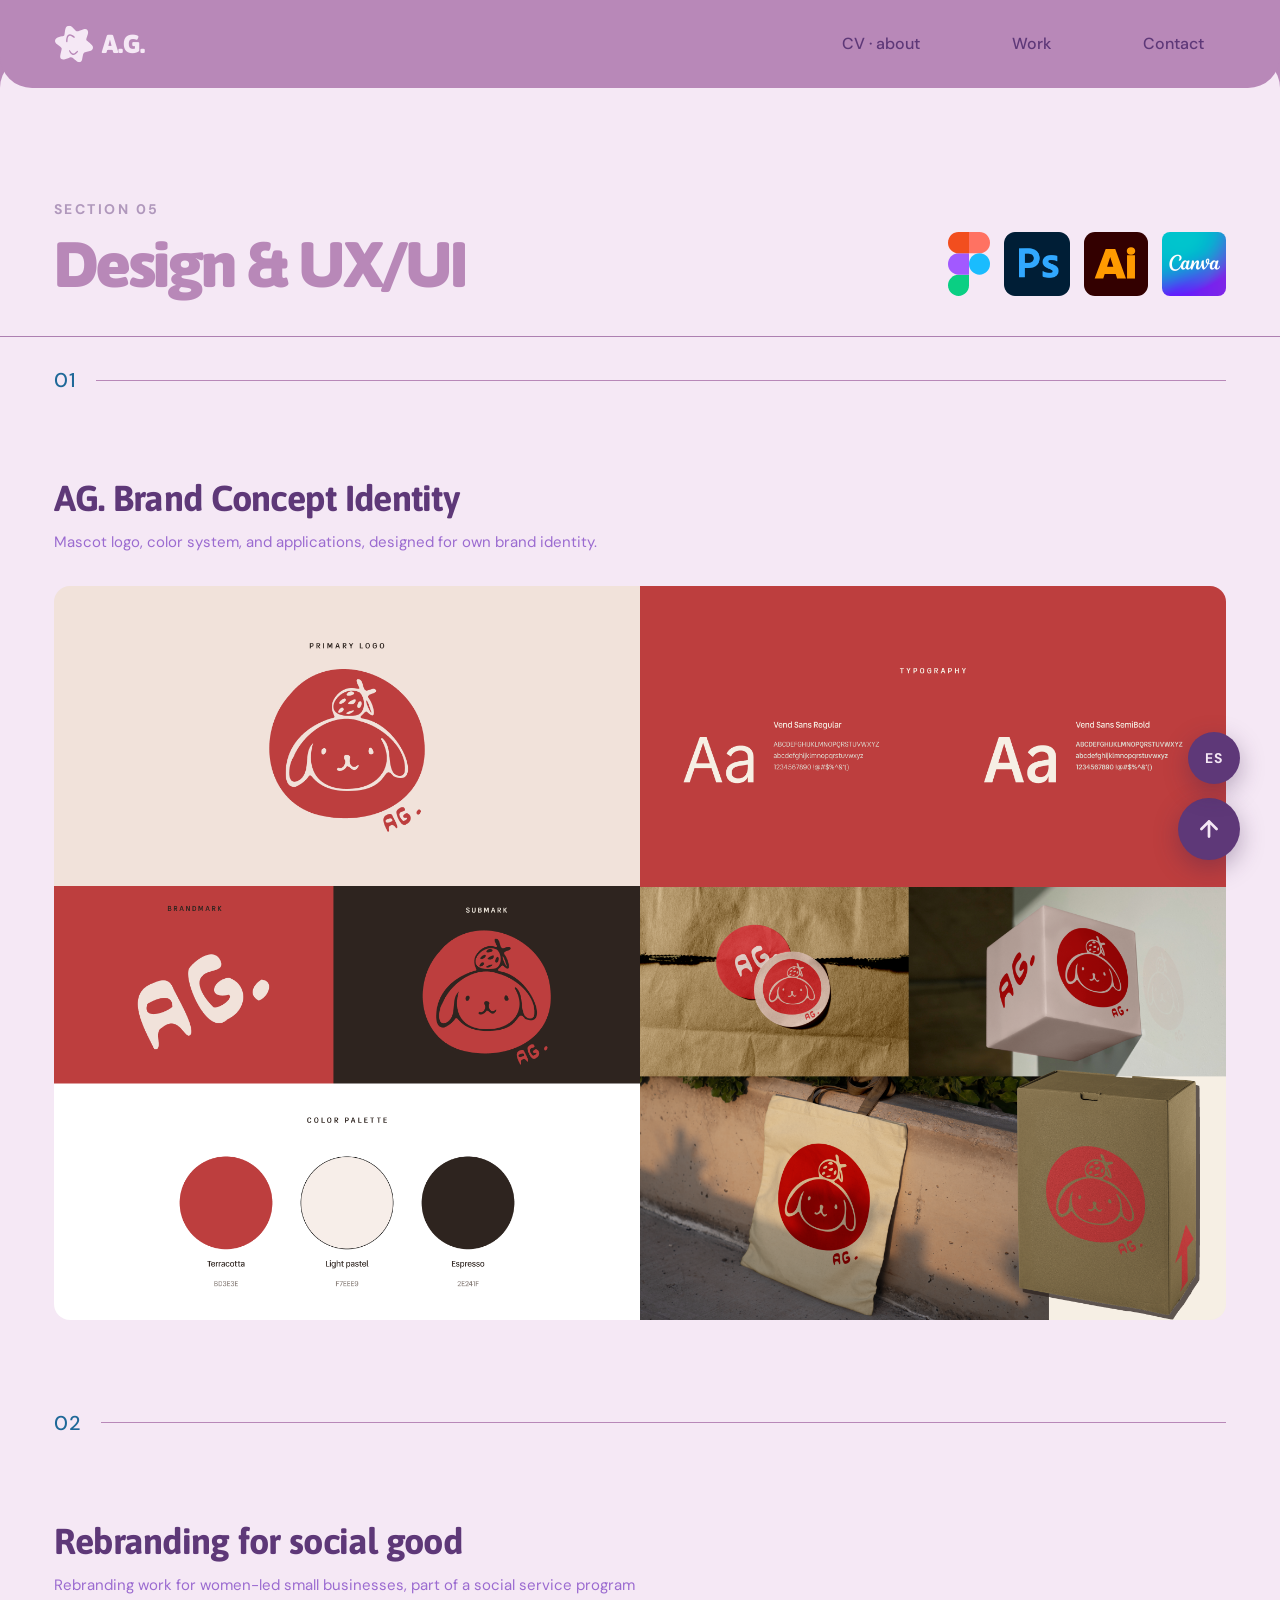
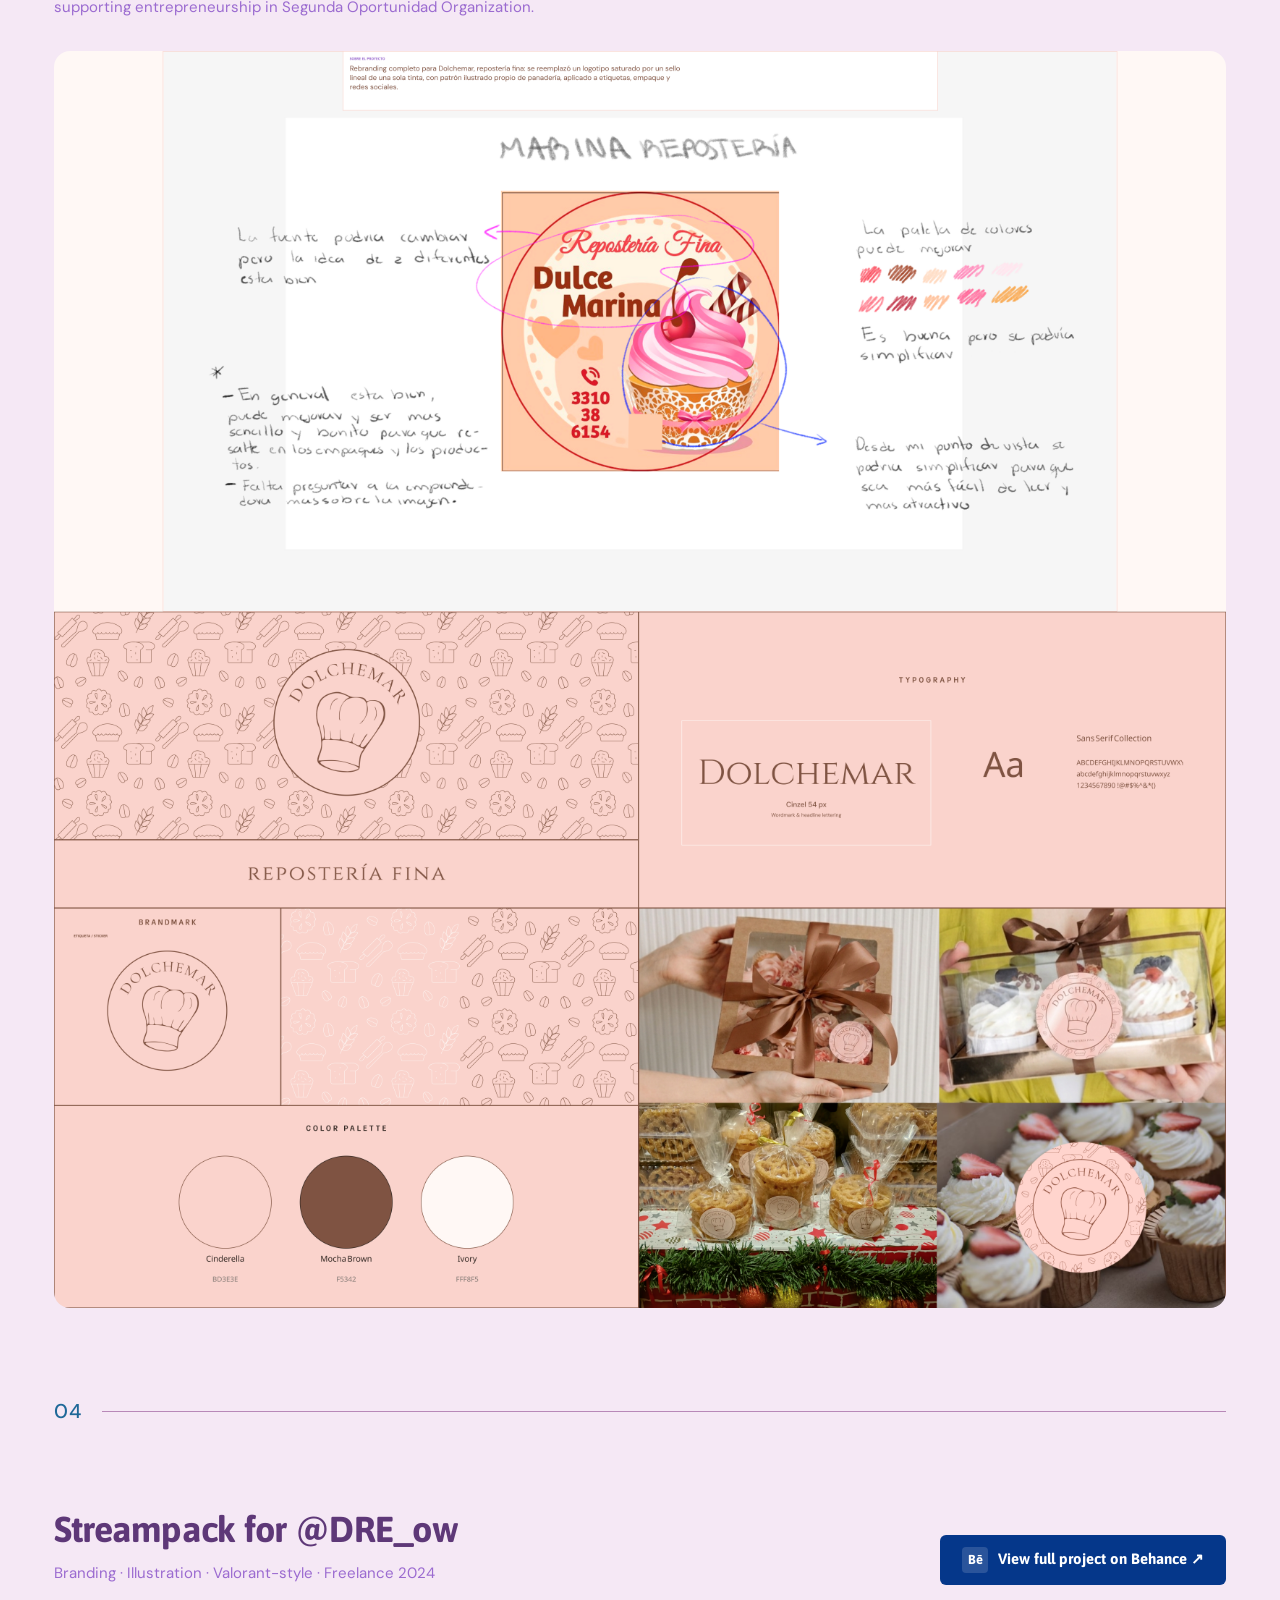
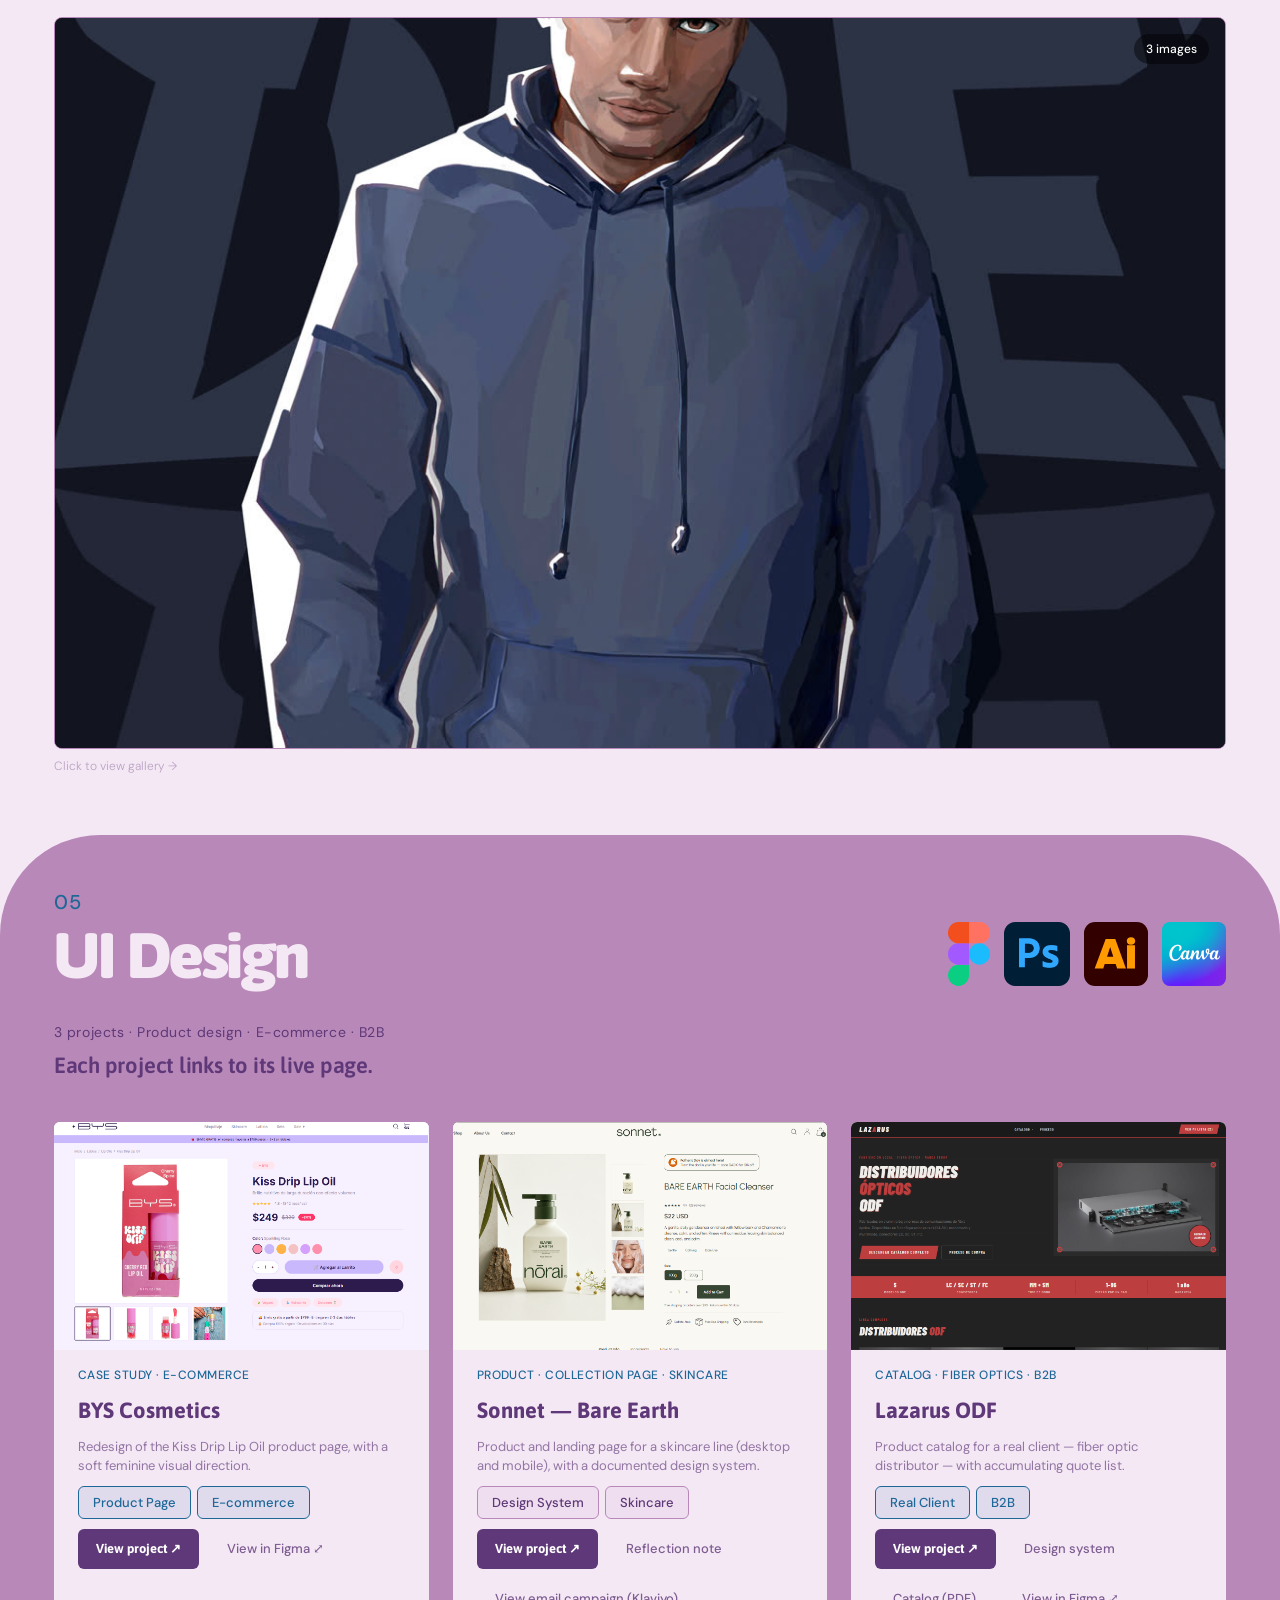
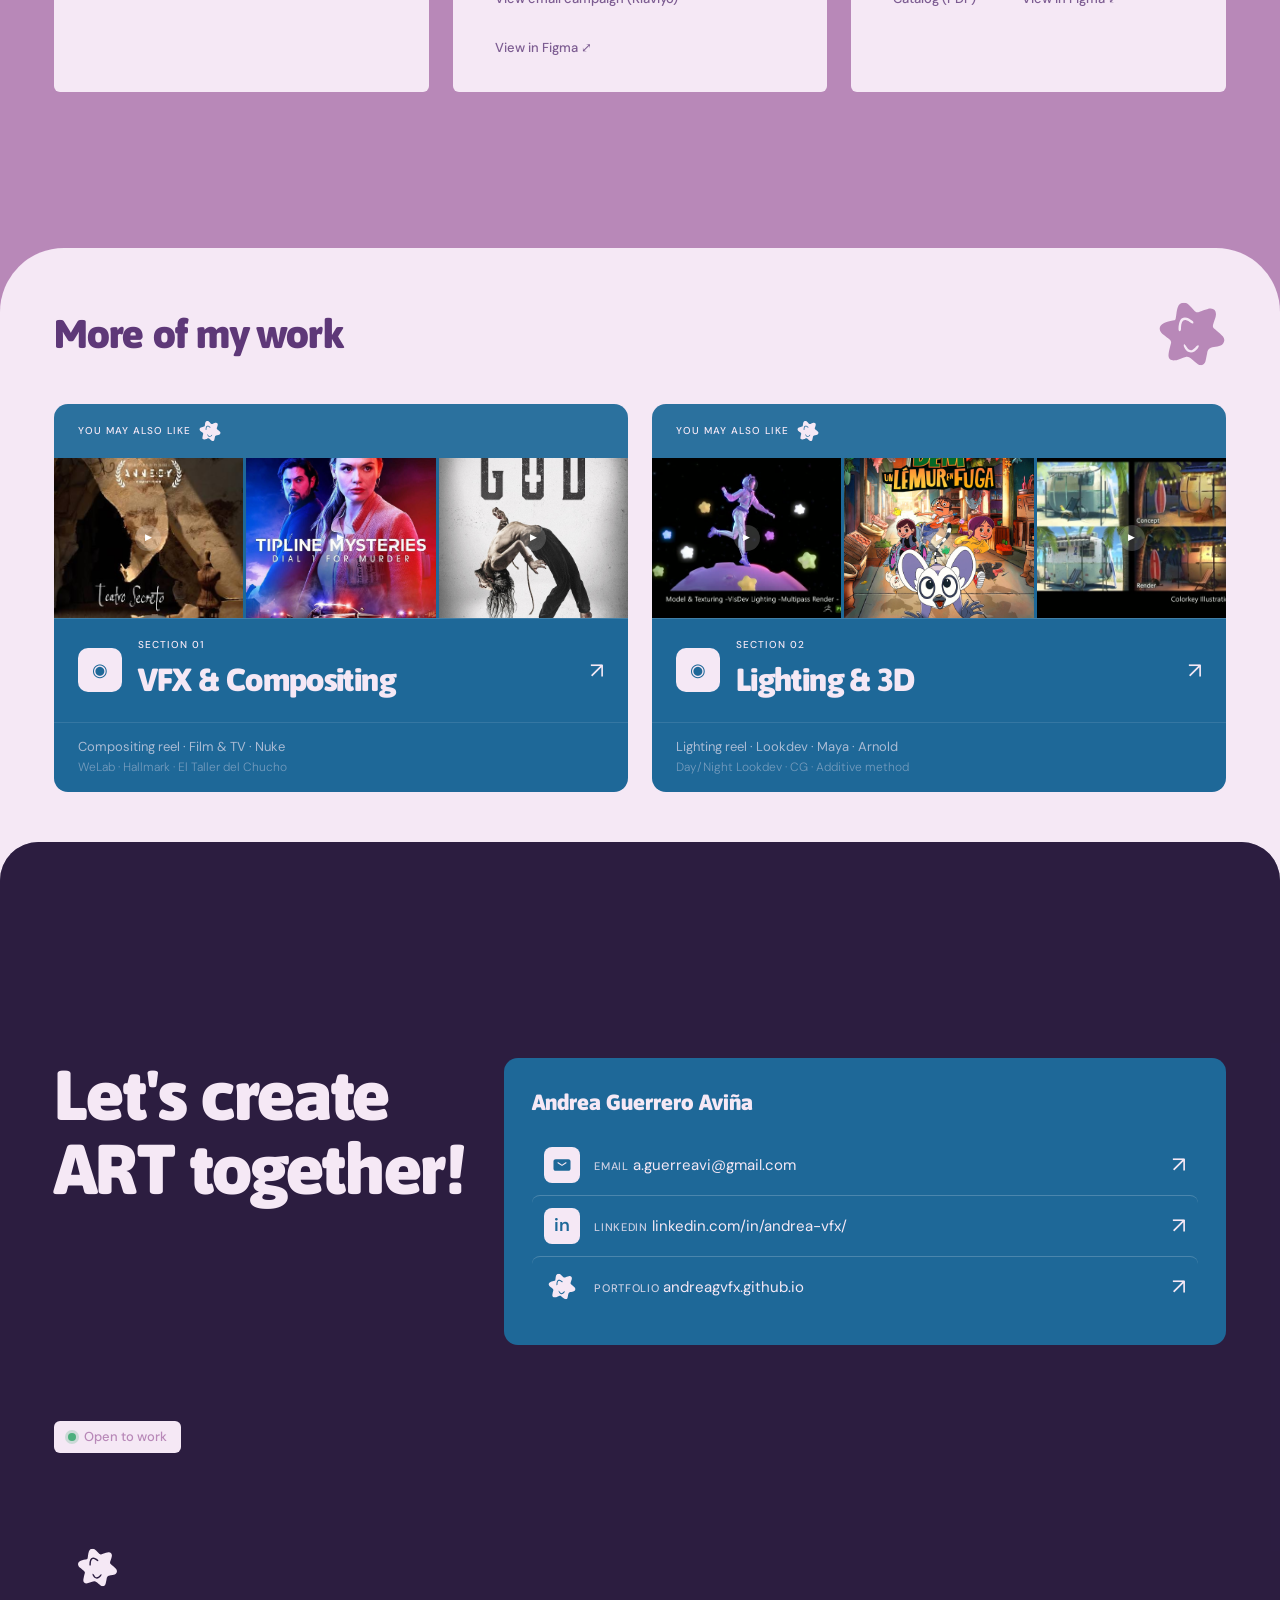
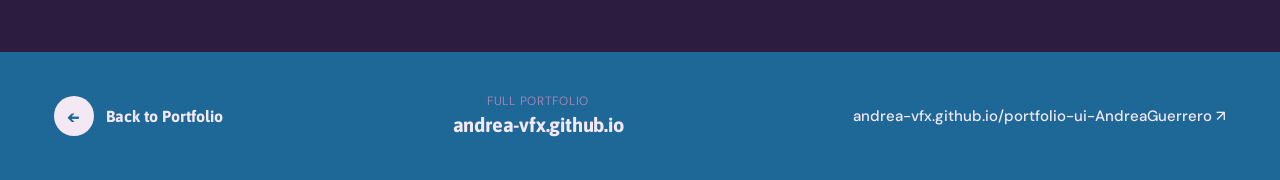
==== commit f6f557eb: "Fix BYS Figma link, replace dead Streampack Behance embed, bump CSS cache-busting BYS's "View in Fig" ====
--- a/design/index.html
+++ b/design/index.html
@@ -8,8 +8,8 @@
 <link rel="icon" href="../favicon.svg" type="image/svg+xml">
 <link rel="preconnect" href="https://fonts.googleapis.com">
 <link rel="preconnect" href="https://fonts.gstatic.com" crossorigin>
-<link rel="stylesheet" href="../css/styles.css?v=24">
-<link rel="stylesheet" href="../css/section.css?v=43">
+<link rel="stylesheet" href="../css/styles.css?v=25">
+<link rel="stylesheet" href="../css/section.css?v=44">
 </head>
 <body>
 
@@ -118,8 +118,15 @@
   </section>
 
   <!-- ============================================================
-       04 — STREAMPACK — BEHANCE
-       ============================================================ -->
+       04 — STREAMPACK
+       Used to be a live Behance iframe embed (behance.net/embed/project/…)
+       — Behance changed that embed to a static, non-interactive cover
+       card (confirmed by loading the embed URL directly, outside any
+       iframe: same static card, no scroll/click-through, nothing to
+       fix on our end). Swapped to the same local-image lightbox
+       gallery already used for this exact project on the Illustration
+       page (same 3 images, same data-lightbox-* config), with the
+       Behance CTA kept as a plain outbound link. -->
   <div class="section-label">
     <div class="section-label__row">
       <span>04</span>
@@ -127,7 +134,7 @@
     </div>
   </div>
 
-  <section class="behance-section" id="streampack">
+  <section class="streampack-section" id="streampack">
     <div class="content-header content-header--purple-sub">
       <div>
         <h2 class="content-header__title" data-i18n="illustration.proj6.title">Streampack for @DRE_ow</h2>
@@ -138,19 +145,19 @@
         <span data-i18n="illustration.omega.cta">View full project on Behance ↗</span>
       </a>
     </div>
-    <div class="behance-embed">
-      <div class="behance-embed__window">
-        <div class="behance-embed__bar">
-          <div class="behance-embed__bar-left">
-            <span class="behance-embed__platform">Behance</span>
-            <span class="behance-embed__sep"></span>
-            <span class="behance-embed__proj">Streampack for @DRE_ow · Andrea Guerrero Aviña</span>
-          </div>
-          <span class="behance-embed__link">behance.net/guerreroandrea ↗</span>
-        </div>
-        <div class="behance-embed__frame">
-          <iframe src="https://www.behance.net/embed/project/106751553?ilo0=1" title="Streampack for @DRE_ow — Andrea Guerrero Aviña" allowfullscreen loading="lazy" allow="clipboard-write" referrerpolicy="strict-origin-when-cross-origin"></iframe>
-        </div>
+    <div class="streampack-section__showcase">
+      <div class="featured-card" data-lightbox-trigger
+           data-lightbox-eyebrow="04 · Featured Project"
+           data-lightbox-title="Streampack for @DRE_ow"
+           data-lightbox-tags="Branding · Illustration · Valorant-style · Freelance 2024"
+           data-lightbox-desc="Illustration in Valorant style for @DRE_ow, along with StreamPack and logo design referencing the client's main in-game agent pick, Sova."
+           data-lightbox-images="../assets/media/illustration/projects/streampack.jpg,../assets/media/illustration/projects/streampack-2.jpg,../assets/media/illustration/projects/streampack-3.jpg"
+           data-i18n-attr="data-lightbox-title:illustration.proj6.title|data-lightbox-tags:illustration.proj6.cat|data-lightbox-desc:illustration.proj6.desc">
+        <div class="featured-card__image">
+          <img src="../assets/media/illustration/projects/streampack.jpg" alt="Streampack for @DRE_ow" loading="lazy">
+          <span class="featured-card__badge">3 images</span>
+        </div>
+        <p class="featured-card__hint" data-i18n="illustration.clickGallery">Click to view gallery →</p>
       </div>
     </div>
   </section>
@@ -196,10 +203,10 @@
                     data-lightbox-tags="Product Page · E-commerce"
                     data-lightbox-desc="Redesign of the Kiss Drip Lip Oil product page, with a soft feminine visual direction, hierarchy optimized for conversion, with a full documented case study."
                     data-lightbox-images="../assets/media/design/thumbs/bys-ui.png"
-                    data-lightbox-link="https://andrea-vfx.github.io/portfolio-ui-AndreaGuerrero/BYS/"
-                    data-lightbox-link-label="View live project ↗"
+                    data-lightbox-link="https://www.figma.com/design/BEU3cPoRi90uvxjgRbAhJm/BYS-Cosmetics"
+                    data-lightbox-link-label="View in Figma ⤢"
                     data-i18n="design.viewFigma"
-                    data-i18n-attr="data-lightbox-eyebrow:design.bys.cat|data-lightbox-tags:design.bys.lightboxTags|data-lightbox-desc:design.bys.lightboxDesc|data-lightbox-link-label:design.viewLive">View in Figma ⤢</button>
+                    data-i18n-attr="data-lightbox-eyebrow:design.bys.cat|data-lightbox-tags:design.bys.lightboxTags|data-lightbox-desc:design.bys.lightboxDesc|data-lightbox-link-label:design.viewFigma">View in Figma ⤢</button>
           </div>
         </div>
       </div>
--- a/css/section.css
+++ b/css/section.css
@@ -1780,6 +1780,16 @@
    iframe (.behance-embed__window and its children, below) is a
    deliberate device-mockup frame and stays dark regardless. */
 .behance-section { background: var(--bg-light); padding-bottom: 160px; } /* room for .also-header's up-to-100px overlap on top of the original 60px */
+/* Streampack used to be a .behance-section too (a live Behance iframe
+   embed), but Behance downgraded that embed to a static, non-clickable
+   cover card — no fix possible on our end, so it was swapped for the
+   same local-image lightbox gallery already used for this project on
+   the Illustration page. Same background/spacing as .behance-section,
+   plus a max-width wrapper for the single .featured-card (that class
+   is normally a grid cell inside .featured-grid, sized by the grid —
+   standalone here, it needs its own width constraint). */
+.streampack-section { background: var(--bg-light); padding-bottom: 160px; }
+.streampack-section__showcase { max-width: var(--content-max); margin: 0 auto; padding: 0 var(--padding-page); }
 .behance-embed {
   max-width: var(--content-max);
   margin: 0 auto;
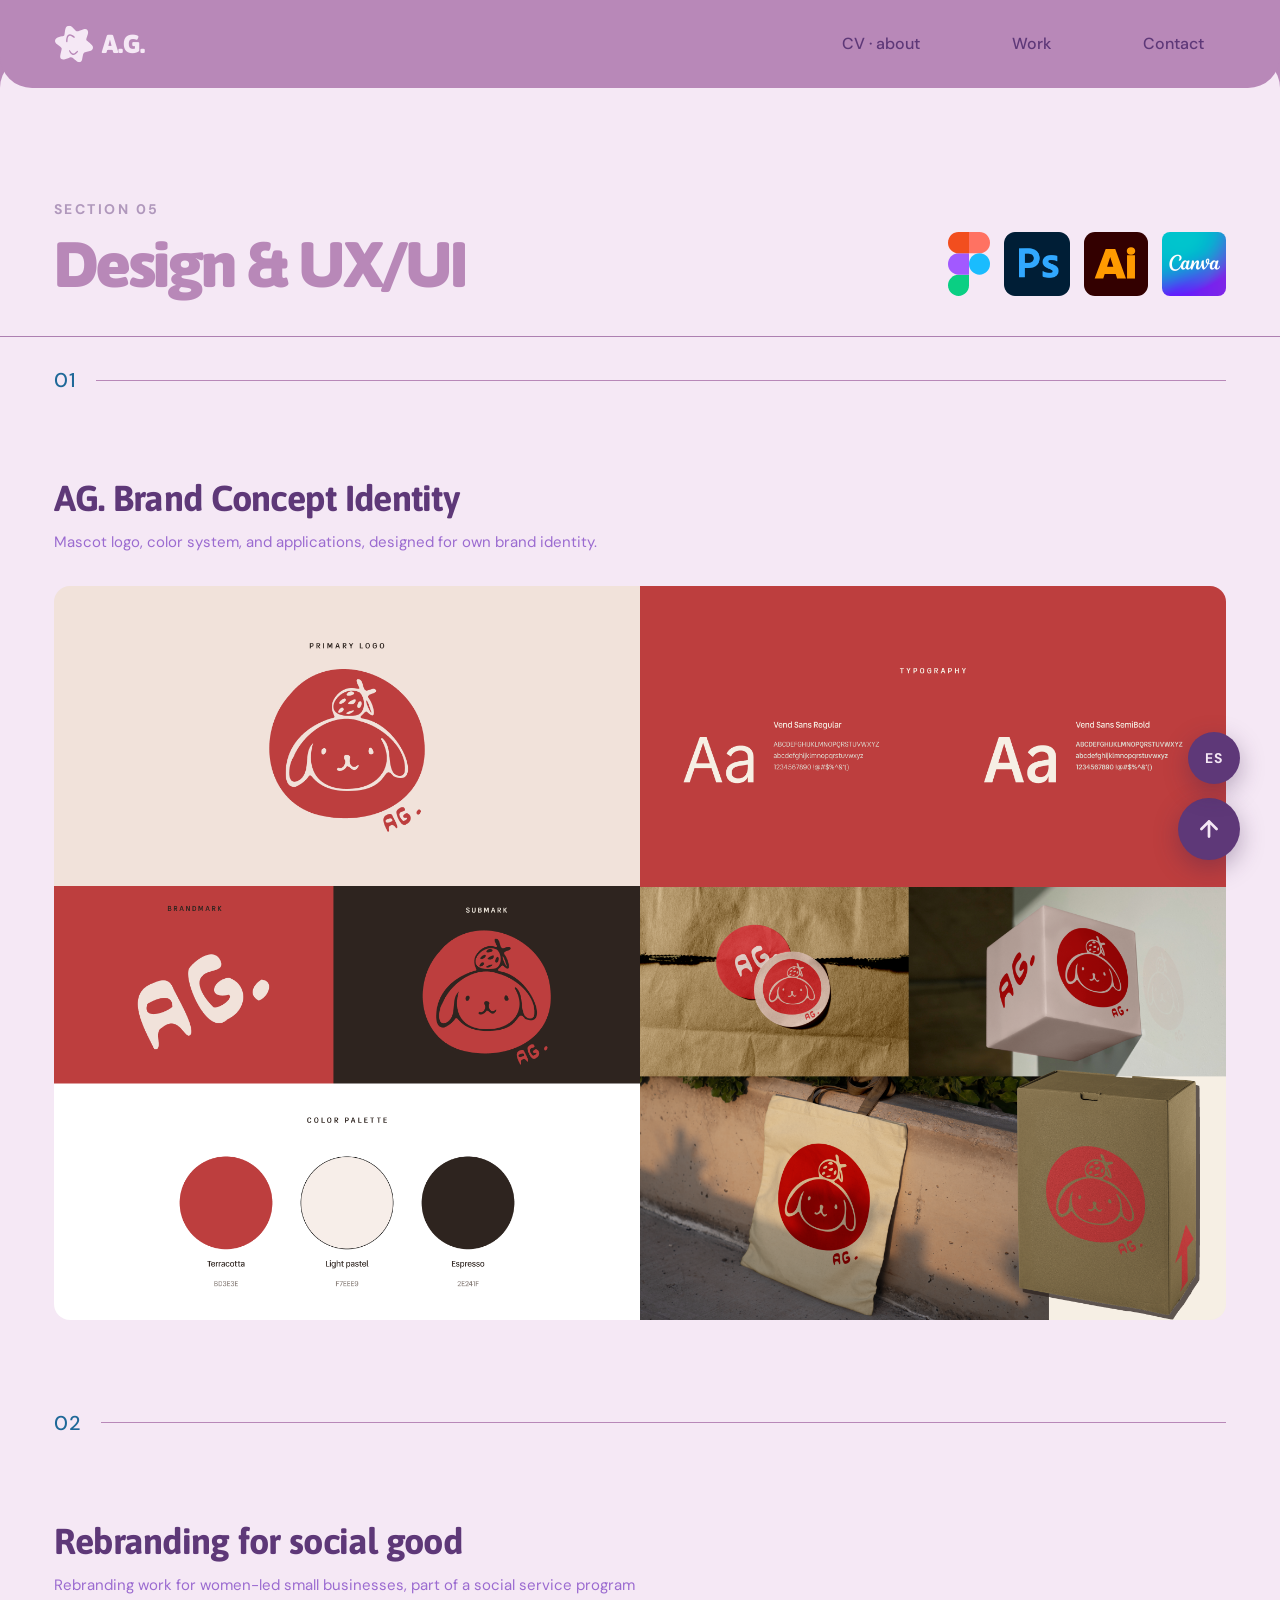
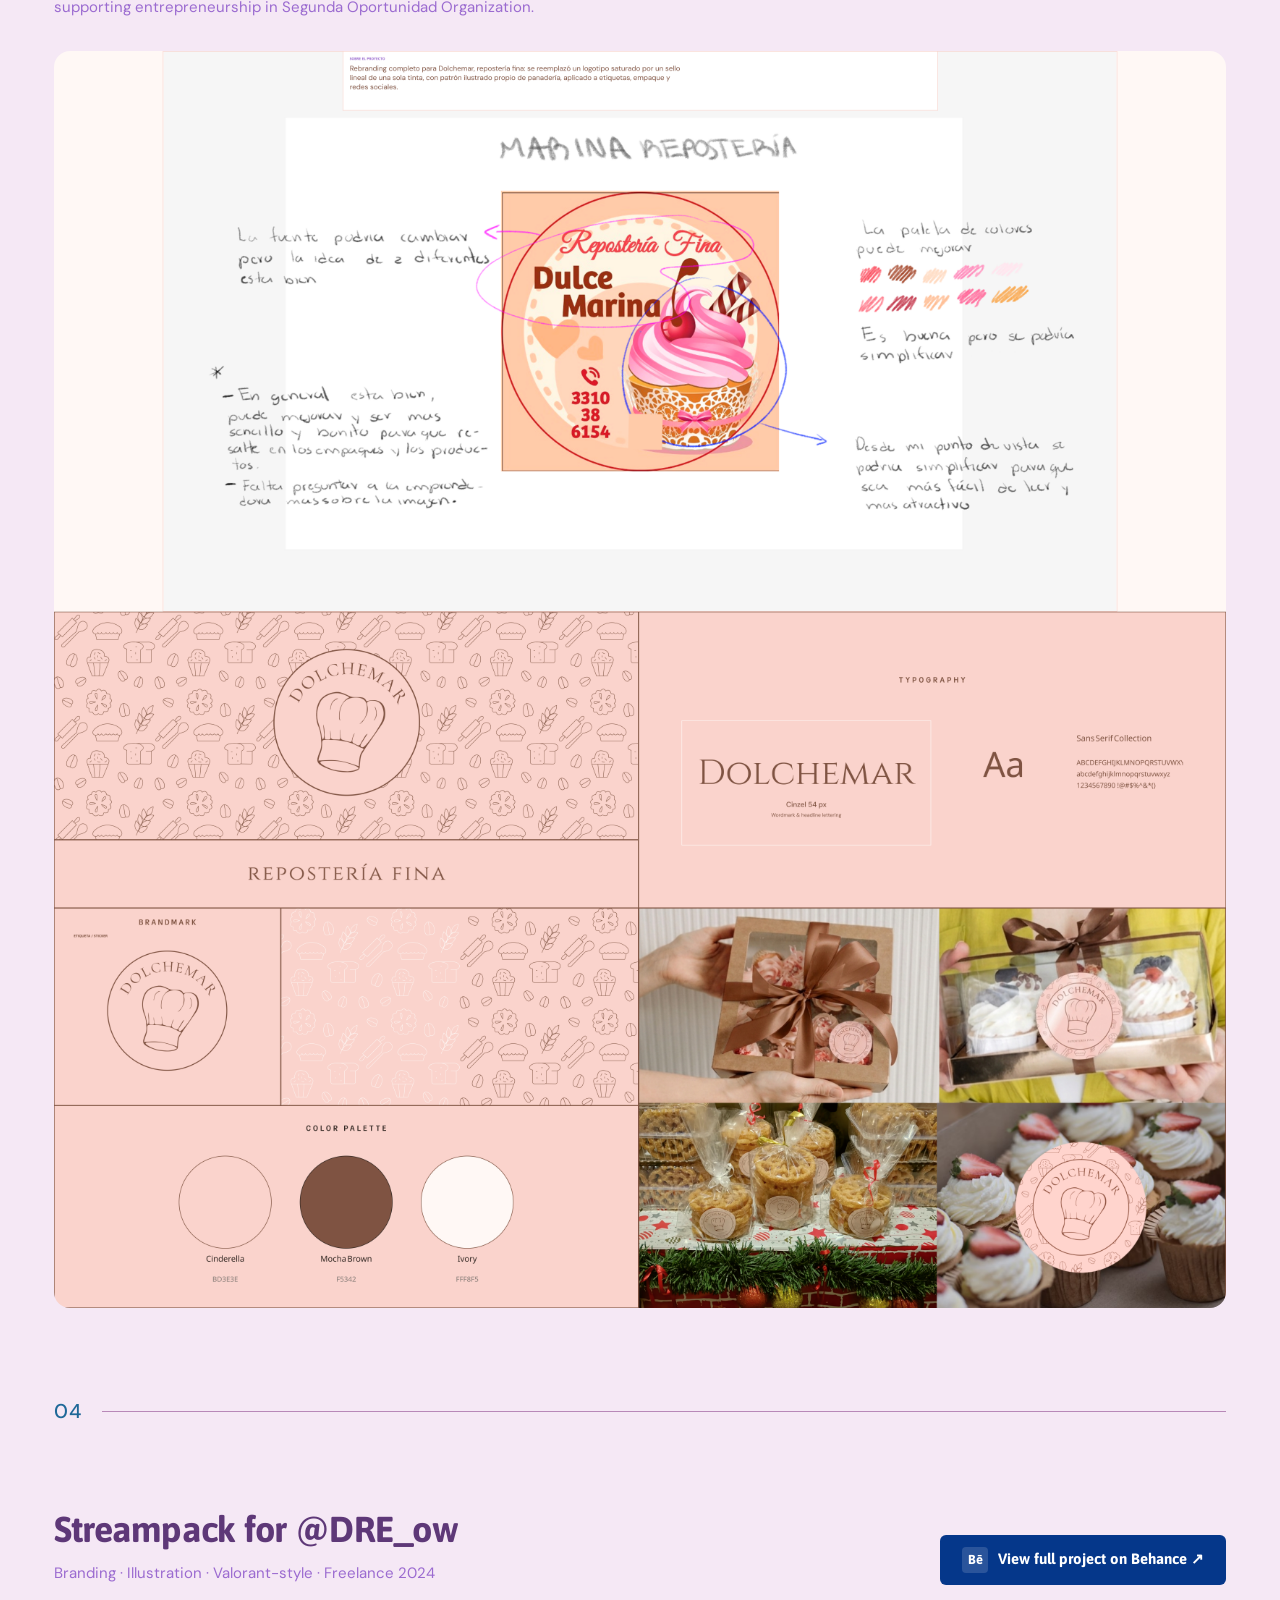
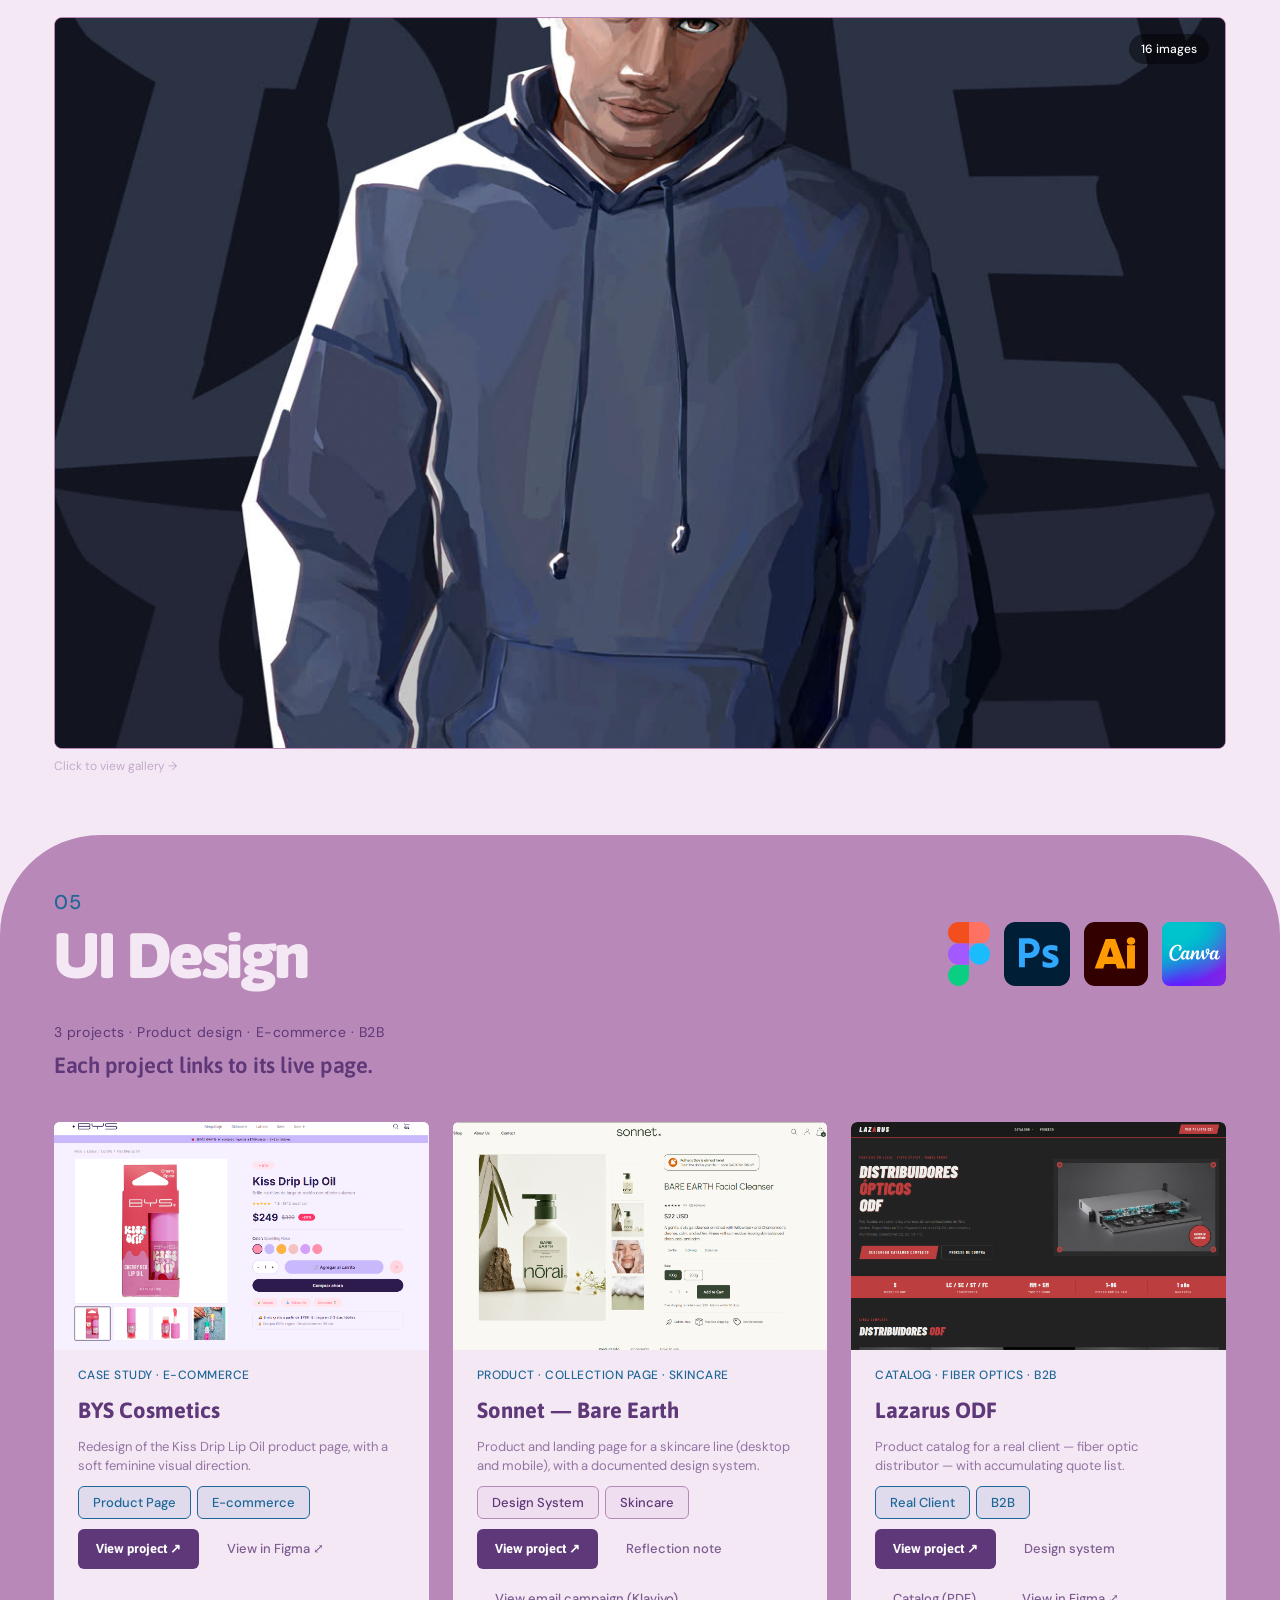
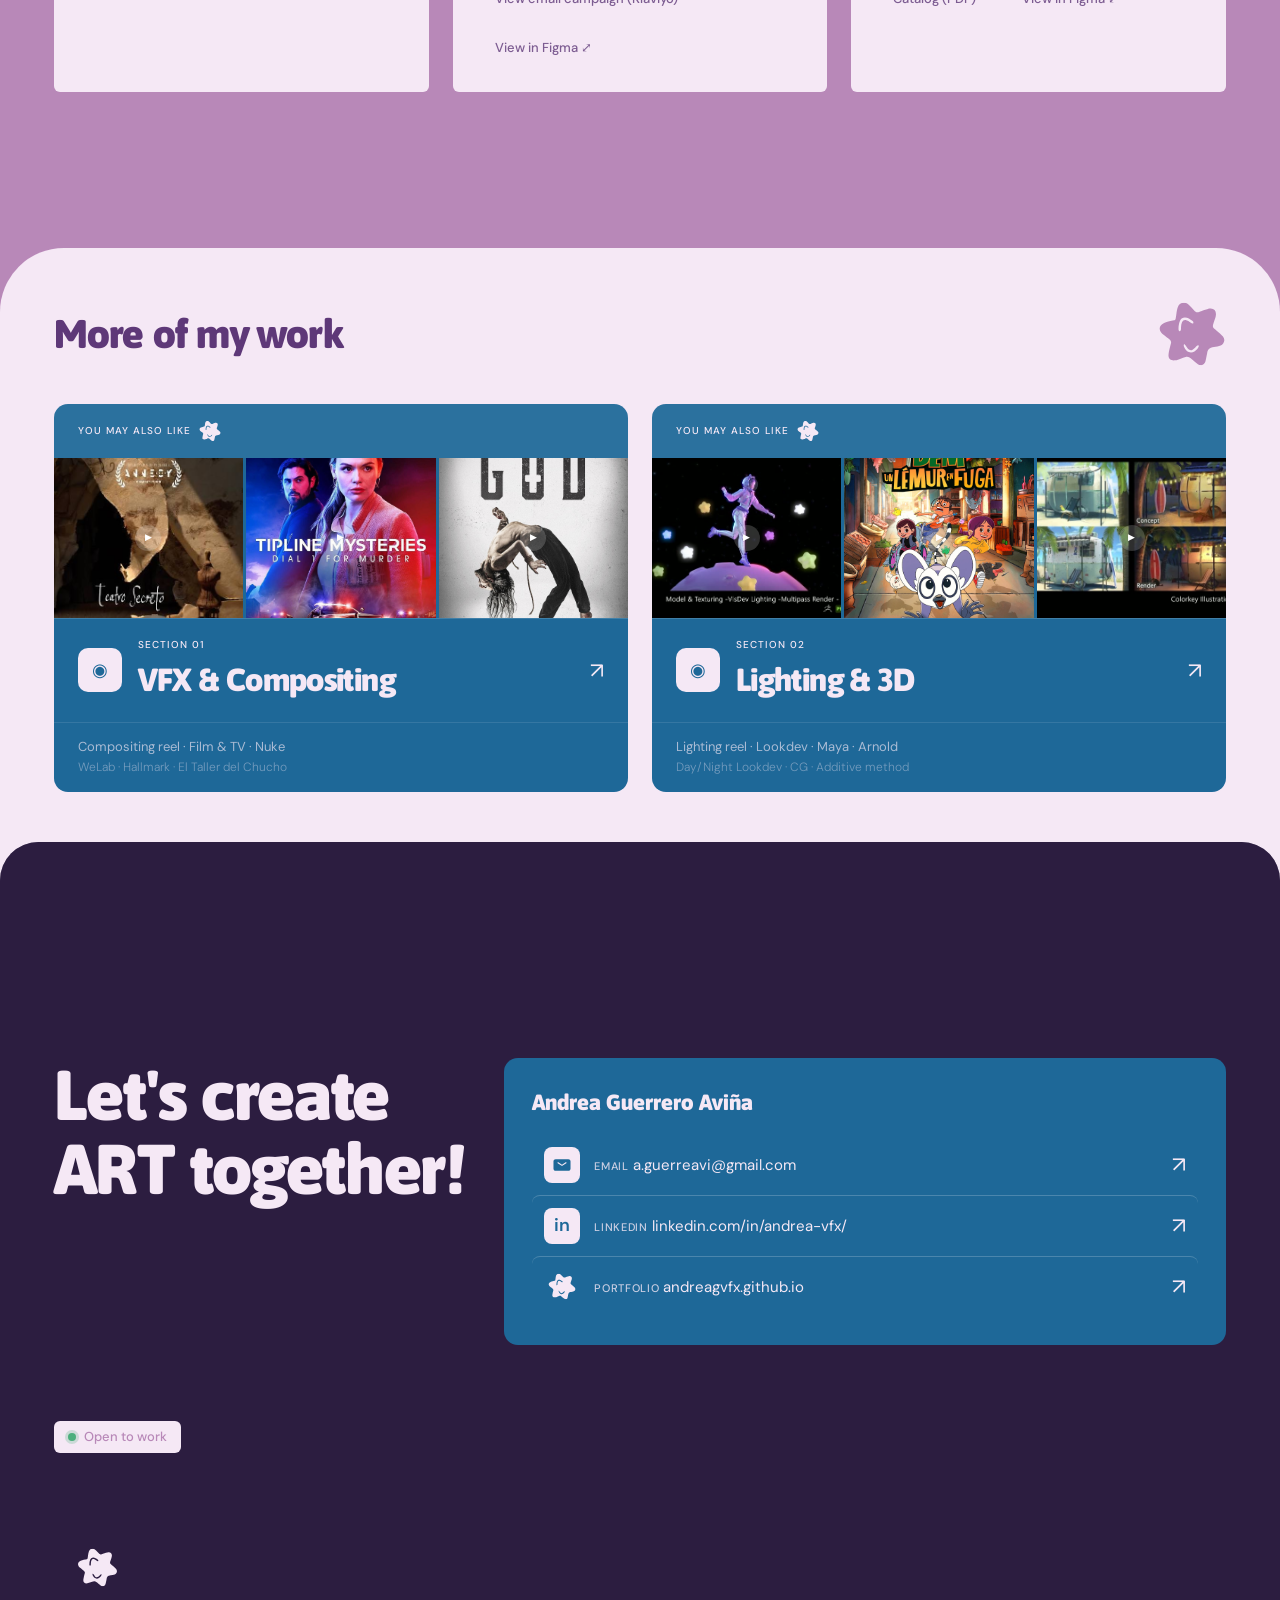
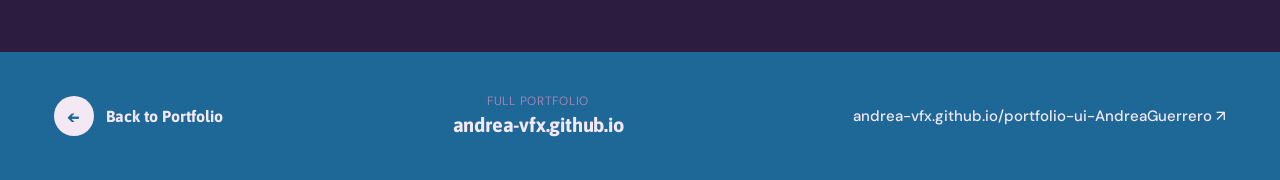
==== commit d11afa98: "Revert star glow to centered, expand Streampack gallery, replace Omega Behance embed Star glow: reve" ====
--- a/design/index.html
+++ b/design/index.html
@@ -8,8 +8,8 @@
 <link rel="icon" href="../favicon.svg" type="image/svg+xml">
 <link rel="preconnect" href="https://fonts.googleapis.com">
 <link rel="preconnect" href="https://fonts.gstatic.com" crossorigin>
-<link rel="stylesheet" href="../css/styles.css?v=25">
-<link rel="stylesheet" href="../css/section.css?v=44">
+<link rel="stylesheet" href="../css/styles.css?v=26">
+<link rel="stylesheet" href="../css/section.css?v=45">
 </head>
 <body>
 
@@ -134,7 +134,7 @@
     </div>
   </div>
 
-  <section class="streampack-section" id="streampack">
+  <section class="solo-gallery-section" id="streampack">
     <div class="content-header content-header--purple-sub">
       <div>
         <h2 class="content-header__title" data-i18n="illustration.proj6.title">Streampack for @DRE_ow</h2>
@@ -145,17 +145,17 @@
         <span data-i18n="illustration.omega.cta">View full project on Behance ↗</span>
       </a>
     </div>
-    <div class="streampack-section__showcase">
+    <div class="solo-gallery-section__showcase">
       <div class="featured-card" data-lightbox-trigger
            data-lightbox-eyebrow="04 · Featured Project"
            data-lightbox-title="Streampack for @DRE_ow"
            data-lightbox-tags="Branding · Illustration · Valorant-style · Freelance 2024"
-           data-lightbox-desc="Illustration in Valorant style for @DRE_ow, along with StreamPack and logo design referencing the client's main in-game agent pick, Sova."
-           data-lightbox-images="../assets/media/illustration/projects/streampack.jpg,../assets/media/illustration/projects/streampack-2.jpg,../assets/media/illustration/projects/streampack-3.jpg"
-           data-i18n-attr="data-lightbox-title:illustration.proj6.title|data-lightbox-tags:illustration.proj6.cat|data-lightbox-desc:illustration.proj6.desc">
+           data-lightbox-desc="Illustration in Valorant style for @DRE_ow, along with StreamPack and logo design referencing the client's main in-game agent pick, Sova. Full deliverable set: brand mark, panels, screens, and animated overlays."
+           data-lightbox-images="../assets/media/illustration/projects/streampack.jpg,../assets/media/illustration/projects/streampack-2.jpg,../assets/media/illustration/projects/streampack-3.jpg,../assets/media/design/streampack/streampack-behance-02.png,../assets/media/design/streampack/streampack-behance-03.png,../assets/media/design/streampack/streampack-behance-04.png,../assets/media/design/streampack/streampack-behance-05.jpg,../assets/media/design/streampack/streampack-behance-06.png,../assets/media/design/streampack/streampack-behance-07.gif,../assets/media/design/streampack/streampack-behance-08.gif,../assets/media/design/streampack/streampack-behance-09.gif,../assets/media/design/streampack/streampack-behance-10.jpg,../assets/media/design/streampack/streampack-behance-11.jpg,../assets/media/design/streampack/streampack-behance-12.jpg,../assets/media/design/streampack/streampack-behance-13.png,../assets/media/design/streampack/streampack-behance-14.png"
+           data-i18n-attr="data-lightbox-title:illustration.proj6.title|data-lightbox-tags:illustration.proj6.cat|data-lightbox-desc:design.streampack.lightboxDesc">
         <div class="featured-card__image">
           <img src="../assets/media/illustration/projects/streampack.jpg" alt="Streampack for @DRE_ow" loading="lazy">
-          <span class="featured-card__badge">3 images</span>
+          <span class="featured-card__badge">16 images</span>
         </div>
         <p class="featured-card__hint" data-i18n="illustration.clickGallery">Click to view gallery →</p>
       </div>
--- a/css/styles.css
+++ b/css/styles.css
@@ -879,11 +879,17 @@
 
 /* Ambient glow — a soft halo that sits behind the star and washes the
    page background around it a little when lit, not just the star
-   shape itself. */
+   shape itself. Perfectly centered, no directional offset — a later
+   version pushed this off-center to read as "cast light from a
+   source", but that just made it look like a separate glowing blob
+   floating near the star instead of the star itself lighting up.
+   Back to the original: the halo stays centered/attached, and the
+   "it's the star that's glowing" read comes from the star's own fill
+   (--star-on) and the drop-shadow hugging its silhouette, below. */
 .star::before {
   content: "";
   position: absolute;
-  inset: -75%;
+  inset: -90%;
   border-radius: 50%;
   background: radial-gradient(circle, var(--star-on, #ffe9a8) 0%, transparent 68%);
   opacity: 0;
@@ -891,16 +897,6 @@
   transition: opacity .25s steps(6, end);
   pointer-events: none;
   z-index: -1;
-  /* Offset like a light source sitting above the star, casting the
-     glow downward onto it — not a halo sitting perfectly centered
-     behind the star. A flat px offset used to do this (10px, 14px)
-     but read as barely-there on the bigger stars, since the halo box
-     scales with --star-size while the offset didn't — worse, the +14
-     was downward, which came across as the star glowing from
-     underneath rather than being lit from above. Using a % offset
-     (of this pseudo-element's own box, so it scales with every star
-     size) and pushing it further fixes both: negative Y = up. */
-  transform: translate(0%, -38%);
 }
 .star:hover::before,
 .star.is-lit::before { opacity: 0.55; }
--- a/css/section.css
+++ b/css/section.css
@@ -1573,6 +1573,7 @@
 .content-header--on-dark .content-header__title { color: var(--bg-light); }
 .content-header--on-dark .content-header__sub { color: rgba(245,232,245,0.7); }
 .content-header__cta--behance { background: #05378a; }
+.content-header__cta--webtoons { background: #00d564; } /* Webtoons brand green */
 /* Design page's headers (Brand, Rebranding, Streampack) all use solid
    accent.purple for the subtitle — checked 2 of 3 directly against
    Figma text nodes (804:431, 843:2824), both #9b6bd0 — vs the
@@ -1788,8 +1789,8 @@
    plus a max-width wrapper for the single .featured-card (that class
    is normally a grid cell inside .featured-grid, sized by the grid —
    standalone here, it needs its own width constraint). */
-.streampack-section { background: var(--bg-light); padding-bottom: 160px; }
-.streampack-section__showcase { max-width: var(--content-max); margin: 0 auto; padding: 0 var(--padding-page); }
+.solo-gallery-section { background: var(--bg-light); padding-bottom: 160px; }
+.solo-gallery-section__showcase { max-width: var(--content-max); margin: 0 auto; padding: 0 var(--padding-page); }
 .behance-embed {
   max-width: var(--content-max);
   margin: 0 auto;
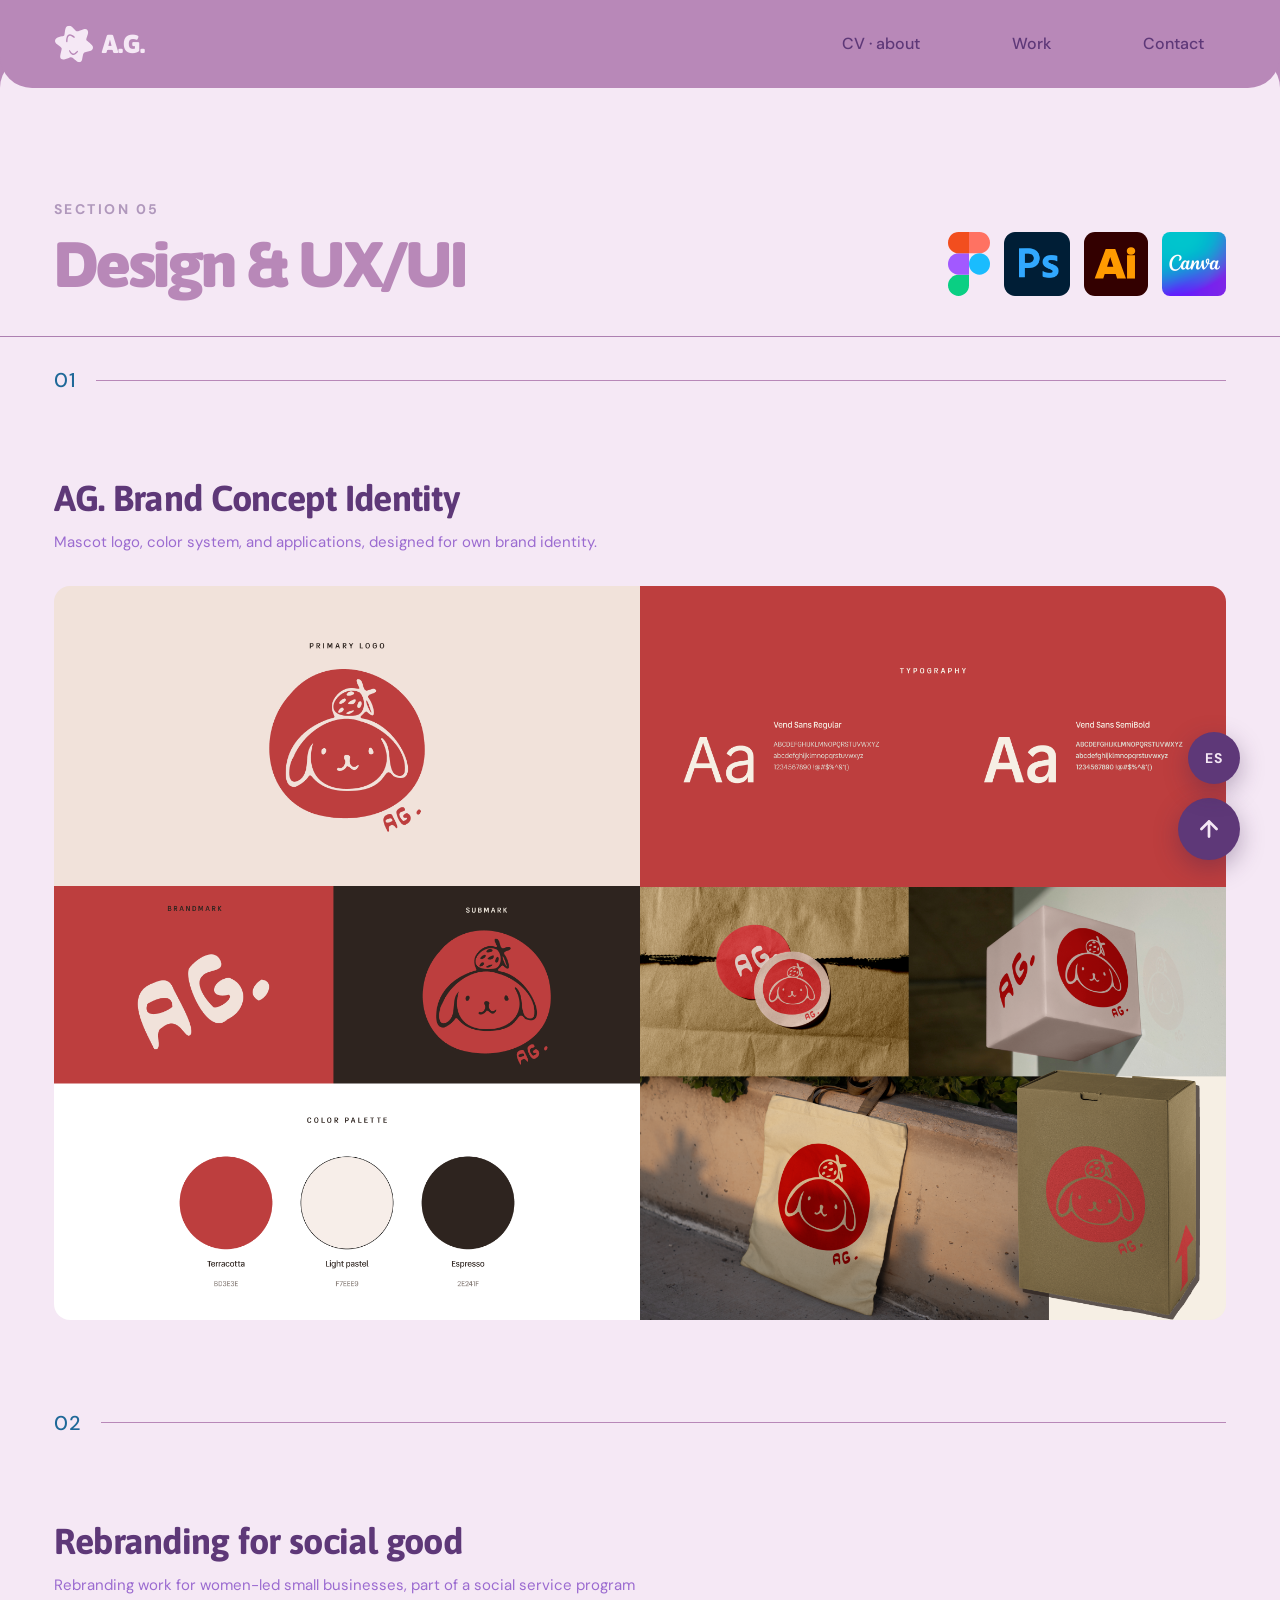
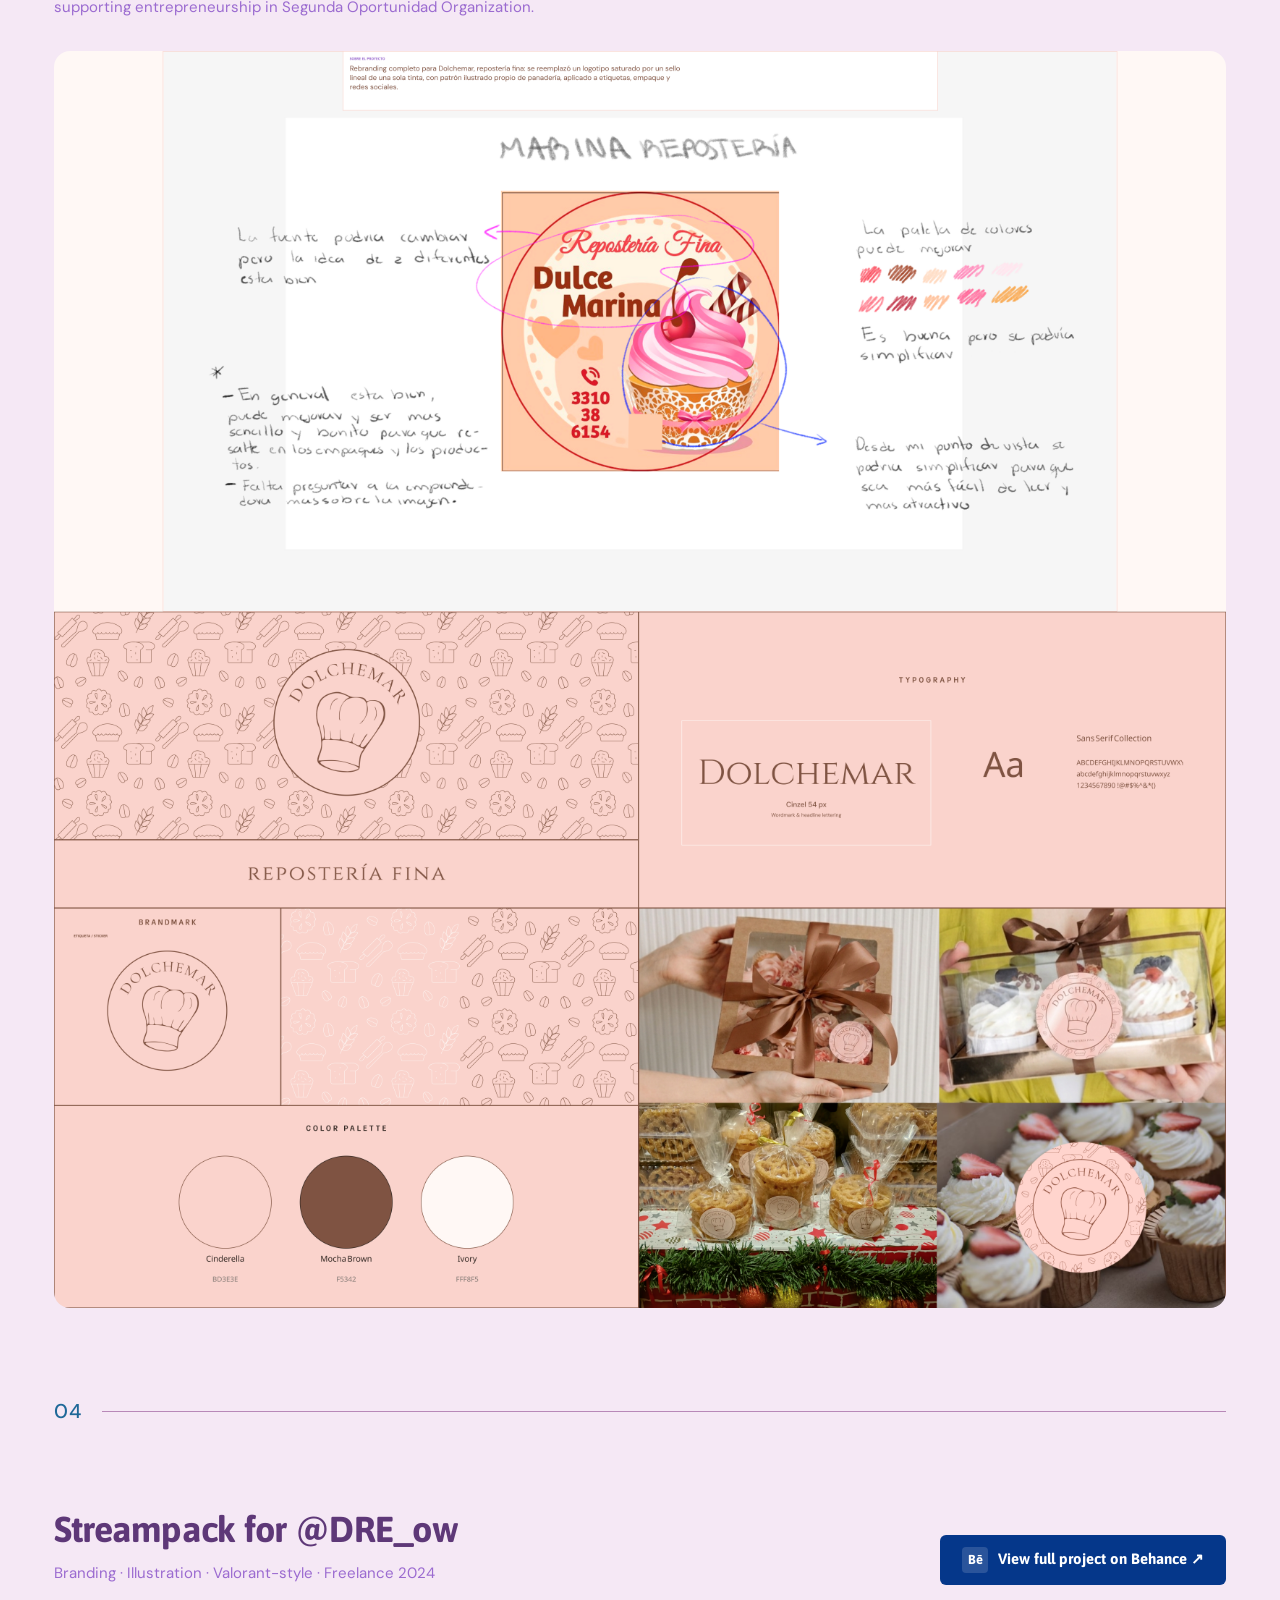
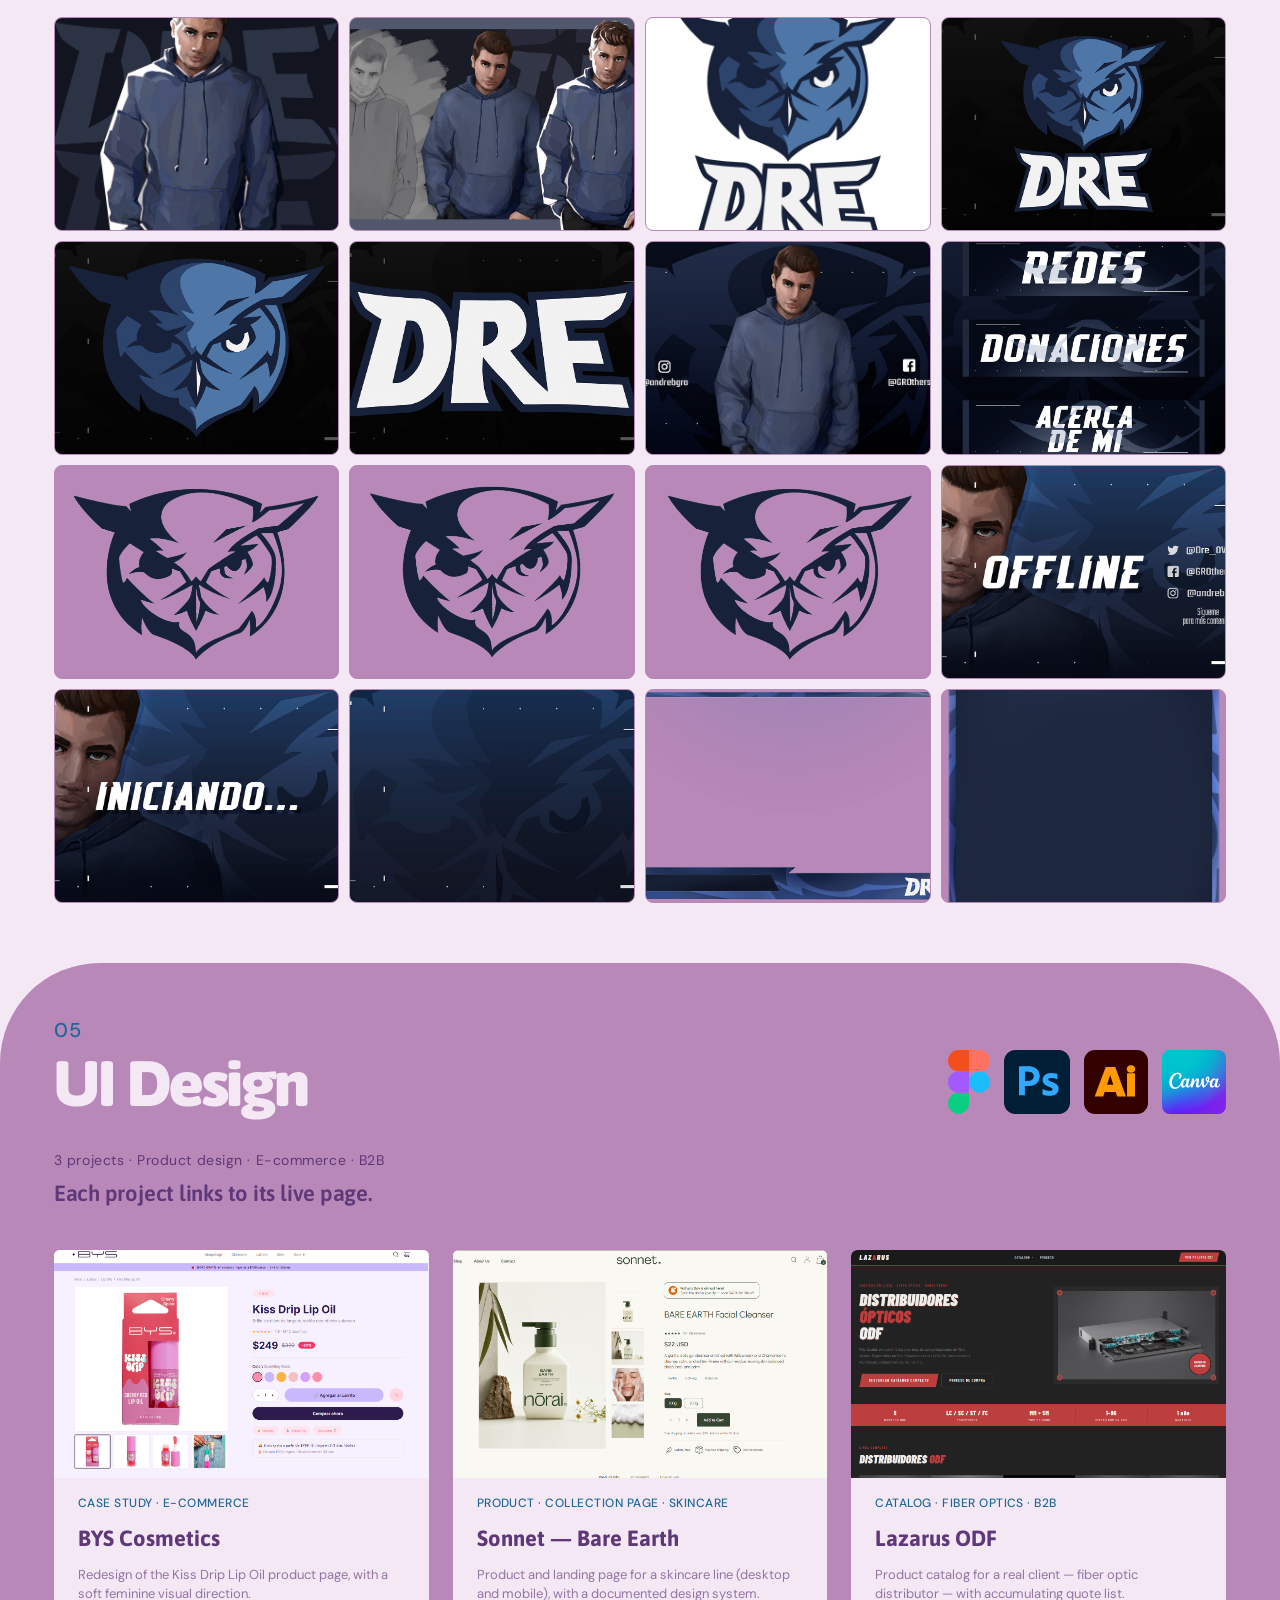
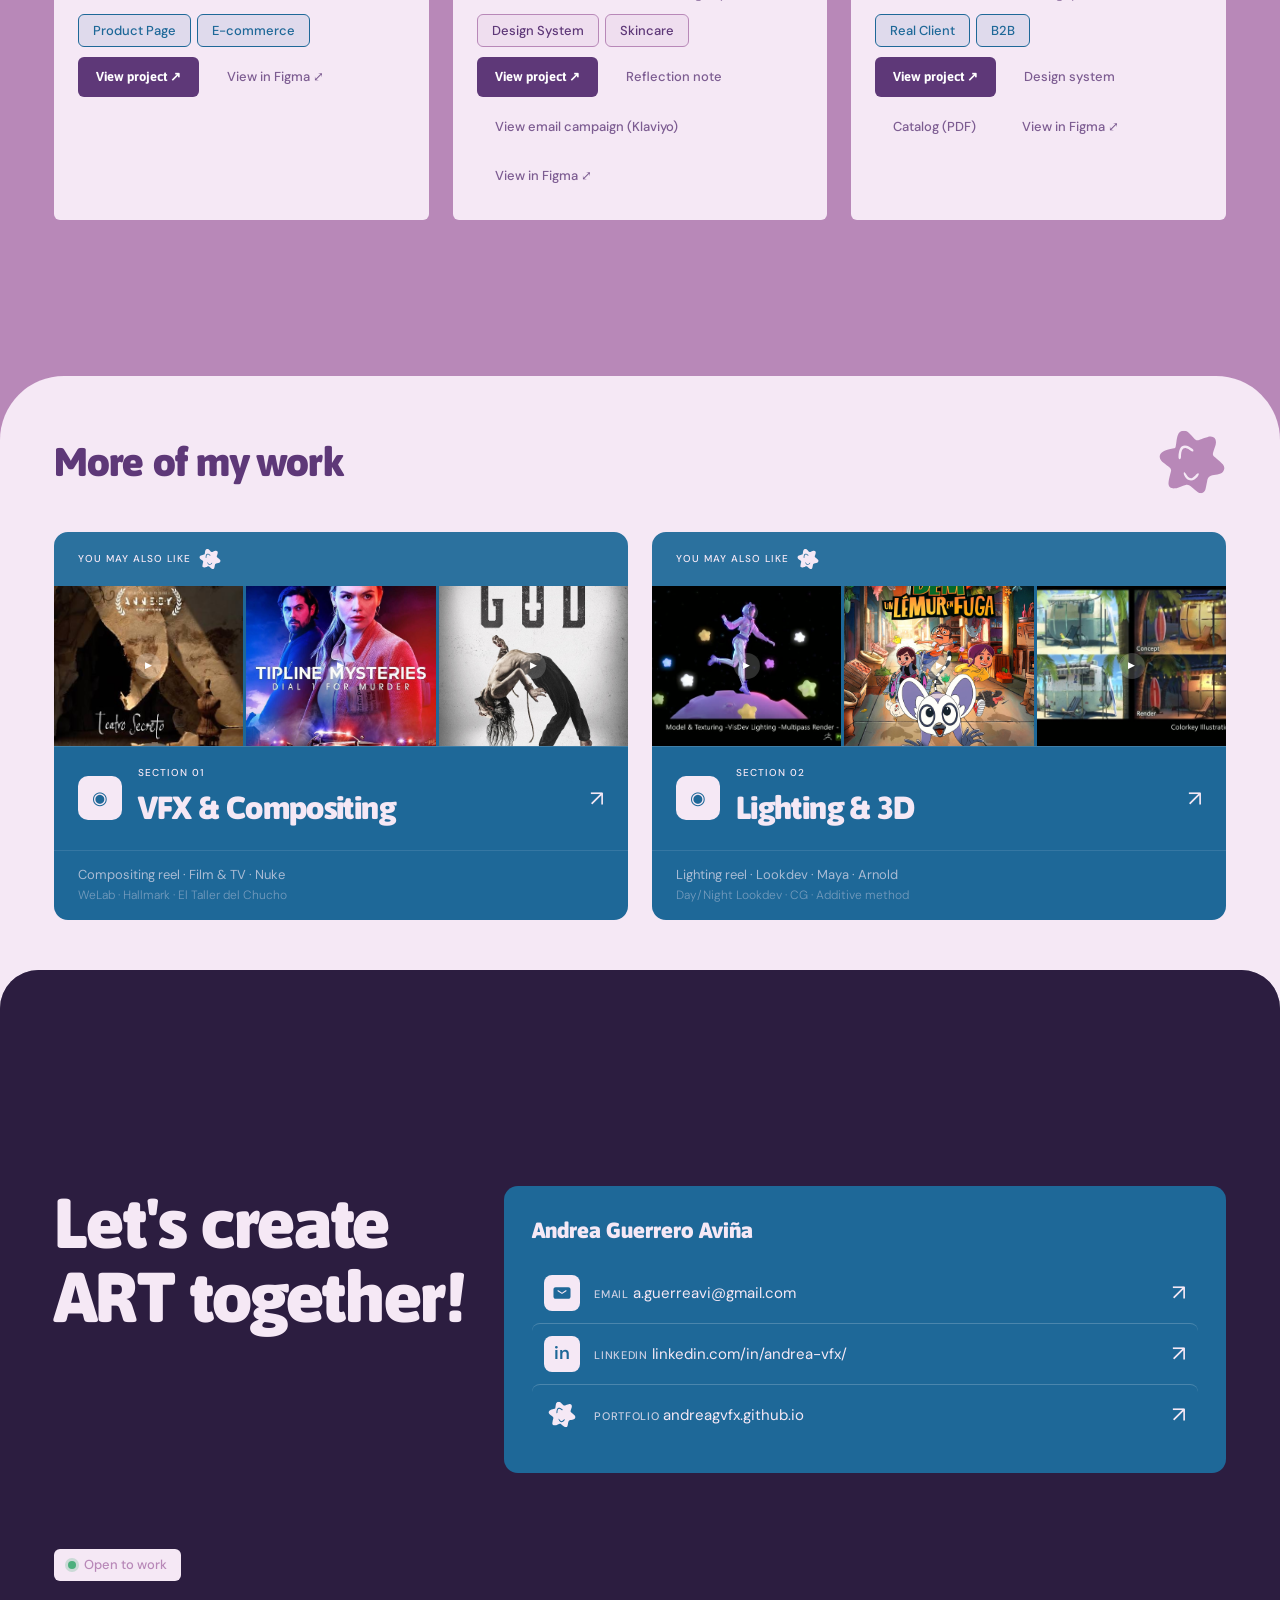
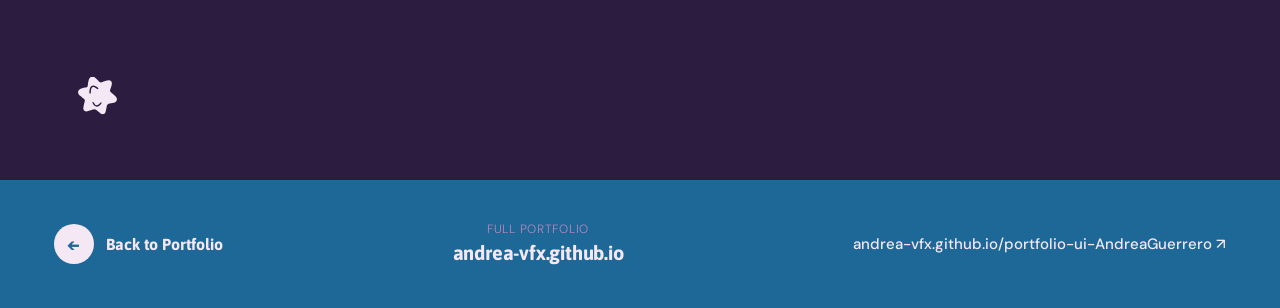
==== commit 79953657: "Streampack: inline scrollable grid instead of a click-to-open card Was a single featured-card you ha" ====
--- a/design/index.html
+++ b/design/index.html
@@ -9,14 +9,14 @@
 <link rel="preconnect" href="https://fonts.googleapis.com">
 <link rel="preconnect" href="https://fonts.gstatic.com" crossorigin>
 <link rel="stylesheet" href="../css/styles.css?v=26">
-<link rel="stylesheet" href="../css/section.css?v=45">
+<link rel="stylesheet" href="../css/section.css?v=46">
 </head>
 <body>
 
 <svg class="svg-sprite" aria-hidden="true">
   <defs>
 <symbol id="star-shape" viewBox="0 0 717.74 692.99">
-      <path class="star__shape" d="M702.79,374.38c-19.78-24.64-52.19-51.5-76.05-70.68-6.2-4.94-11.66-9.17-16.03-12.53-4.59-3.57-9.28-7.01-12.8-11.54-12.42-15.15-6.42-35.1-.13-52.84,5.07-15.02,10.95-32.47,15.95-47.3,5.42-16.22,10.34-30.27,11.2-47.43,2.49-40.43-17.8-66.35-58.54-68.19-18-.97-31.12,4.89-50.47,11.25-18.01,6.14-37.72,12.8-55.96,19.03-13.24,4.08-31.19,12.1-42.9,11.8-6.5-.1-12.38-2.65-17.82-6.23h0s-.14-.08-.14-.08c-5.46-3.56-11.25-8.89-16.05-13.95-17.28-18.76-37.09-40.64-54.91-57.65-15.9-15.71-29.79-25.61-50.89-27.55-34.83-3.54-61.9,12.01-75.4,44.91-9.78,22.92-13.01,52.68-16.68,77.7-2.79,18.79-4.46,36.12-8.03,54.09-2.18,11.67-8.18,15.09-17.85,17.46-9.01,2.37-17.71,3.63-27.37,5.54-31.24,6.1-80.39,18.05-105.08,37.24-29.24,22.46-36.24,60.28-12.79,89.69,7.07,9.41,15.53,16.87,24.7,24.34,12.05,9.72,25.61,20.28,38.3,30.33,8.05,6.39,16.01,12.58,23.58,18.63,14.13,10.65,27.51,24.15,25.71,42.03-1.42,12.31-5.21,21.81-8.36,35.48-4.31,16.78-9.42,37.45-13.4,56.03-6.17,30.33-14.76,67.29,7.41,90.96,15.6,14.63,39.17,16.18,59.49,14.12,21.79-2.23,40.72-11.12,61.42-18.69,8.93-3.38,18.13-6.87,27.05-10.25,12.51-4.76,25.73-9.93,35.78-11.04,26.87-2.81,41.92,12.02,61.73,28.61,11.9,9.93,26.86,22.41,38.69,32.28,22.06,18.39,40.52,36.79,69.94,32.37,14.92-2.39,27.87-12.5,35.54-25.25,8.54-13.64,10.65-34.56,14.84-53.45,3.32-16.58,6.95-35.23,10.19-51.36,3.19-15.42,5.46-30.13,14.98-42.75,14.9-20.68,37.64-24.59,61.46-27.9,23.59-3.72,52.09-8.63,74.08-17.55,22.85-8.6,38.15-31.28,40.37-55.5,1.3-16.51-4.3-31.01-14.76-44.18ZM238.59,254.1c-1.43,11-2.03,22.21-2.29,32.69-.18,5.17-.42,10.42-1.66,15.38-2.13,8.02-6.74,14.16-14.24,12.93-7.15-1.63-10.56-10.68-11.07-18.19-1.09-30.06,2.54-64.92,14.15-92.97,4.61-10.74,11.16-20.88,20.15-28.38,37.39-30.74,87.79-2.02,118.58,25.04,7.04,6.49,12.36,12.21,12.83,20.35.17,3.95-2,7.83-5.82,9.13-7.73,2.72-16.69-2.85-23.01-7.7-17.56-13.91-36.54-29.35-59.47-32.31l-.19-.02h0c-34.94-3.91-44.58,36.71-47.95,64.05ZM433.23,486.42c-2.34,9.3-9.12,18.87-15.61,26.4-23.11,27.64-58.74,50.94-94.6,34.69-13.26-5.83-24.34-15.72-33.43-27.2-10.65-13.62-23.58-34.84-22.51-51.39v-.13h.01c1.7-15.52,14.55-2.89,19.34,3.63,9.52,11.94,16.16,27.14,27.08,38.53,12.4,13.52,30.3,20.08,47.94,13.03,13.22-4.94,24.65-15.62,34.14-26.14,8.95-9.46,20.53-23.58,32.32-25.11,6.77.06,6.94,6.82,5.32,13.69Z"/>
+      <path d="M702.79,374.38c-19.78-24.64-52.19-51.5-76.05-70.68-6.2-4.94-11.66-9.17-16.03-12.53-4.59-3.57-9.28-7.01-12.8-11.54-12.42-15.15-6.42-35.1-.13-52.84,5.07-15.02,10.95-32.47,15.95-47.3,5.42-16.22,10.34-30.27,11.2-47.43,2.49-40.43-17.8-66.35-58.54-68.19-18-.97-31.12,4.89-50.47,11.25-18.01,6.14-37.72,12.8-55.96,19.03-13.24,4.08-31.19,12.1-42.9,11.8-6.5-.1-12.38-2.65-17.82-6.23h0s-.14-.08-.14-.08c-5.46-3.56-11.25-8.89-16.05-13.95-17.28-18.76-37.09-40.64-54.91-57.65-15.9-15.71-29.79-25.61-50.89-27.55-34.83-3.54-61.9,12.01-75.4,44.91-9.78,22.92-13.01,52.68-16.68,77.7-2.79,18.79-4.46,36.12-8.03,54.09-2.18,11.67-8.18,15.09-17.85,17.46-9.01,2.37-17.71,3.63-27.37,5.54-31.24,6.1-80.39,18.05-105.08,37.24-29.24,22.46-36.24,60.28-12.79,89.69,7.07,9.41,15.53,16.87,24.7,24.34,12.05,9.72,25.61,20.28,38.3,30.33,8.05,6.39,16.01,12.58,23.58,18.63,14.13,10.65,27.51,24.15,25.71,42.03-1.42,12.31-5.21,21.81-8.36,35.48-4.31,16.78-9.42,37.45-13.4,56.03-6.17,30.33-14.76,67.29,7.41,90.96,15.6,14.63,39.17,16.18,59.49,14.12,21.79-2.23,40.72-11.12,61.42-18.69,8.93-3.38,18.13-6.87,27.05-10.25,12.51-4.76,25.73-9.93,35.78-11.04,26.87-2.81,41.92,12.02,61.73,28.61,11.9,9.93,26.86,22.41,38.69,32.28,22.06,18.39,40.52,36.79,69.94,32.37,14.92-2.39,27.87-12.5,35.54-25.25,8.54-13.64,10.65-34.56,14.84-53.45,3.32-16.58,6.95-35.23,10.19-51.36,3.19-15.42,5.46-30.13,14.98-42.75,14.9-20.68,37.64-24.59,61.46-27.9,23.59-3.72,52.09-8.63,74.08-17.55,22.85-8.6,38.15-31.28,40.37-55.5,1.3-16.51-4.3-31.01-14.76-44.18ZM238.59,254.1c-1.43,11-2.03,22.21-2.29,32.69-.18,5.17-.42,10.42-1.66,15.38-2.13,8.02-6.74,14.16-14.24,12.93-7.15-1.63-10.56-10.68-11.07-18.19-1.09-30.06,2.54-64.92,14.15-92.97,4.61-10.74,11.16-20.88,20.15-28.38,37.39-30.74,87.79-2.02,118.58,25.04,7.04,6.49,12.36,12.21,12.83,20.35.17,3.95-2,7.83-5.82,9.13-7.73,2.72-16.69-2.85-23.01-7.7-17.56-13.91-36.54-29.35-59.47-32.31l-.19-.02h0c-34.94-3.91-44.58,36.71-47.95,64.05ZM433.23,486.42c-2.34,9.3-9.12,18.87-15.61,26.4-23.11,27.64-58.74,50.94-94.6,34.69-13.26-5.83-24.34-15.72-33.43-27.2-10.65-13.62-23.58-34.84-22.51-51.39v-.13h.01c1.7-15.52,14.55-2.89,19.34,3.63,9.52,11.94,16.16,27.14,27.08,38.53,12.4,13.52,30.3,20.08,47.94,13.03,13.22-4.94,24.65-15.62,34.14-26.14,8.95-9.46,20.53-23.58,32.32-25.11,6.77.06,6.94,6.82,5.32,13.69Z"/>
     </symbol>
     <symbol id="icon-envelope" viewBox="0 0 37 35">
       <path fill-rule="evenodd" clip-rule="evenodd" d="M6.16667 6.19792C3.82521 6.19792 1.92708 7.99345 1.92708 10.2083V24.7917C1.92708 27.0066 3.82521 28.8021 6.16667 28.8021H30.8333C33.1748 28.8021 35.0729 27.0066 35.0729 24.7917V10.2083C35.0729 7.99345 33.1748 6.19792 30.8333 6.19792H6.16667ZM11.4547 12.229C10.9316 11.8826 10.2106 12.0029 9.84444 12.4978C9.47823 12.9926 9.60546 13.6746 10.1286 14.021L17.8369 19.1252C18.235 19.3888 18.765 19.3888 19.1631 19.1252L26.8714 14.021C27.3945 13.6746 27.5218 12.9926 27.1555 12.4978C26.7894 12.0029 26.0684 11.8826 25.5453 12.229L18.5 16.8941L11.4547 12.229Z"/>
@@ -146,21 +146,50 @@
       </a>
     </div>
     <div class="solo-gallery-section__showcase">
-      <div class="featured-card" data-lightbox-trigger
-           data-lightbox-eyebrow="04 · Featured Project"
-           data-lightbox-title="Streampack for @DRE_ow"
-           data-lightbox-tags="Branding · Illustration · Valorant-style · Freelance 2024"
-           data-lightbox-desc="Illustration in Valorant style for @DRE_ow, along with StreamPack and logo design referencing the client's main in-game agent pick, Sova. Full deliverable set: brand mark, panels, screens, and animated overlays."
-           data-lightbox-images="../assets/media/illustration/projects/streampack.jpg,../assets/media/illustration/projects/streampack-2.jpg,../assets/media/illustration/projects/streampack-3.jpg,../assets/media/design/streampack/streampack-behance-02.png,../assets/media/design/streampack/streampack-behance-03.png,../assets/media/design/streampack/streampack-behance-04.png,../assets/media/design/streampack/streampack-behance-05.jpg,../assets/media/design/streampack/streampack-behance-06.png,../assets/media/design/streampack/streampack-behance-07.gif,../assets/media/design/streampack/streampack-behance-08.gif,../assets/media/design/streampack/streampack-behance-09.gif,../assets/media/design/streampack/streampack-behance-10.jpg,../assets/media/design/streampack/streampack-behance-11.jpg,../assets/media/design/streampack/streampack-behance-12.jpg,../assets/media/design/streampack/streampack-behance-13.png,../assets/media/design/streampack/streampack-behance-14.png"
-           data-i18n-attr="data-lightbox-title:illustration.proj6.title|data-lightbox-tags:illustration.proj6.cat|data-lightbox-desc:design.streampack.lightboxDesc">
-        <div class="featured-card__image">
-          <img src="../assets/media/illustration/projects/streampack.jpg" alt="Streampack for @DRE_ow" loading="lazy">
-          <span class="featured-card__badge">16 images</span>
-        </div>
-        <p class="featured-card__hint" data-i18n="illustration.clickGallery">Click to view gallery →</p>
-      </div>
+      <div class="solo-gallery-grid" id="streampackGrid"></div>
     </div>
   </section>
+
+  <script>
+    // Streampack grid: one tile per deliverable, all sharing the same
+    // lightbox config/image list — only data-lightbox-start differs per
+    // tile, so clicking any one opens the viewer already on that image
+    // (still able to page through all 16 from there).
+    (() => {
+      const images = [
+        '../assets/media/illustration/projects/streampack.jpg',
+        '../assets/media/illustration/projects/streampack-2.jpg',
+        '../assets/media/illustration/projects/streampack-3.jpg',
+        '../assets/media/design/streampack/streampack-behance-02.png',
+        '../assets/media/design/streampack/streampack-behance-03.png',
+        '../assets/media/design/streampack/streampack-behance-04.png',
+        '../assets/media/design/streampack/streampack-behance-05.jpg',
+        '../assets/media/design/streampack/streampack-behance-06.png',
+        '../assets/media/design/streampack/streampack-behance-07.gif',
+        '../assets/media/design/streampack/streampack-behance-08.gif',
+        '../assets/media/design/streampack/streampack-behance-09.gif',
+        '../assets/media/design/streampack/streampack-behance-10.jpg',
+        '../assets/media/design/streampack/streampack-behance-11.jpg',
+        '../assets/media/design/streampack/streampack-behance-12.jpg',
+        '../assets/media/design/streampack/streampack-behance-13.png',
+        '../assets/media/design/streampack/streampack-behance-14.png',
+      ];
+      const grid = document.getElementById('streampackGrid');
+      const imagesAttr = images.join(',');
+      grid.innerHTML = images.map((src, i) => `
+        <button class="solo-gallery-grid__item" type="button" data-lightbox-trigger
+                data-lightbox-eyebrow="04 · Featured Project"
+                data-lightbox-title="Streampack for @DRE_ow"
+                data-lightbox-tags="Branding · Illustration · Valorant-style · Freelance 2024"
+                data-lightbox-desc="Illustration in Valorant style for @DRE_ow, along with StreamPack and logo design referencing the client's main in-game agent pick, Sova. Full deliverable set: brand mark, panels, screens, and animated overlays."
+                data-lightbox-images="${imagesAttr}"
+                data-lightbox-start="${i}"
+                data-i18n-attr="data-lightbox-title:illustration.proj6.title|data-lightbox-tags:illustration.proj6.cat|data-lightbox-desc:design.streampack.lightboxDesc">
+          <img src="${src}" alt="Streampack for @DRE_ow — asset ${i + 1}" loading="lazy">
+        </button>
+      `).join('');
+    })();
+  </script>
 
   <!-- ============================================================
        05 — UI DESIGN (own dark sub-section, "05" inline per Figma)
@@ -492,7 +521,7 @@
   <p class="drawer__copyright">© 2026 Andrea Guerrero Aviña</p>
 </aside>
 
-<script src="../js/section.js?v=11"></script>
-<script src="../js/i18n.js?v=3"></script>
+<script src="../js/section.js?v=12"></script>
+<script src="../js/i18n.js?v=4"></script>
 </body>
 </html>
--- a/css/section.css
+++ b/css/section.css
@@ -1791,6 +1791,43 @@
    standalone here, it needs its own width constraint). */
 .solo-gallery-section { background: var(--bg-light); padding-bottom: 160px; }
 .solo-gallery-section__showcase { max-width: var(--content-max); margin: 0 auto; padding: 0 var(--padding-page); }
+
+/* Streampack's own deliverable set (16 images) — a scroll-and-see grid
+   instead of one card you have to click to discover anything's inside.
+   Each tile still opens the same lightbox (data-lightbox-trigger),
+   starting on that exact tile via data-lightbox-start, so zooming/
+   paging through the full set is still one click away. */
+.solo-gallery-grid {
+  display: grid;
+  grid-template-columns: repeat(4, 1fr);
+  gap: 10px;
+}
+.solo-gallery-grid__item {
+  position: relative;
+  aspect-ratio: 4 / 3;
+  overflow: hidden;
+  border-radius: 8px;
+  border: 1px solid var(--bg-mid);
+  padding: 0;
+  background: var(--bg-mid);
+  cursor: pointer;
+  display: block;
+}
+.solo-gallery-grid__item img {
+  position: absolute;
+  inset: 0;
+  width: 100%;
+  height: 100%;
+  object-fit: cover;
+  transition: transform .3s ease;
+}
+.solo-gallery-grid__item:hover img { transform: scale(1.05); }
+@media (max-width: 900px) {
+  .solo-gallery-grid { grid-template-columns: repeat(3, 1fr); }
+}
+@media (max-width: 620px) {
+  .solo-gallery-grid { grid-template-columns: repeat(2, 1fr); }
+}
 .behance-embed {
   max-width: var(--content-max);
   margin: 0 auto;
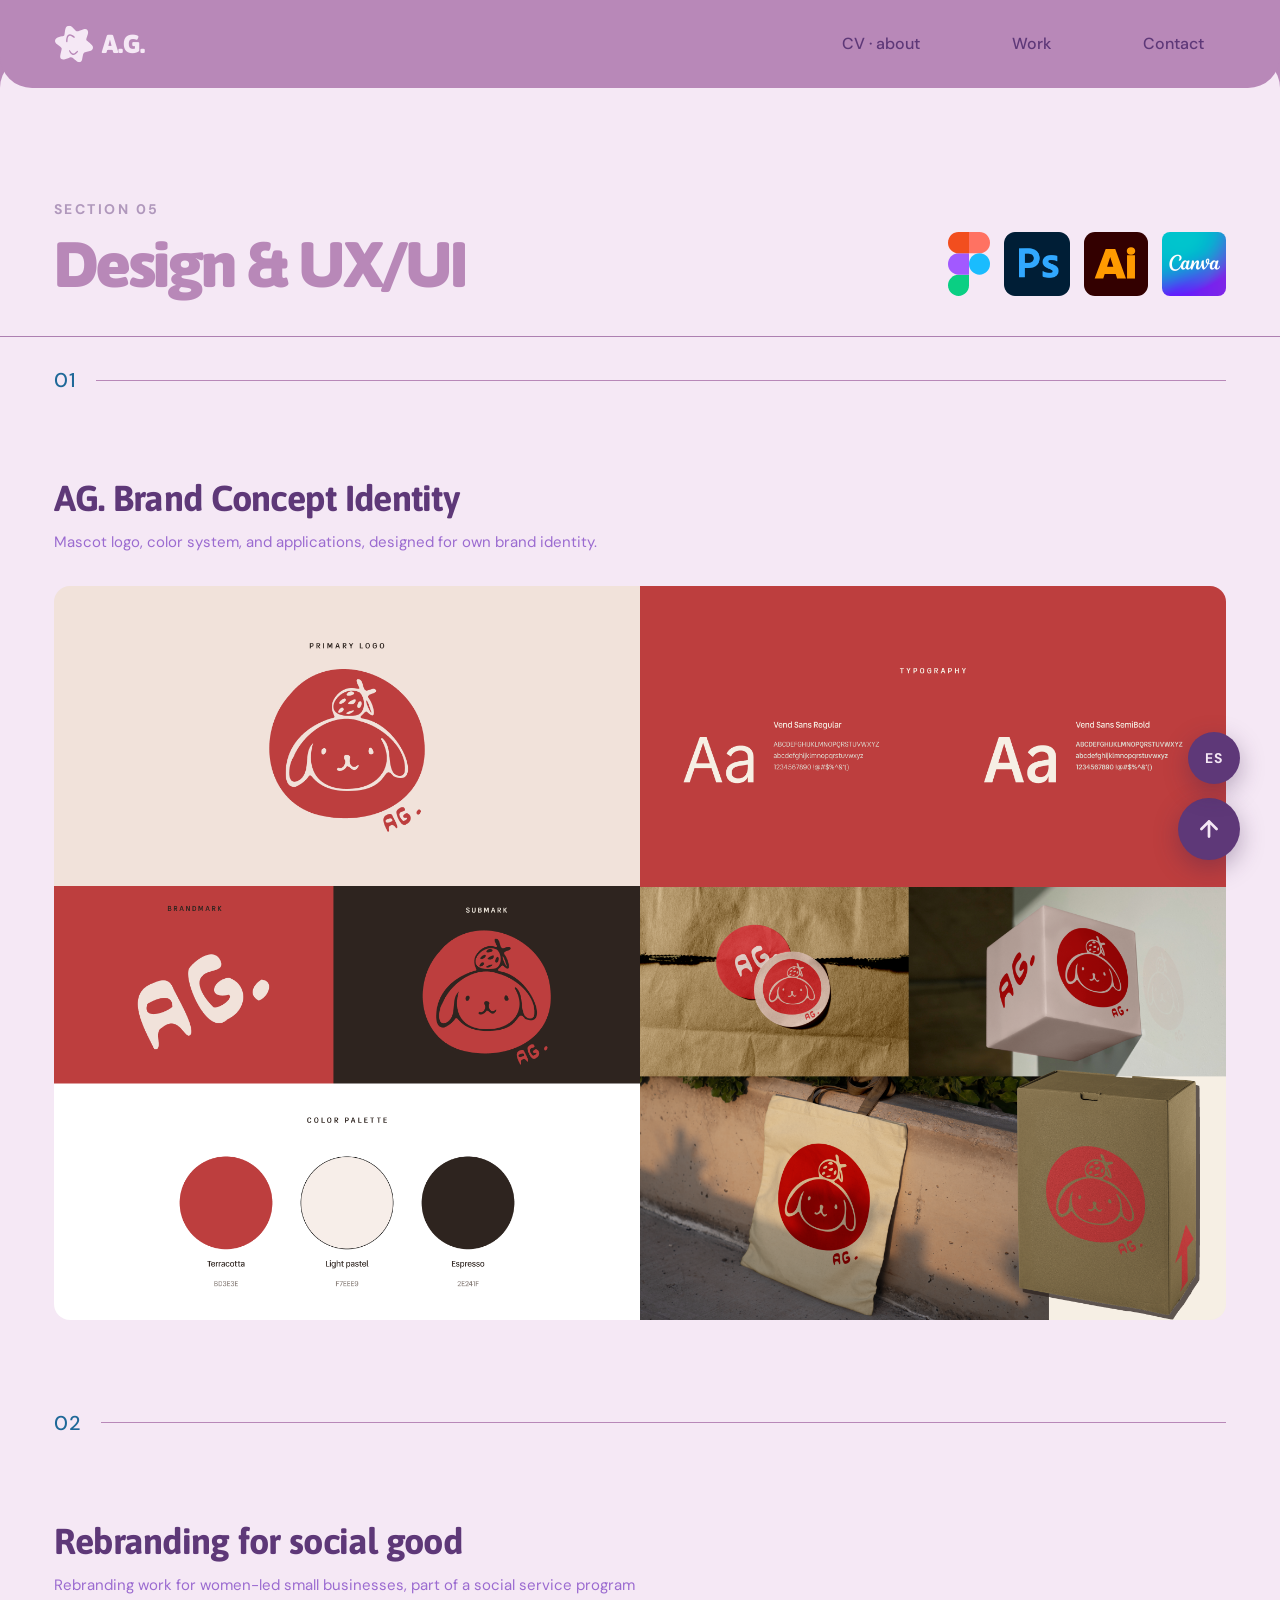
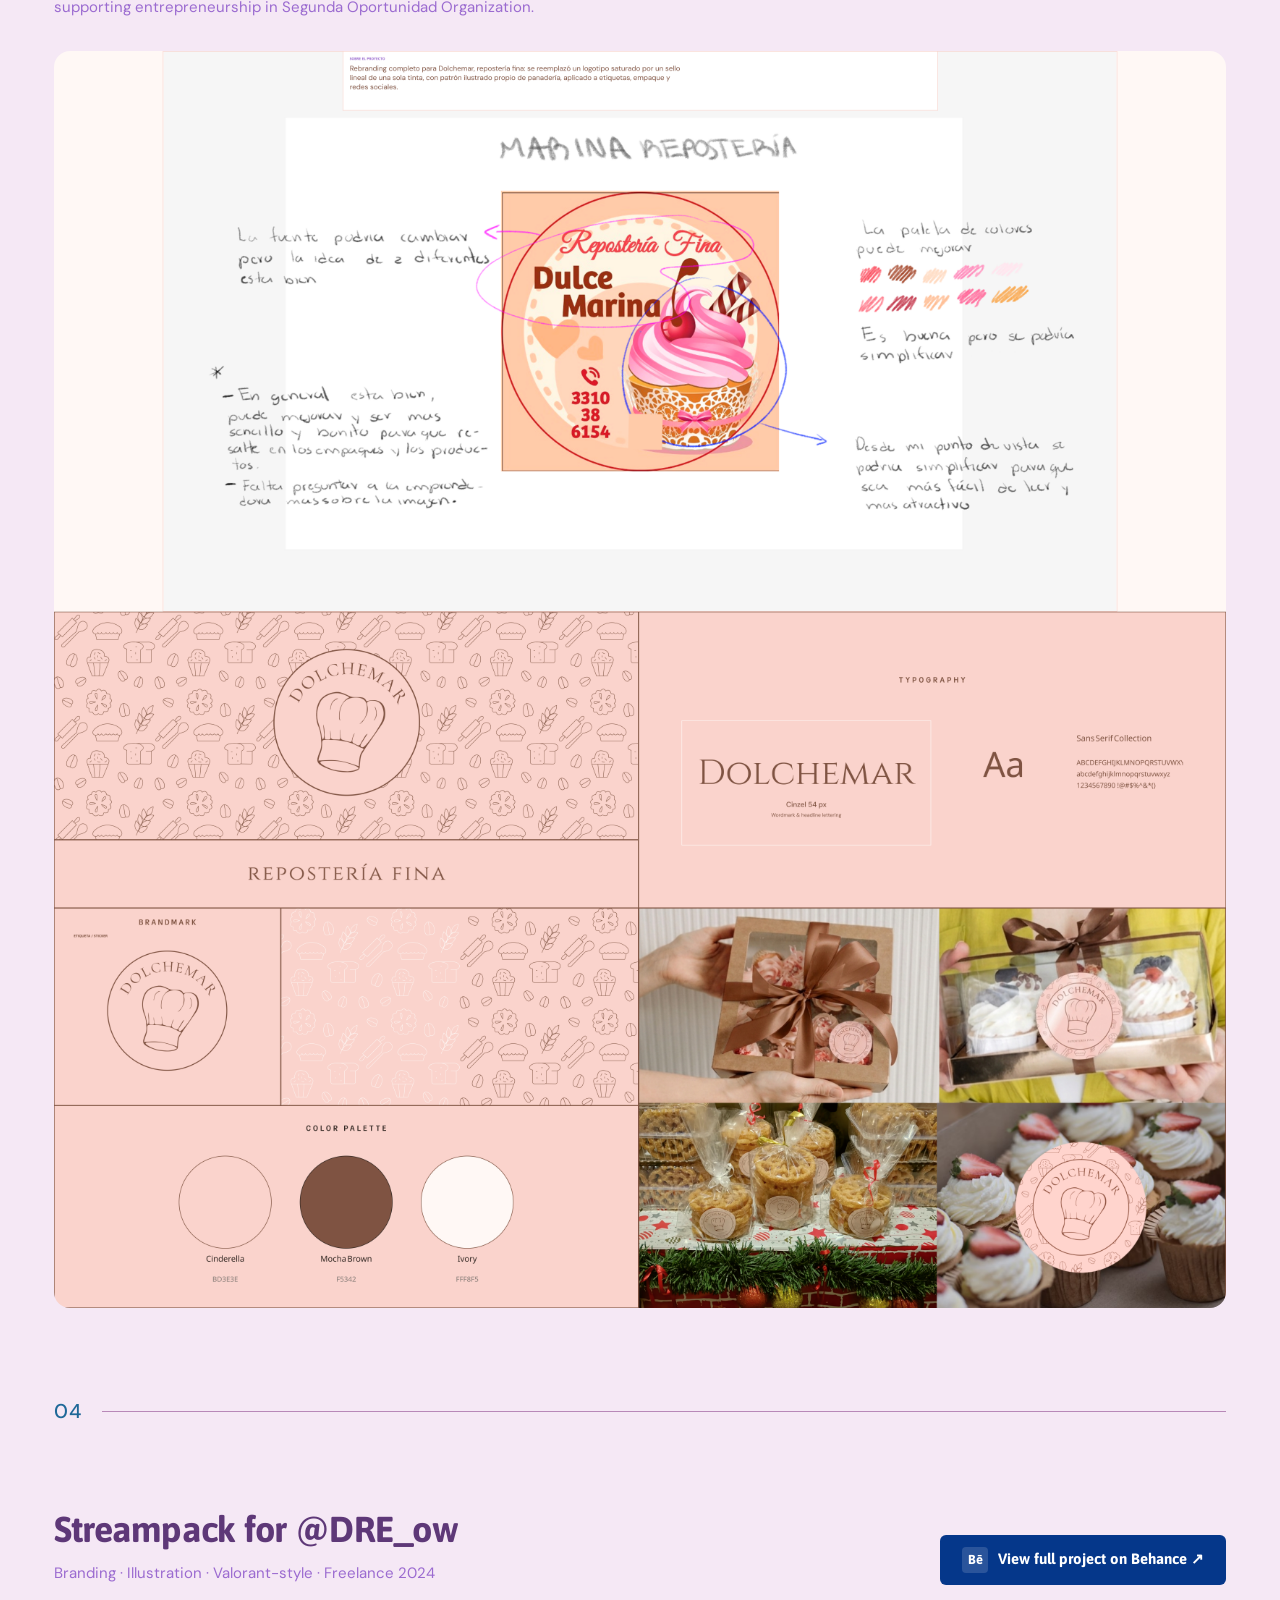
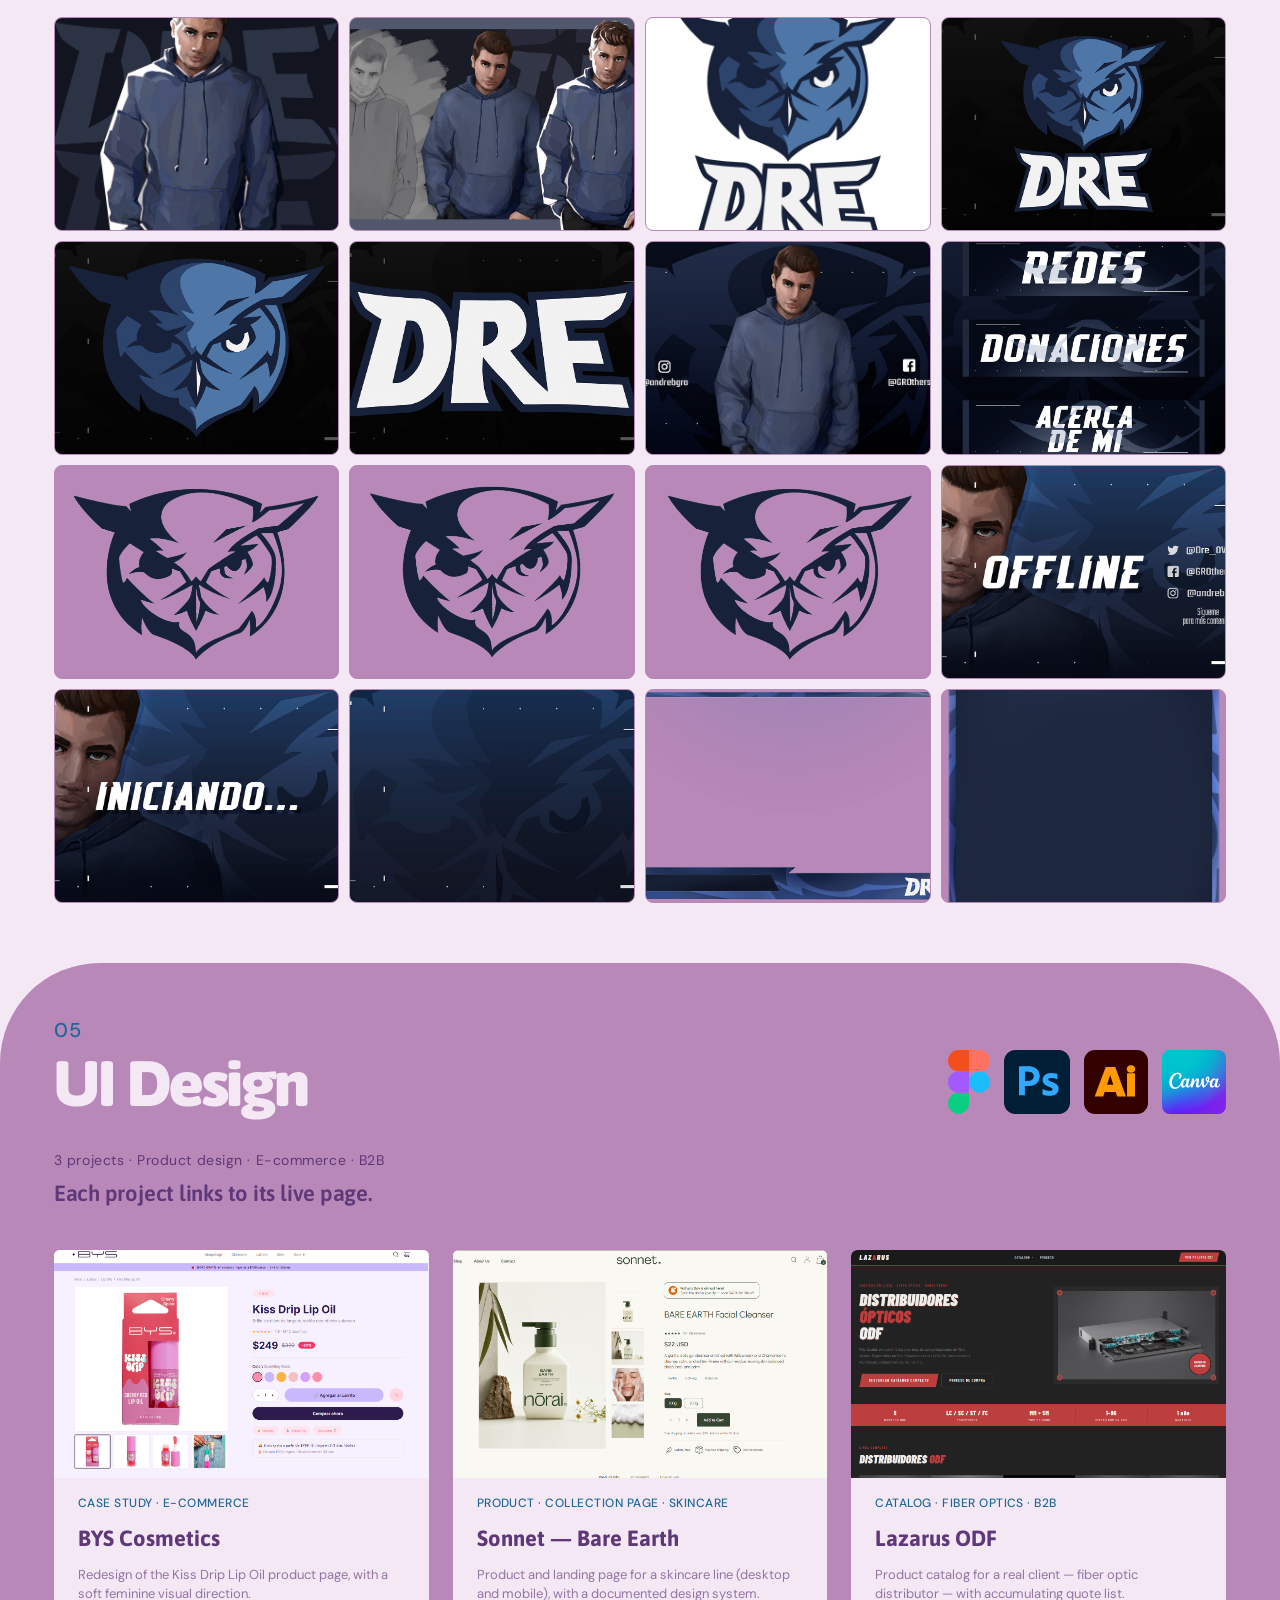
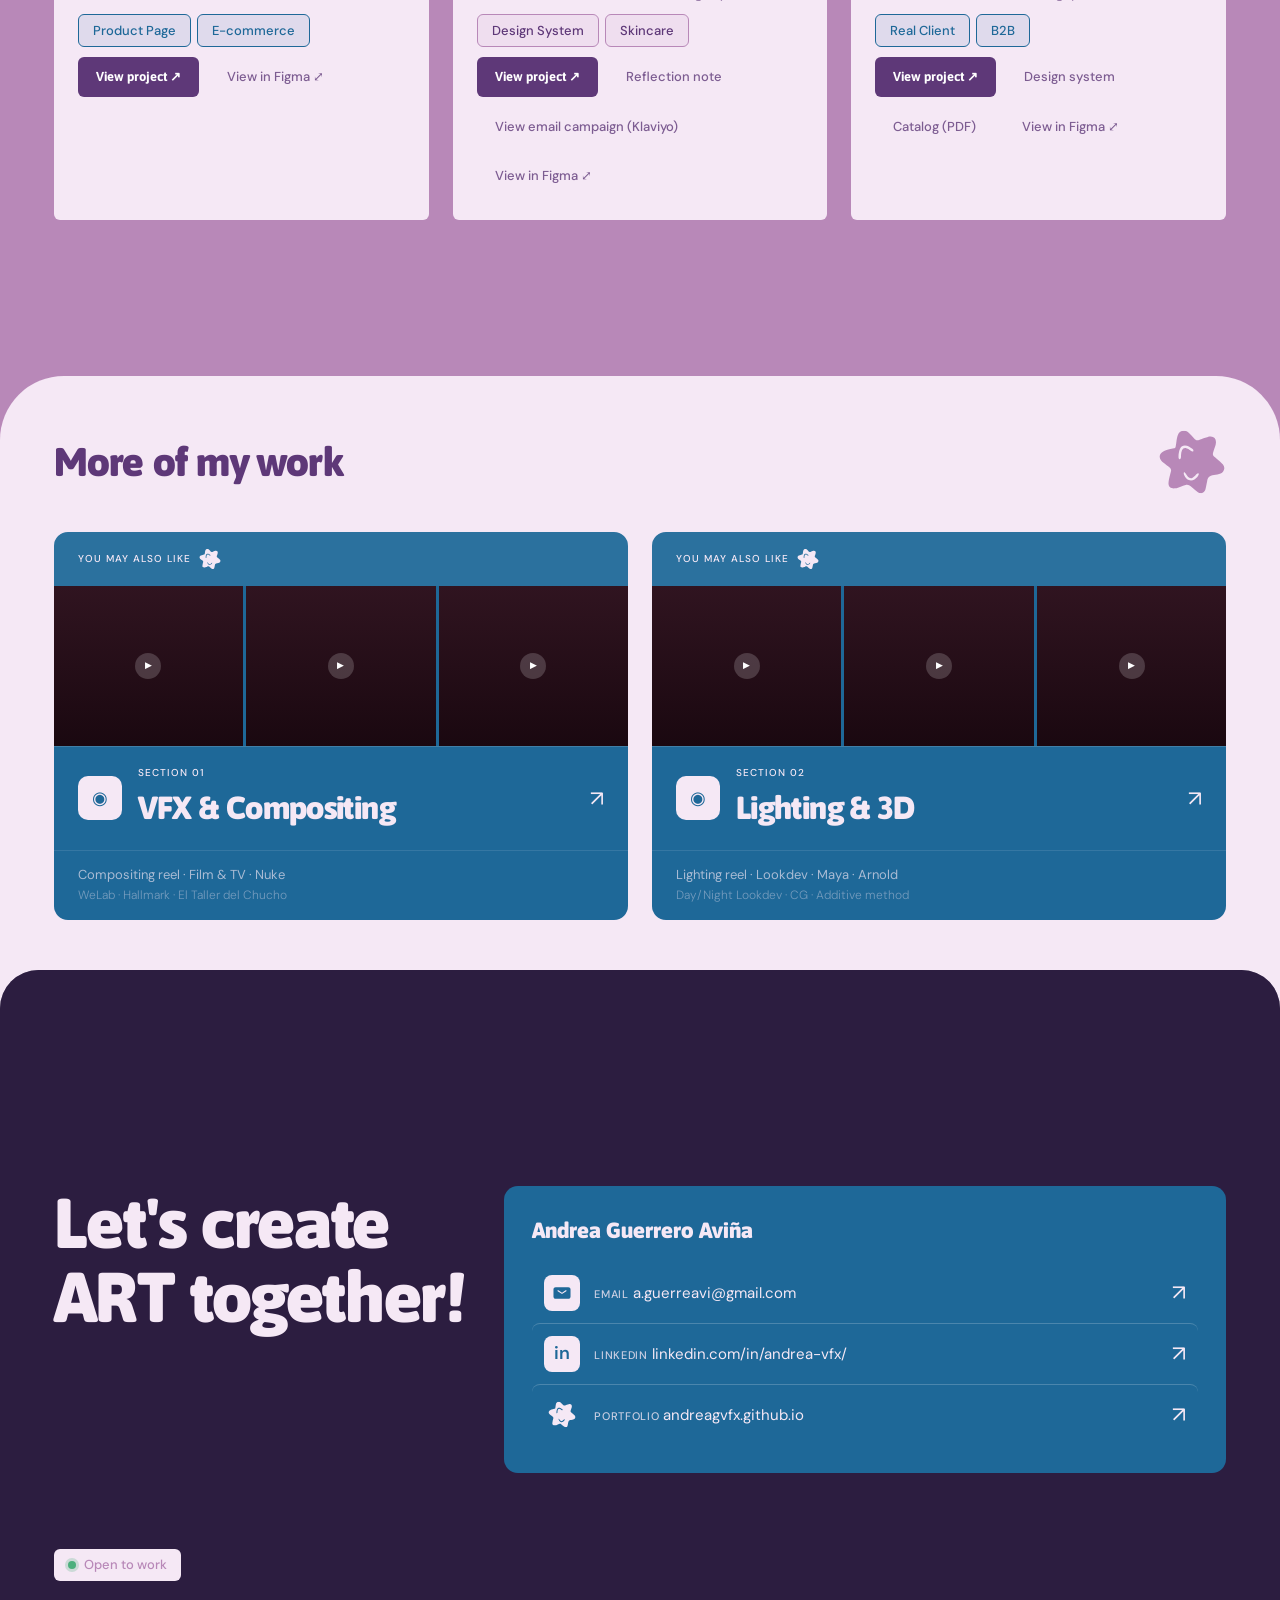
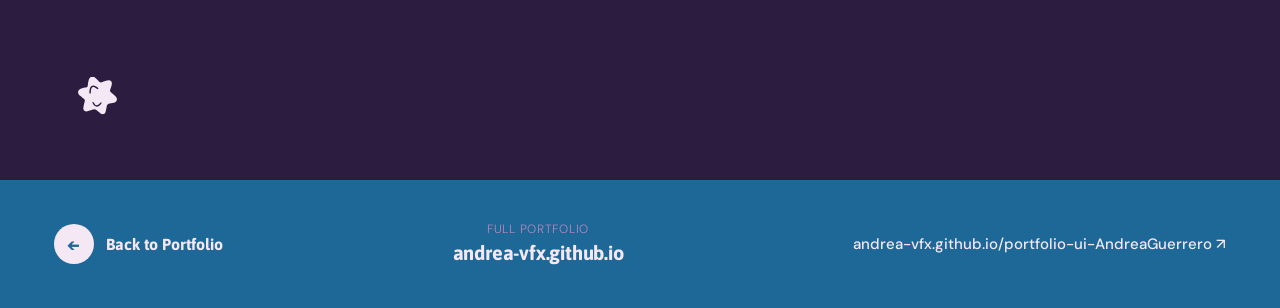
==== commit 8e002db8: "Add Trailer Conspirativo section to Motion page New horizontal-row section right after Pomo Delivery" ====
--- a/design/index.html
+++ b/design/index.html
@@ -522,6 +522,6 @@
 </aside>
 
 <script src="../js/section.js?v=12"></script>
-<script src="../js/i18n.js?v=4"></script>
+<script src="../js/i18n.js?v=5"></script>
 </body>
 </html>
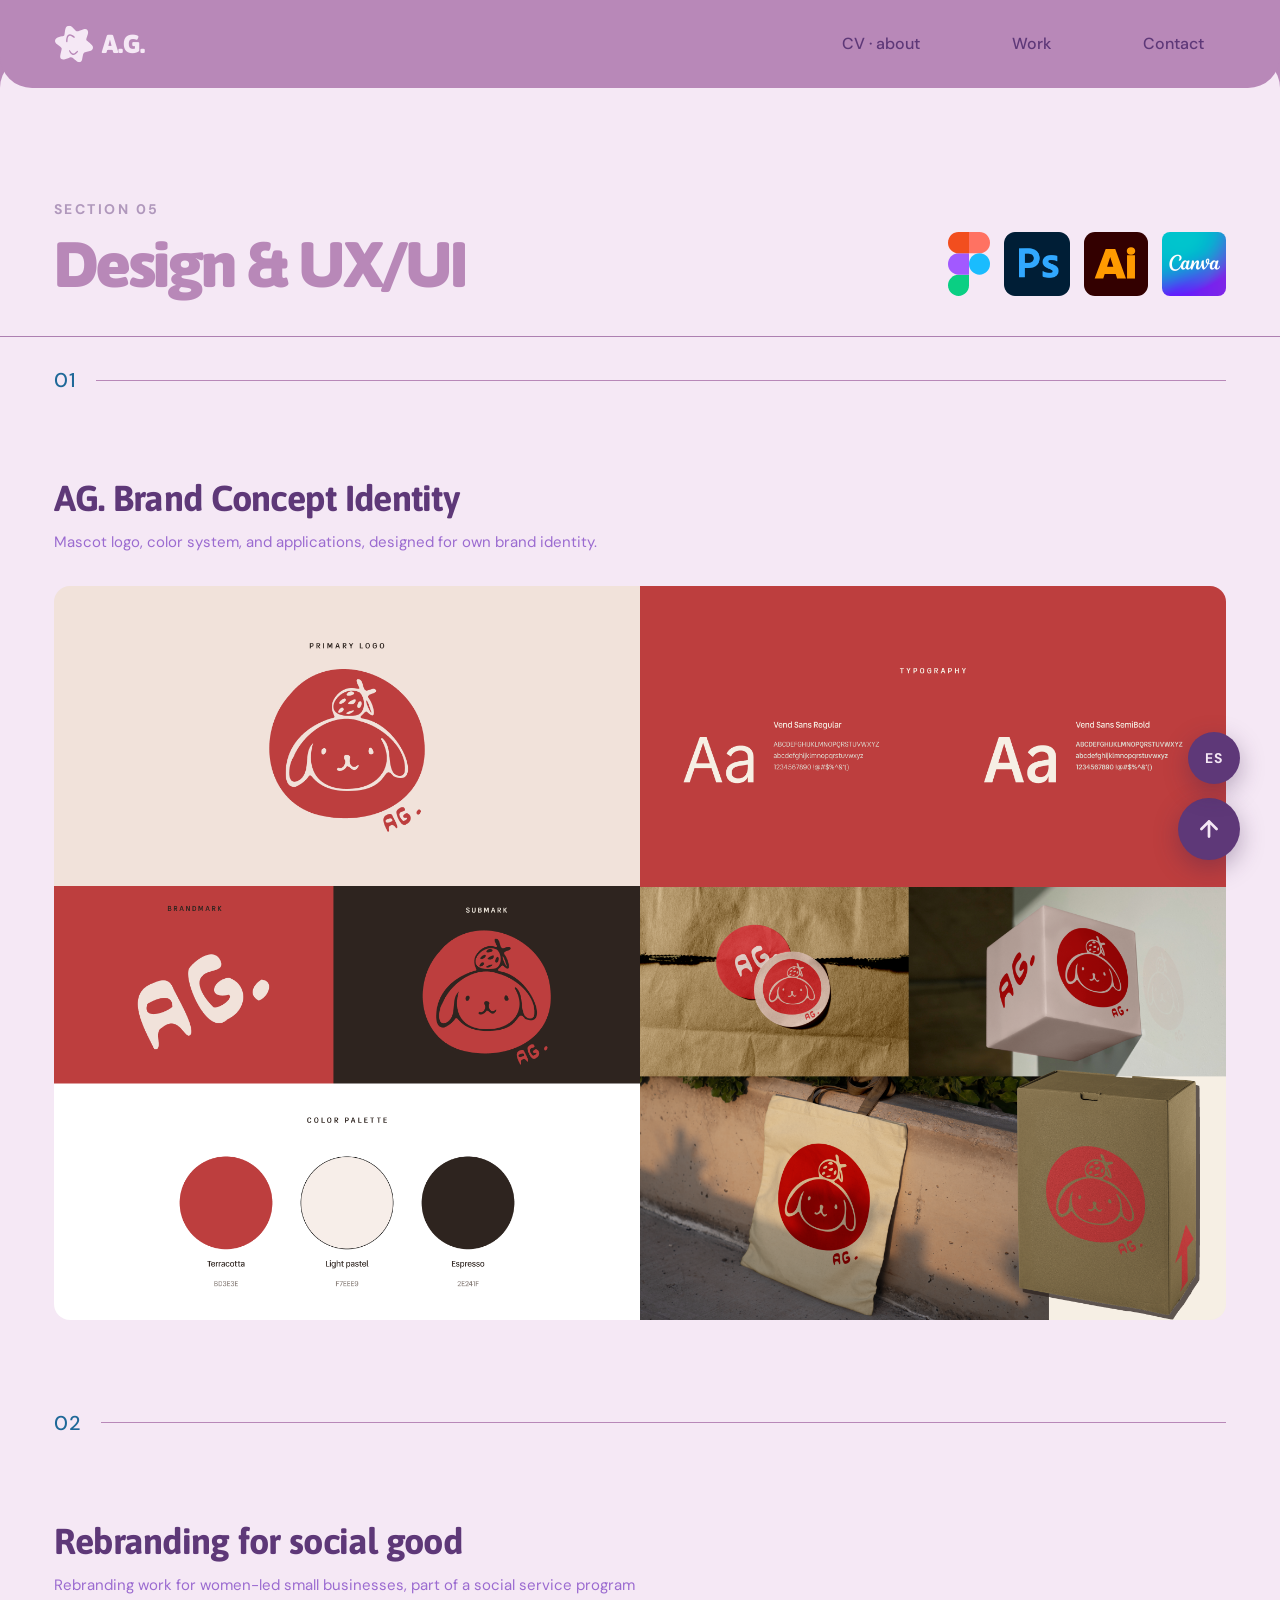
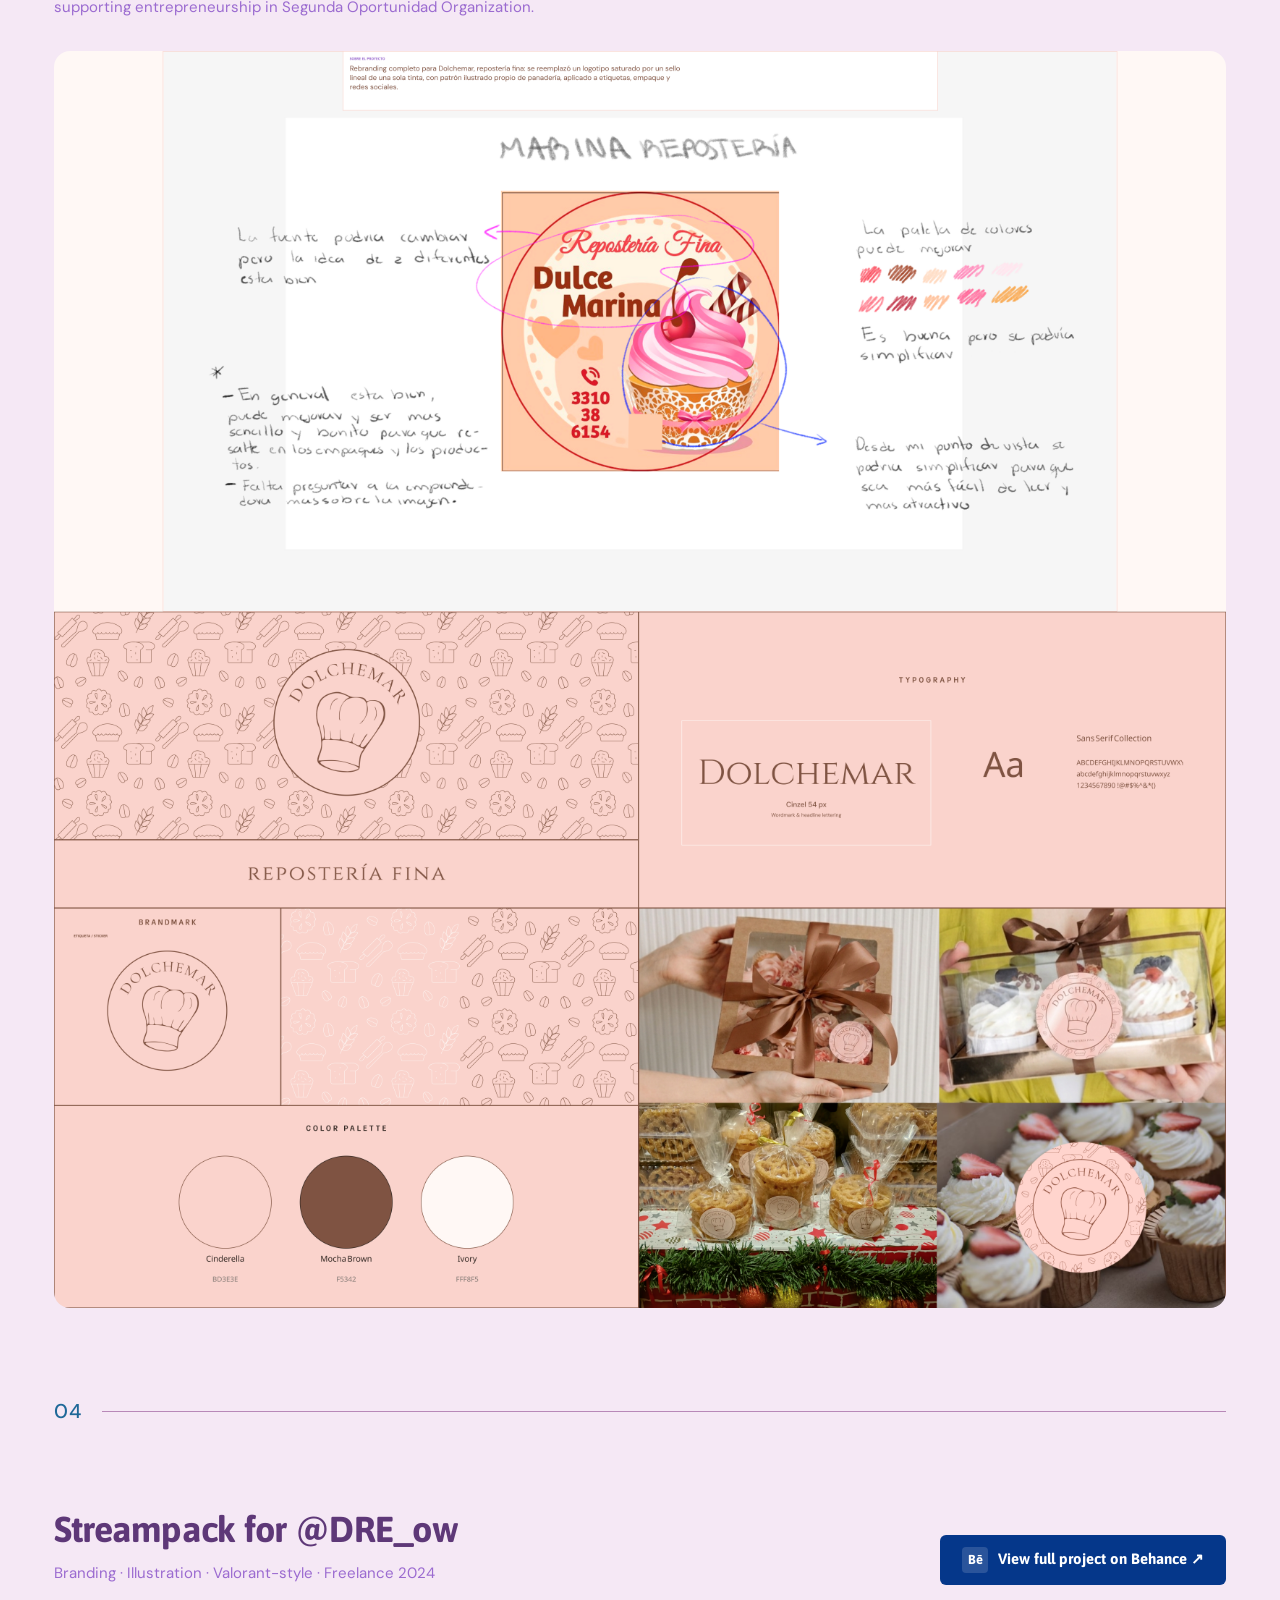
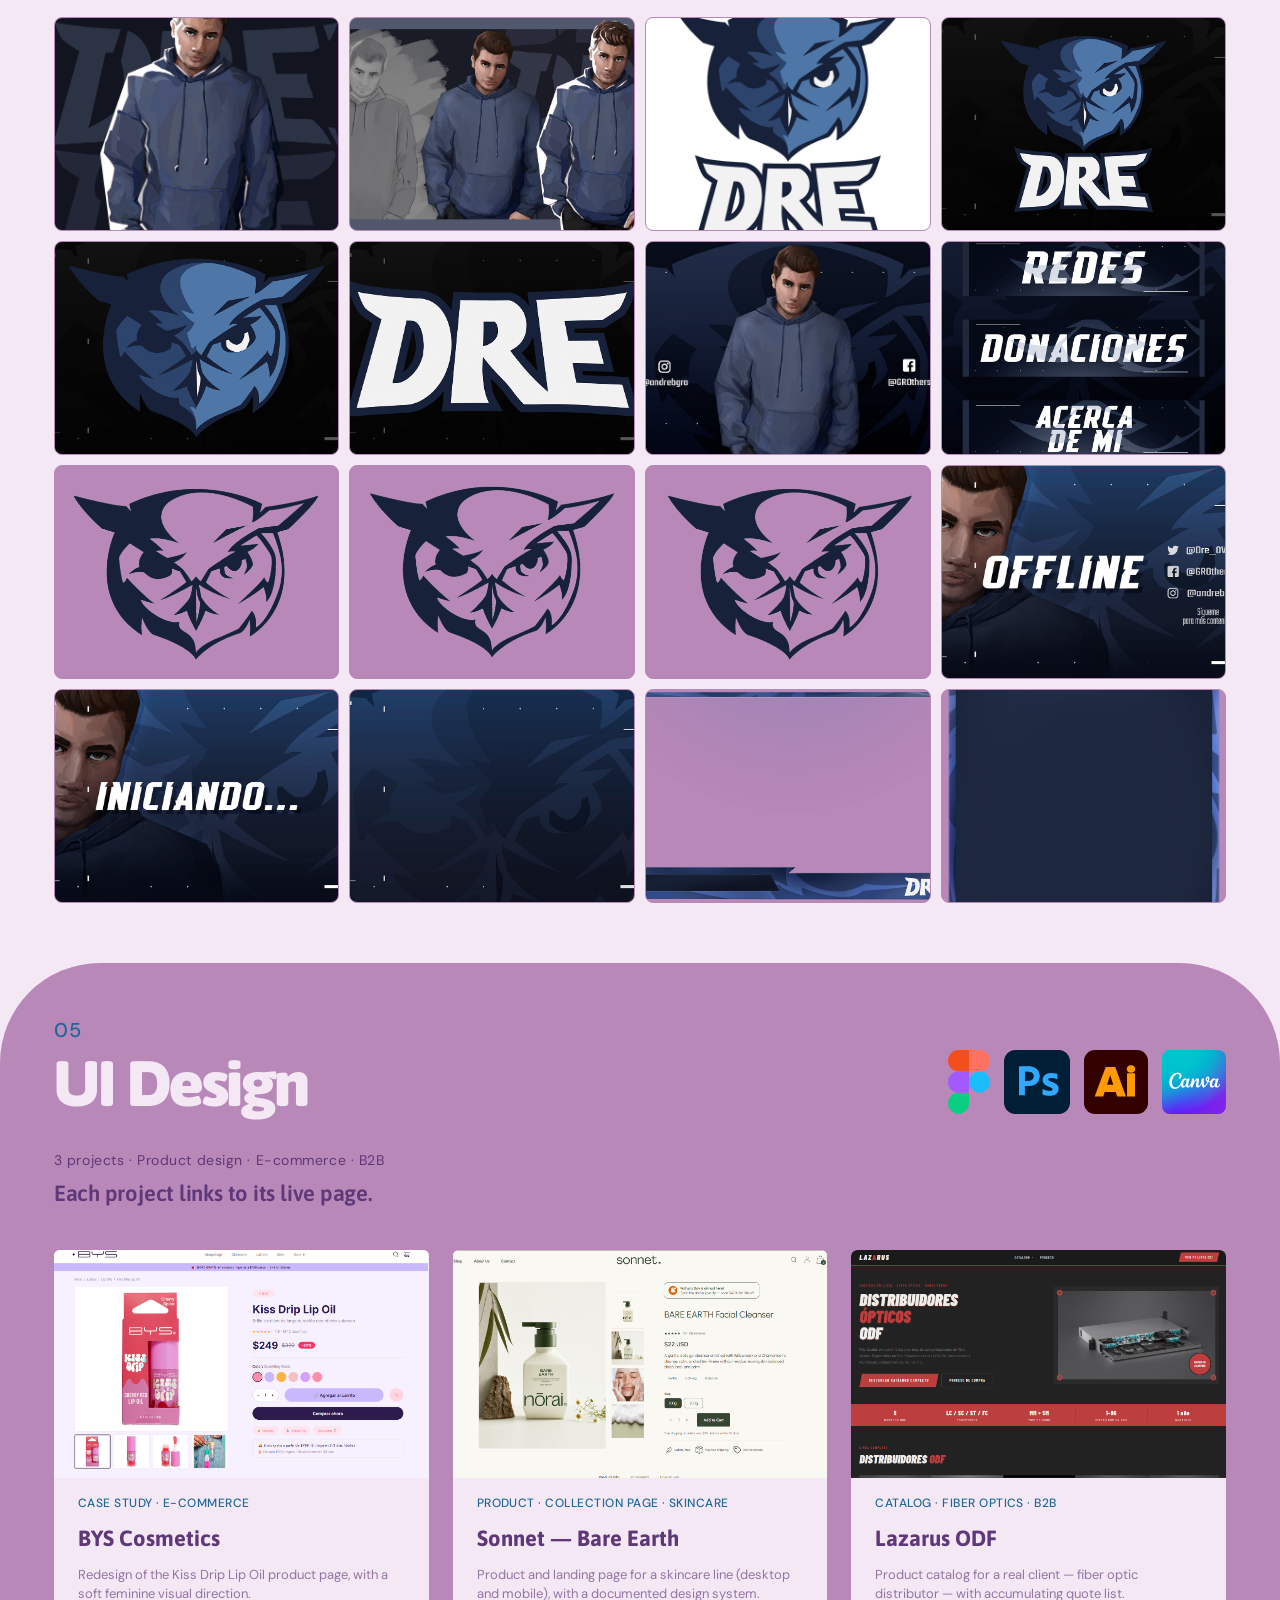
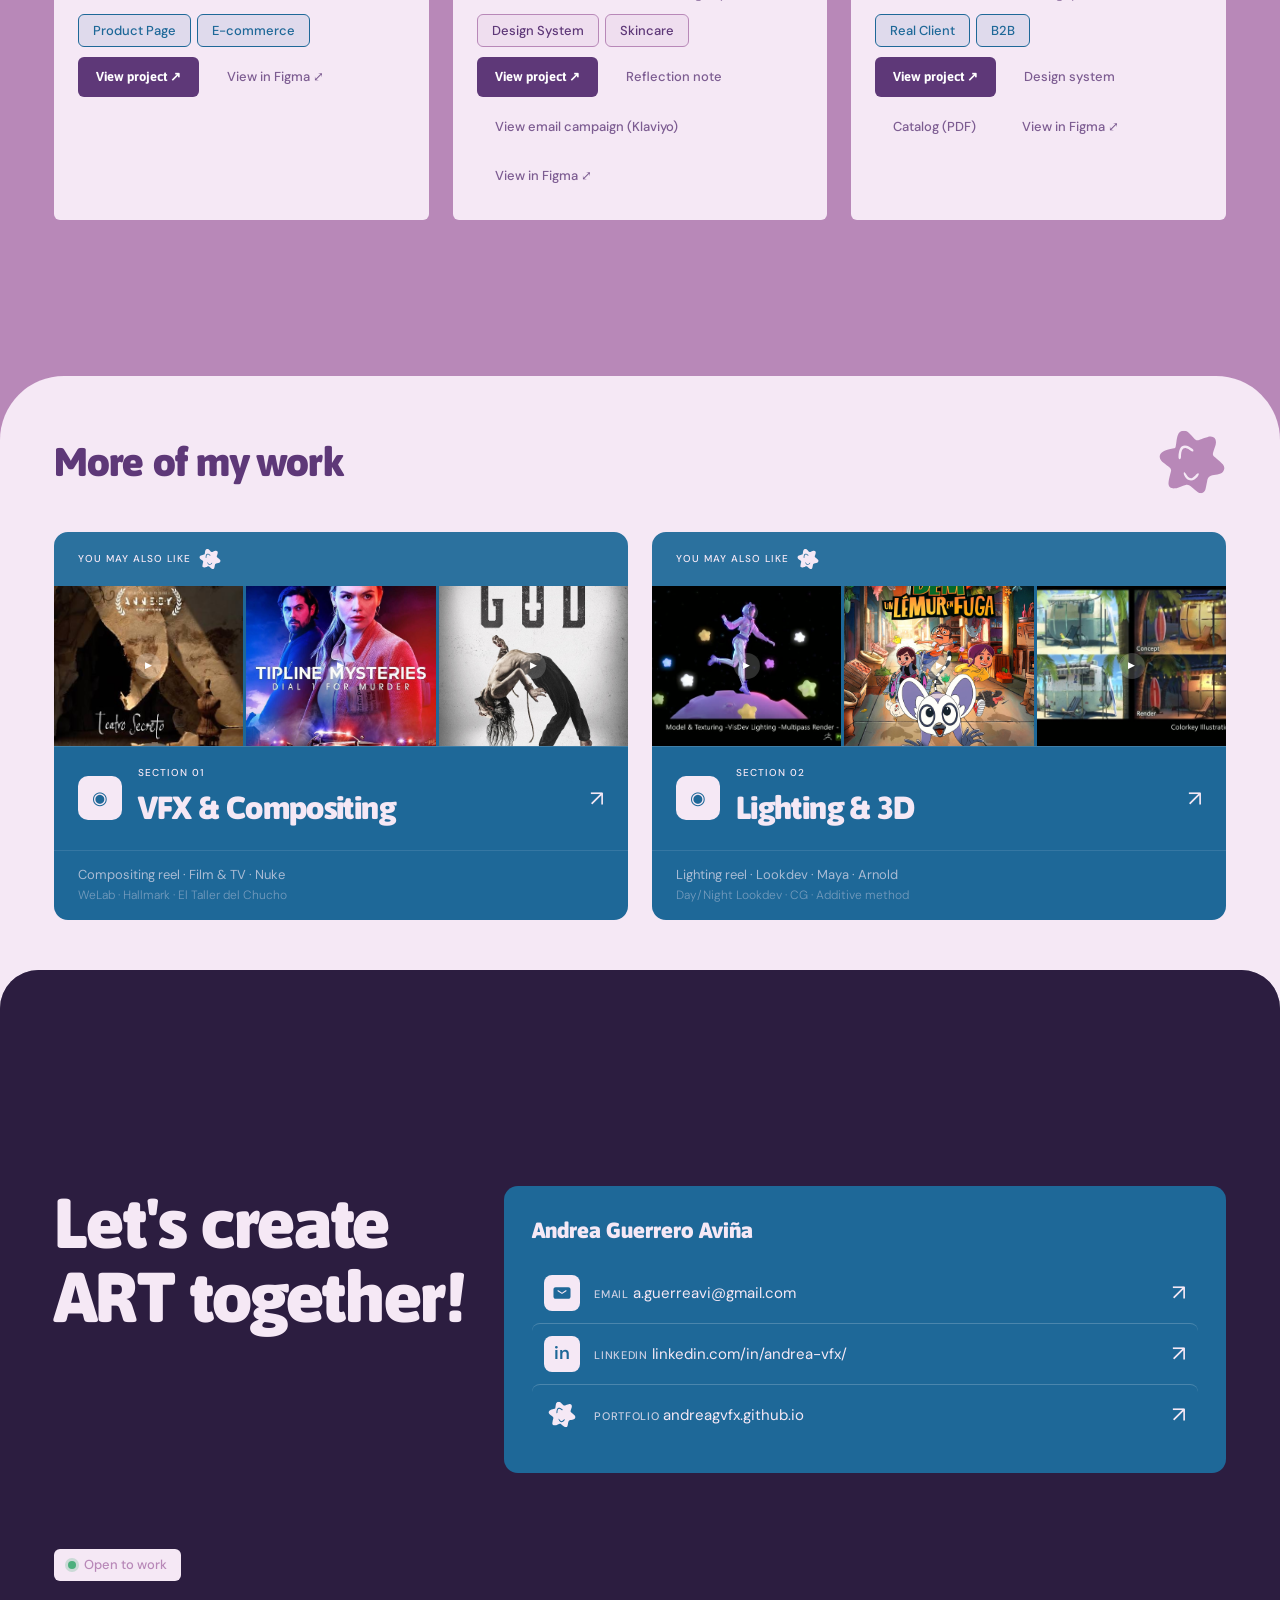
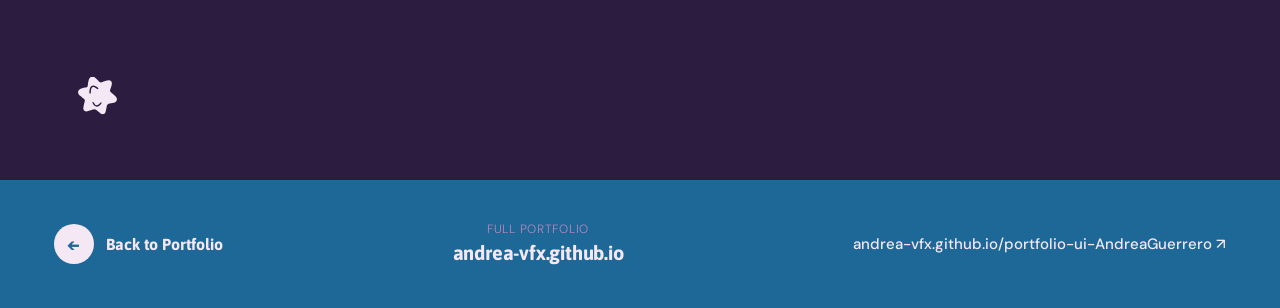
==== commit c562e393: "Replace hero waves video, switch hero video to object-fit: cover New WAVES.mp4 from the updated cove" ====
--- a/design/index.html
+++ b/design/index.html
@@ -8,7 +8,7 @@
 <link rel="icon" href="../favicon.svg" type="image/svg+xml">
 <link rel="preconnect" href="https://fonts.googleapis.com">
 <link rel="preconnect" href="https://fonts.gstatic.com" crossorigin>
-<link rel="stylesheet" href="../css/styles.css?v=26">
+<link rel="stylesheet" href="../css/styles.css?v=27">
 <link rel="stylesheet" href="../css/section.css?v=46">
 </head>
 <body>
--- a/css/styles.css
+++ b/css/styles.css
@@ -180,12 +180,15 @@
   inset: 0;
   width: 100%;
   height: 100%;
-  /* contain instead of cover: the video always keeps its native 16:9
-     shape and scales as a whole to fit — never cropped. Any letterbox
-     sliver (the .hero card's own ratio is 1.84:1, close to but not
-     exactly 16:9) shows the card's own dark fallback background,
-     which reads as intentional rather than a gap. */
-  object-fit: contain;
+  /* cover, not contain: .hero's own box is aspect-ratio:16/9 (above),
+     matching the video's native 16:9, so in theory contain should
+     have zero letterbox space either way — but that depends on the
+     browser hitting that ratio pixel-perfectly, and any sub-pixel
+     rounding (flex/grid layout, non-integer viewport heights) showed
+     up as a thin black bar down one side. cover crops instead of
+     scaling-to-fit, so it always fills the frame edge-to-edge
+     regardless of any rounding mismatch — no bars possible. */
+  object-fit: cover;
 }
 
 /* ============================================================
